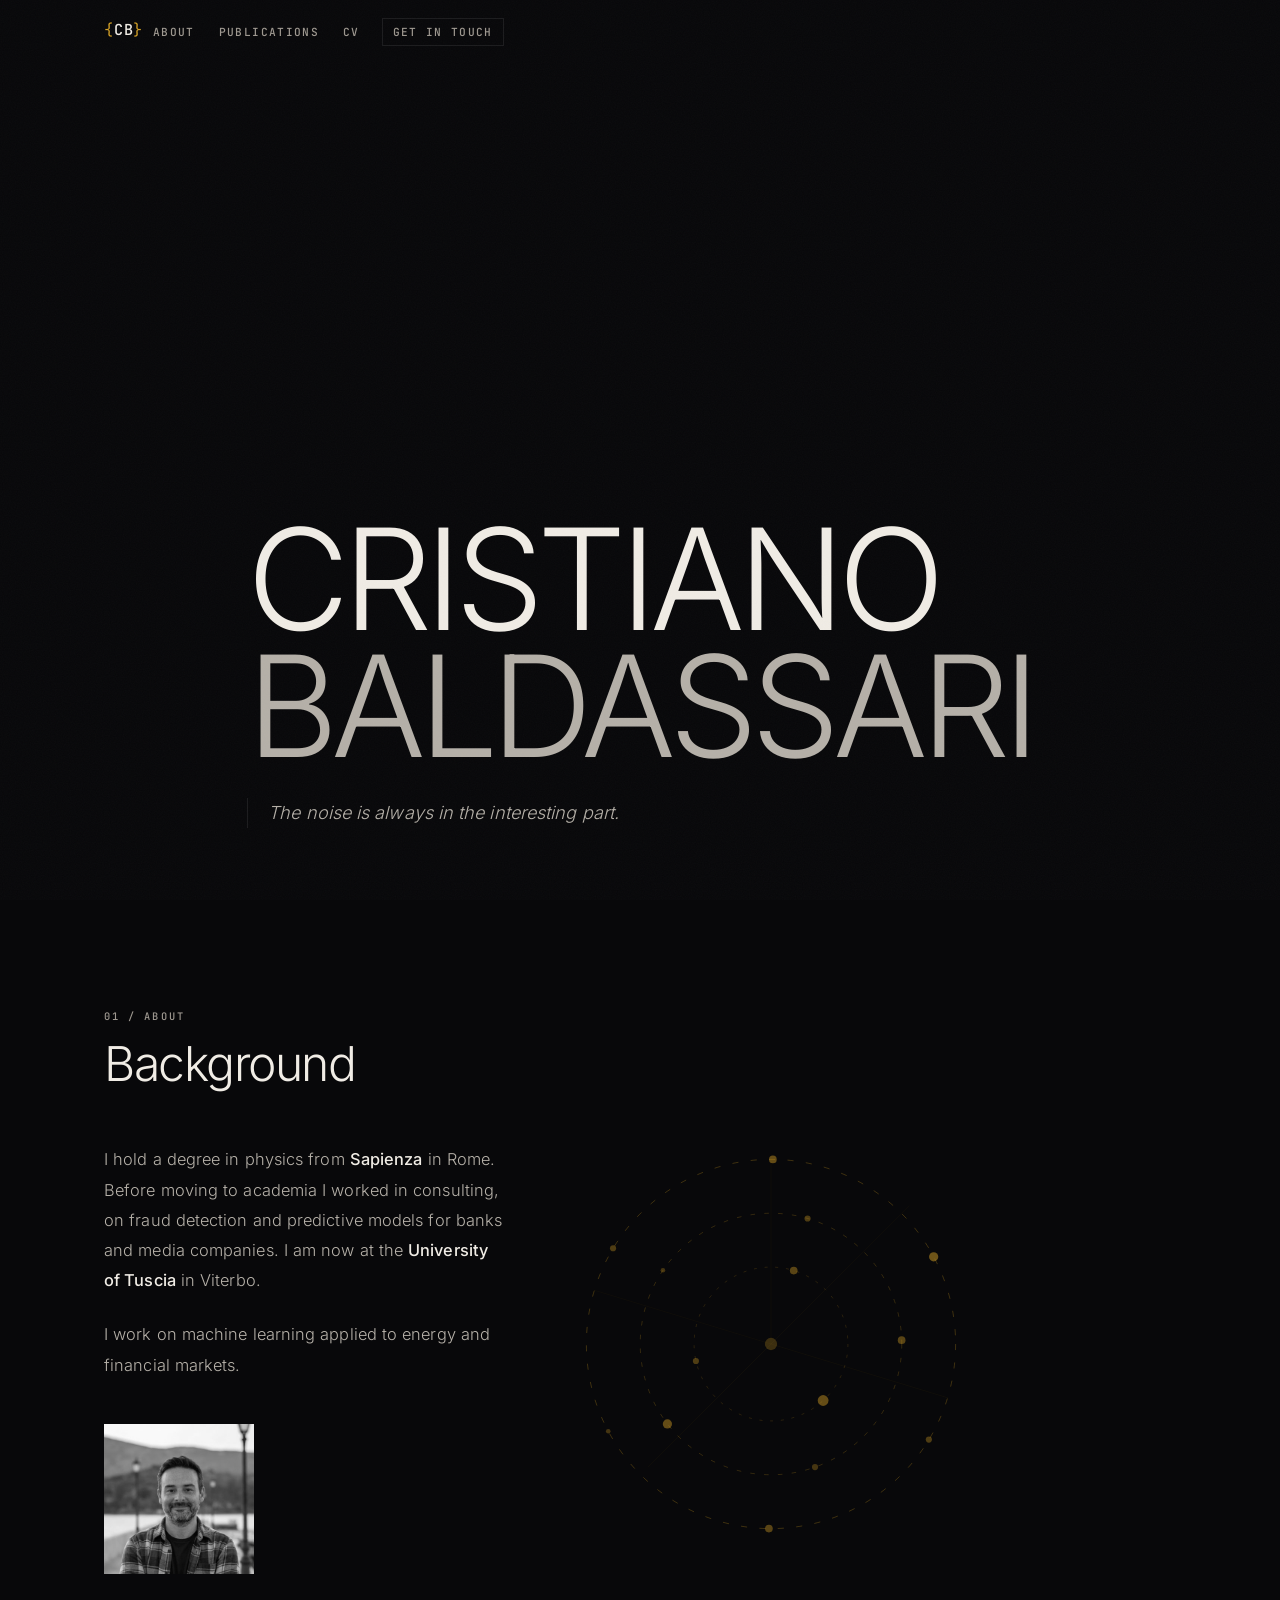
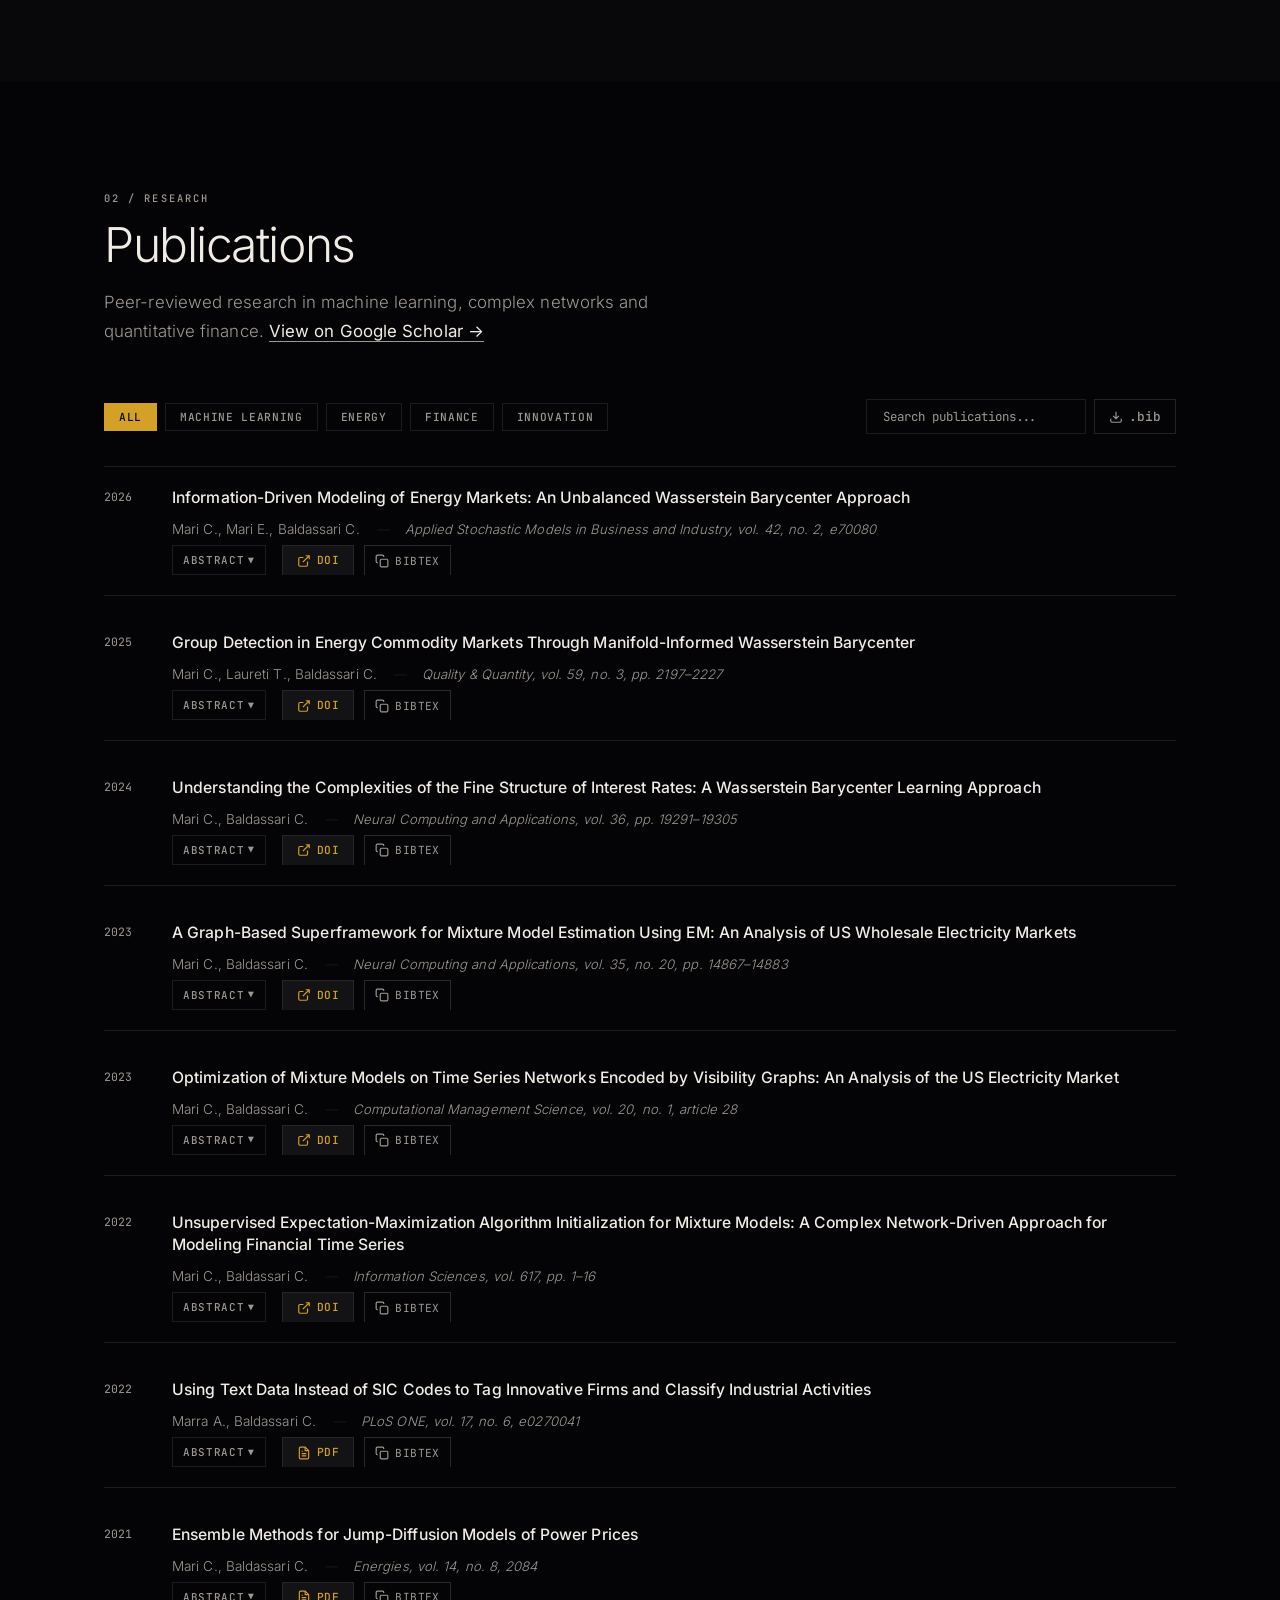
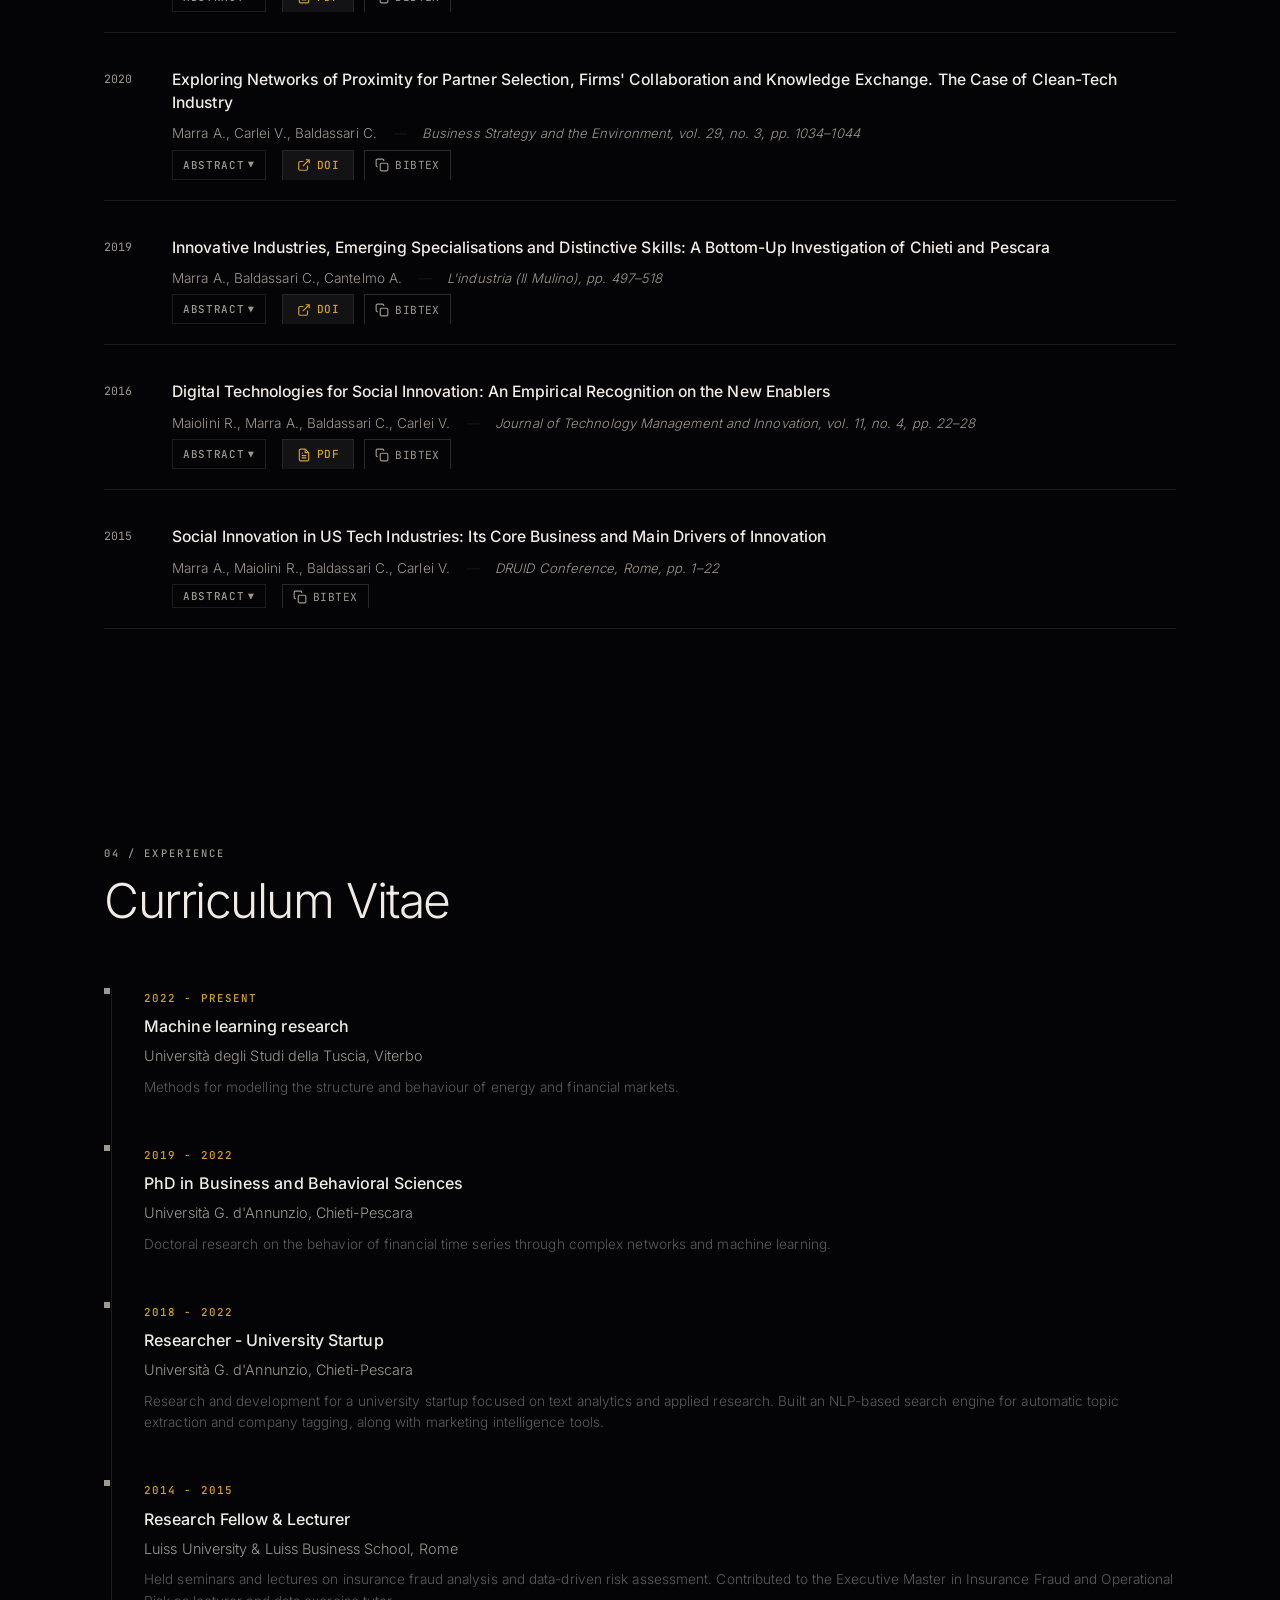
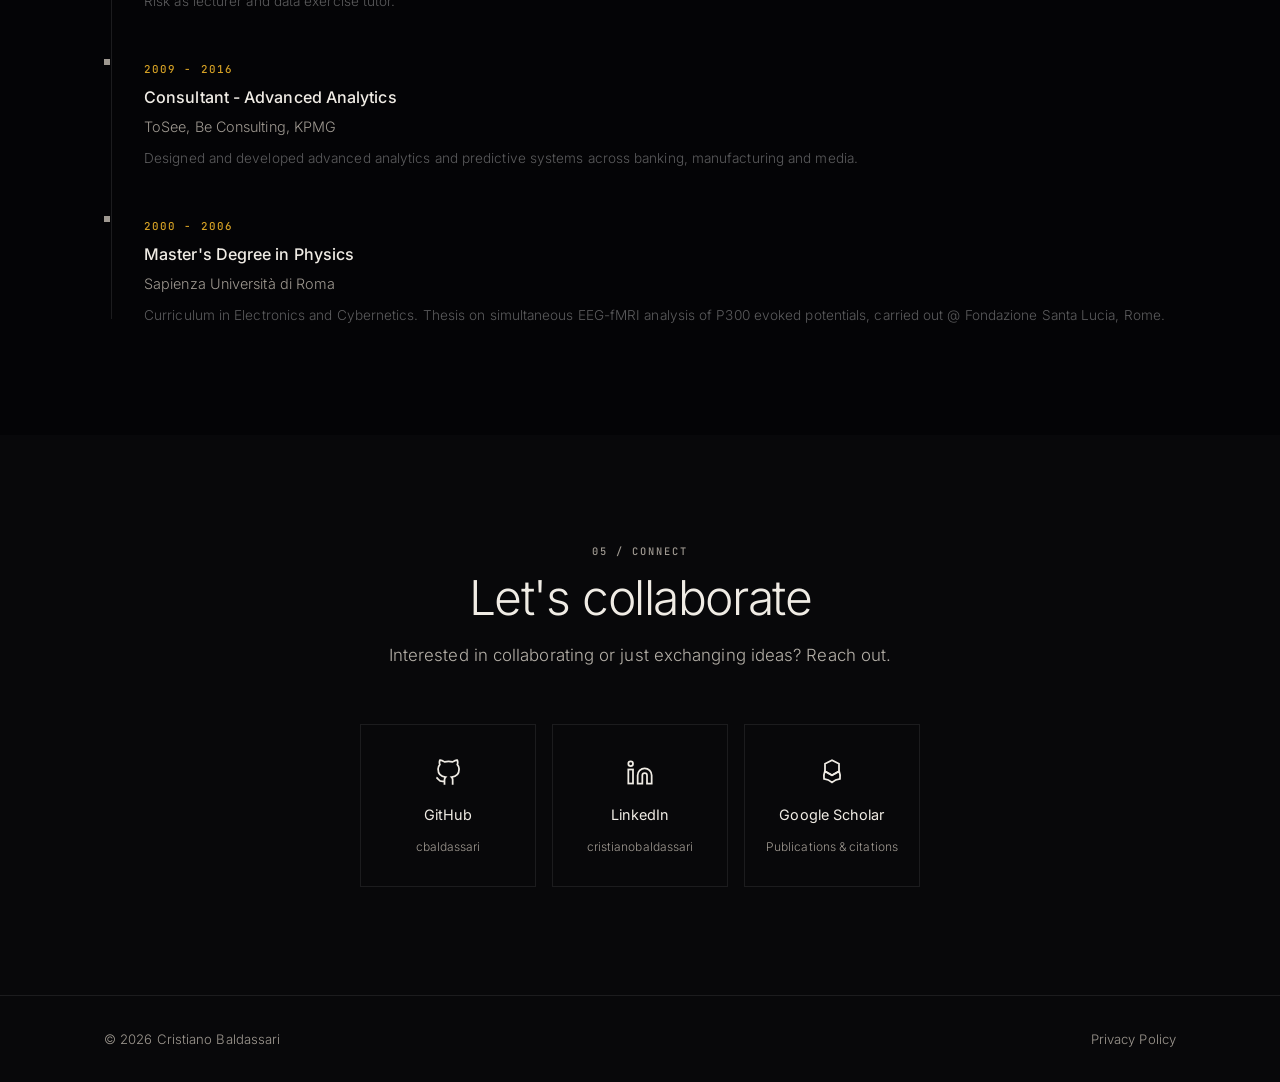
==== index.html @ 25da6d1e "Remove analytics, simplify the privacy policy" ====
<!DOCTYPE html>
<html lang="en">
<head>
    <meta charset="UTF-8">
    <meta name="viewport" content="width=device-width, initial-scale=1.0">
    <title>Cristiano Baldassari</title>
    <meta name="description" content="Personal website of Cristiano Baldassari. Machine learning applied to energy and financial markets. Università degli Studi della Tuscia">
    <link rel="canonical" href="https://cbaldassari.github.io/">

    <!-- Open Graph (Facebook, LinkedIn, WhatsApp, Telegram) -->
    <meta property="og:type" content="website">
    <meta property="og:title" content="Cristiano Baldassari">
    <meta property="og:description" content="Machine learning applied to energy and financial markets. Università degli Studi della Tuscia">
    <meta property="og:url" content="https://cbaldassari.github.io/">
    <meta property="og:image" content="https://cbaldassari.github.io/img/profile.jpg">
    <meta property="og:image:width" content="1200">
    <meta property="og:image:height" content="799">
    <meta property="og:locale" content="en_US">
    <meta property="og:site_name" content="Cristiano Baldassari">

    <!-- Twitter/X Card -->
    <meta name="twitter:card" content="summary_large_image">
    <meta name="twitter:title" content="Cristiano Baldassari">
    <meta name="twitter:description" content="Machine learning applied to energy and financial markets. Università degli Studi della Tuscia">
    <meta name="twitter:image" content="https://cbaldassari.github.io/img/profile.jpg">

    <!-- Schema.org JSON-LD -->
    <script type="application/ld+json">
    {
        "@context": "https://schema.org",
        "@type": "Person",
        "name": "Cristiano Baldassari",
        "url": "https://cbaldassari.github.io",
        "jobTitle": "Machine learning researcher",
        "affiliation": {
            "@type": "Organization",
            "name": "Università degli Studi della Tuscia"
        },
        "image": "https://cbaldassari.github.io/img/profile.jpg",
        "sameAs": [
            "https://scholar.google.com/citations?user=0CeqNRQAAAAJ&hl=en",
            "https://github.com/cbaldassari"
        ]
    }
    </script>

    <meta name="robots" content="index, follow">
    <meta name="theme-color" content="#6366f1">
    <link rel="icon" href="favicon.ico" type="image/x-icon">
    <link rel="manifest" href="manifest.json">
    <link rel="alternate" type="application/rss+xml" title="Cristiano Baldassari" href="https://cbaldassari.github.io/feed.xml">
    <link rel="preload" href="fonts/inter-400.woff2" as="font" type="font/woff2" crossorigin>
    <link rel="preload" href="fonts/inter-800.woff2" as="font" type="font/woff2" crossorigin>
    <link rel="preload" href="fonts/jetbrains-500.woff2" as="font" type="font/woff2" crossorigin>
    <link rel="dns-prefetch" href="https://link.springer.com">
    <link rel="dns-prefetch" href="https://onlinelibrary.wiley.com">
    <link rel="dns-prefetch" href="https://scholar.google.com">
    <link rel="author" type="text/plain" href="humans.txt">
    <script>
    document.documentElement.setAttribute('data-theme','dark');
    </script>
    <link rel="stylesheet" href="css/fonts.css?v=9">
    <link rel="stylesheet" href="css/style.css?v=9">
    <link rel="stylesheet" href="css/print.css?v=9" media="print">
    <link rel="stylesheet" href="css/demo-barycenter.css?v=1">
    <link rel="stylesheet" href="css/redesign.css?v=1">
</head>
<body>

    <!-- Reading progress bar -->
    <div class="progress-bar" id="progress-bar"></div>

    <!-- Skip to content (accessibility) -->
    <a href="#home" class="skip-link">Skip to content</a>

    <!-- Navbar -->
    <nav class="navbar" id="navbar" aria-label="Main navigation">
        <div class="container nav-container">
            <a href="#home" class="nav-logo" aria-label="Home">
                <span class="logo-bracket">{</span>CB<span class="logo-bracket">}</span>
            </a>
            <button class="nav-toggle" id="nav-toggle" aria-label="Menu">
                <span></span>
                <span></span>
                <span></span>
            </button>
            <ul class="nav-menu" id="nav-menu">
                <li><a href="#about" class="nav-link">About</a></li>
                <li><a href="#publications" class="nav-link">Publications</a></li>
                <li><a href="#cv" class="nav-link">CV</a></li>
                <li><a href="#contact" class="nav-link btn-nav">Get in touch</a></li>
            </ul>
            <div class="nav-actions"></div>
        </div>
    </nav>

    <!-- Hero -->
    <main>
    <section class="hero" id="home" aria-label="Introduction">
        <div class="hero-bg">
            <div class="hero-orb hero-orb-1"></div>
            <div class="hero-orb hero-orb-2"></div>
            <div class="hero-grid-pattern"></div>
        </div>
        <div class="container hero-content">
            <div class="hero-text">
                <h1 class="hero-name">
                    Cristiano<br>
                    <span class="hero-name-accent">Baldassari</span>
                </h1>
                <p class="hero-description" id="hero-tagline">
                    The interesting part is always in the noise.
                </p>
                <div class="hero-cta">
                    <a href="#publications" class="btn btn-primary">
                        <span>Explore research</span>
                        <svg width="16" height="16" viewBox="0 0 24 24" fill="none" stroke="currentColor" stroke-width="2"><path d="M7 17l9.2-9.2M17 17V8H8"/></svg>
                    </a>
                    <a href="#contact" class="btn btn-ghost">Contact me</a>
                </div>
            </div>
            <div class="hero-visual">
                <div class="hero-image-frame" id="photo-toggle">
                    <img src="img/photo-elegant.jpg" alt="Cristiano Baldassari" class="photo-casual">
                    <img src="img/photo.jpg" alt="Cristiano Baldassari" class="photo-elegant">
                    <div class="hero-image-ring"></div>

                </div>
            </div>
        </div>
        <div class="hero-scroll">
            <span>scroll</span>
            <div class="hero-scroll-line"></div>
        </div>
    </section>

    <!-- About -->
    <section class="section" id="about" aria-label="About">
        <div class="container">
            <div class="section-header">
                <span class="section-label">01 / About</span>
                <h2 class="section-title">Background</h2>
            </div>
            <div class="about-content about-grid">
                <div class="about-text">
                    <p>
                        I hold a degree in physics from <strong>Sapienza</strong> in Rome.
                        Before moving to academia I worked in consulting, on fraud detection
                        and predictive models for banks and media companies.
                        I am now at the <strong>University of Tuscia</strong> in Viterbo.
                    </p>
                    <p>
                        I work on machine learning applied to energy and financial markets.
                    </p>
                    <img src="img/profile-square.jpg" alt="Cristiano Baldassari" width="150" height="150"
                         loading="lazy"
                         style="width:150px;height:150px;object-fit:cover;object-position:center 20%;filter:grayscale(1);display:block;margin-top:44px;">
                </div>
                <div class="about-visual">
                    <svg class="orbit-anim" viewBox="0 0 260 260" fill="none" xmlns="http://www.w3.org/2000/svg">
                        <!-- Outer ring -->
                        <circle cx="130" cy="130" r="120" stroke="currentColor" stroke-width="0.5" stroke-dasharray="4 8" opacity="0.35" class="orbit-ring orbit-ring-1"/>
                        <!-- Middle ring -->
                        <circle cx="130" cy="130" r="85" stroke="currentColor" stroke-width="0.5" stroke-dasharray="3 6" opacity="0.28" class="orbit-ring orbit-ring-2"/>
                        <!-- Inner ring -->
                        <circle cx="130" cy="130" r="50" stroke="currentColor" stroke-width="0.5" stroke-dasharray="2 5" opacity="0.22" class="orbit-ring orbit-ring-3"/>
                        <!-- Outer ring nodes (6) -->
                        <circle r="3" fill="currentColor" opacity="0.5">
                            <animateMotion dur="20s" repeatCount="indefinite" path="M130,10 A120,120 0 1,1 129.9,10 Z"/>
                        </circle>
                        <circle r="2" fill="currentColor" opacity="0.35">
                            <animateMotion dur="20s" repeatCount="indefinite" path="M130,10 A120,120 0 1,1 129.9,10 Z" begin="-3.3s"/>
                        </circle>
                        <circle r="2.5" fill="currentColor" opacity="0.4">
                            <animateMotion dur="20s" repeatCount="indefinite" path="M130,10 A120,120 0 1,1 129.9,10 Z" begin="-6.6s"/>
                        </circle>
                        <circle r="1.5" fill="currentColor" opacity="0.3">
                            <animateMotion dur="20s" repeatCount="indefinite" path="M130,10 A120,120 0 1,1 129.9,10 Z" begin="-10s"/>
                        </circle>
                        <circle r="2" fill="currentColor" opacity="0.35">
                            <animateMotion dur="20s" repeatCount="indefinite" path="M130,10 A120,120 0 1,1 129.9,10 Z" begin="-13.3s"/>
                        </circle>
                        <circle r="2.5" fill="currentColor" opacity="0.45">
                            <animateMotion dur="20s" repeatCount="indefinite" path="M130,10 A120,120 0 1,1 129.9,10 Z" begin="-16.6s"/>
                        </circle>
                        <!-- Middle ring nodes (5) -->
                        <circle r="2.5" fill="currentColor" opacity="0.4">
                            <animateMotion dur="14s" repeatCount="indefinite" path="M130,45 A85,85 0 1,1 129.9,45 Z"/>
                        </circle>
                        <circle r="2" fill="currentColor" opacity="0.3">
                            <animateMotion dur="14s" repeatCount="indefinite" path="M130,45 A85,85 0 1,1 129.9,45 Z" begin="-2.8s"/>
                        </circle>
                        <circle r="3" fill="currentColor" opacity="0.45">
                            <animateMotion dur="14s" repeatCount="indefinite" path="M130,45 A85,85 0 1,1 129.9,45 Z" begin="-5.6s"/>
                        </circle>
                        <circle r="1.5" fill="currentColor" opacity="0.3">
                            <animateMotion dur="14s" repeatCount="indefinite" path="M130,45 A85,85 0 1,1 129.9,45 Z" begin="-8.4s"/>
                        </circle>
                        <circle r="2" fill="currentColor" opacity="0.35">
                            <animateMotion dur="14s" repeatCount="indefinite" path="M130,45 A85,85 0 1,1 129.9,45 Z" begin="-11.2s"/>
                        </circle>
                        <!-- Inner ring nodes (3) -->
                        <circle r="3.5" fill="currentColor" opacity="0.45">
                            <animateMotion dur="9s" repeatCount="indefinite" path="M130,80 A50,50 0 1,1 129.9,80 Z"/>
                        </circle>
                        <circle r="2" fill="currentColor" opacity="0.35">
                            <animateMotion dur="9s" repeatCount="indefinite" path="M130,80 A50,50 0 1,1 129.9,80 Z" begin="-3s"/>
                        </circle>
                        <circle r="2.5" fill="currentColor" opacity="0.4">
                            <animateMotion dur="9s" repeatCount="indefinite" path="M130,80 A50,50 0 1,1 129.9,80 Z" begin="-6s"/>
                        </circle>
                        <!-- Center dot -->
                        <circle cx="130" cy="130" r="4" fill="currentColor" opacity="0.25"/>
                        <!-- Connecting lines -->
                        <line x1="130" y1="130" x2="130" y2="10" stroke="currentColor" stroke-width="0.3" opacity="0.1"/>
                        <line x1="130" y1="130" x2="245" y2="165" stroke="currentColor" stroke-width="0.3" opacity="0.1"/>
                        <line x1="130" y1="130" x2="50" y2="210" stroke="currentColor" stroke-width="0.3" opacity="0.1"/>
                        <line x1="130" y1="130" x2="15" y2="95" stroke="currentColor" stroke-width="0.3" opacity="0.08"/>
                        <line x1="130" y1="130" x2="220" y2="40" stroke="currentColor" stroke-width="0.3" opacity="0.08"/>
                    </svg>
                </div>
            </div>
        </div>
    </section>

    <!-- Publications -->
    <section class="section section-dark" id="publications" aria-label="Publications">
        <div class="container">
            <div class="section-header">
                <span class="section-label">02 / Research</span>
                <h2 class="section-title">Publications</h2>
                <p class="section-description">
                    <span>Peer-reviewed research in machine learning, complex networks and quantitative finance.</span>
                    <a href="https://scholar.google.com/citations?user=0CeqNRQAAAAJ&hl=en" target="_blank" rel="noopener">View on Google Scholar &rarr;</a>
                </p>
            </div>

            <div class="pub-controls">
                <div class="pub-filters">
                    <button class="pub-filter active" data-filter="all">All</button>
                    <button class="pub-filter" data-filter="ml">Machine Learning</button>
                    <button class="pub-filter" data-filter="energy">Energy</button>
                    <button class="pub-filter" data-filter="finance">Finance</button>
                    <button class="pub-filter" data-filter="innovation">Innovation</button>
                </div>
                <div class="pub-actions">
                    <input type="text" class="pub-search" id="pub-search" placeholder="Search publications...">
                    <button class="export-bibtex-btn" id="export-bibtex" aria-label="Export all citations as BibTeX">
                        <svg width="14" height="14" viewBox="0 0 24 24" fill="none" stroke="currentColor" stroke-width="2"><path d="M21 15v4a2 2 0 01-2 2H5a2 2 0 01-2-2v-4M7 10l5 5 5-5M12 15V3"/></svg>
                        .bib
                    </button>
                </div>
            </div>

            <div class="publications-list">

                <article class="publication-item" data-tags="ml energy">
                    <div class="pub-year-badge">2026</div>
                    <div class="publication-details">
                        <h3 class="publication-title">Information-Driven Modeling of Energy Markets: An Unbalanced Wasserstein Barycenter Approach</h3>
                        <p class="publication-authors">Mari C., Mari E., Baldassari C.</p>
                        <p class="publication-venue">Applied Stochastic Models in Business and Industry, vol. 42, no. 2, e70080</p>
                        <p class="publication-abstract">A novel methodology is proposed for jointly modeling the price dynamics of natural gas and electricity by integrating graph-based machine learning and optimal transport theory. The procedure reveals an asymmetric balance between the two markets, with natural gas exerting a structurally dominant influence. A Gaussian Mixture Model is fitted to the unbalanced Wasserstein barycenter using maximum likelihood estimation via the EM algorithm. Applied to Italian market data from 2019 to 2023, the methodology accurately reproduces both common dynamics and idiosyncratic deviations.</p>
                        <div class="publication-links">
                            <a href="https://onlinelibrary.wiley.com/doi/10.1002/asmb.70080" class="pub-link" target="_blank" rel="noopener">
                                <svg width="14" height="14" viewBox="0 0 24 24" fill="none" stroke="currentColor" stroke-width="2"><path d="M18 13v6a2 2 0 01-2 2H5a2 2 0 01-2-2V8a2 2 0 012-2h6M15 3h6v6M10 14L21 3"/></svg>
                                DOI
                            </a>
                            <button class="bibtex-btn" data-bibtex="@article{mari2026information,&#10;  title={Information-Driven Modeling of Energy Markets: An Unbalanced Wasserstein Barycenter Approach},&#10;  author={Mari, Carlo and Mari, Emiliano and Baldassari, Cristiano},&#10;  journal={Applied Stochastic Models in Business and Industry},&#10;  volume={42},&#10;  number={2},&#10;  pages={e70080},&#10;  year={2026},&#10;  publisher={Wiley},&#10;  doi={10.1002/asmb.70080}&#10;}">
                                <svg width="14" height="14" viewBox="0 0 24 24" fill="none" stroke="currentColor" stroke-width="2"><rect x="9" y="9" width="13" height="13" rx="2"/><path d="M5 15H4a2 2 0 01-2-2V4a2 2 0 012-2h9a2 2 0 012 2v1"/></svg>
                                BibTeX
                            </button>
                        </div>
                    </div>
                </article>

                <article class="publication-item" data-tags="ml energy">
                    <div class="pub-year-badge">2025</div>
                    <div class="publication-details">
                        <h3 class="publication-title">Group Detection in Energy Commodity Markets Through Manifold-Informed Wasserstein Barycenter</h3>
                        <p class="publication-authors">Mari C., Laureti T., Baldassari C.</p>
                        <p class="publication-venue">Quality &amp; Quantity, vol. 59, no. 3, pp. 2197–2227</p>
                        <p class="publication-abstract">An unsupervised machine learning methodology to examine connections between energy commodity price dynamics (oil, gas, electricity in the USA) and macroeconomic variables. The approach combines three key techniques: the Wasserstein barycenter for identifying optimal probability distributions, Graph Machine Learning for network analysis, and Manifold Learning for dimensionality reduction.</p>
                        <div class="publication-links">
                            <a href="https://link.springer.com/article/10.1007/s11135-025-02147-1" class="pub-link" target="_blank" rel="noopener">
                                <svg width="14" height="14" viewBox="0 0 24 24" fill="none" stroke="currentColor" stroke-width="2"><path d="M18 13v6a2 2 0 01-2 2H5a2 2 0 01-2-2V8a2 2 0 012-2h6M15 3h6v6M10 14L21 3"/></svg>
                                DOI
                            </a>
                            <button class="bibtex-btn" data-bibtex="@article{mari2025group,&#10;  title={Group Detection in Energy Commodity Markets Through Manifold-Informed Wasserstein Barycenter},&#10;  author={Mari, Carlo and Laureti, Tiziana and Baldassari, Cristiano},&#10;  journal={Quality &amp; Quantity},&#10;  volume={59},&#10;  number={3},&#10;  pages={2197--2227},&#10;  year={2025},&#10;  publisher={Springer},&#10;  doi={10.1007/s11135-025-02147-1}&#10;}">
                                <svg width="14" height="14" viewBox="0 0 24 24" fill="none" stroke="currentColor" stroke-width="2"><rect x="9" y="9" width="13" height="13" rx="2"/><path d="M5 15H4a2 2 0 01-2-2V4a2 2 0 012-2h9a2 2 0 012 2v1"/></svg>
                                BibTeX
                            </button>
                        </div>
                    </div>
                </article>

                <article class="publication-item" data-tags="ml finance">
                    <div class="pub-year-badge">2024</div>
                    <div class="publication-details">
                        <h3 class="publication-title">Understanding the Complexities of the Fine Structure of Interest Rates: A Wasserstein Barycenter Learning Approach</h3>
                        <p class="publication-authors">Mari C., Baldassari C.</p>
                        <p class="publication-venue">Neural Computing and Applications, vol. 36, pp. 19291–19305</p>
                        <p class="publication-abstract">A novel methodology to investigate the fine structure of interest rates based on machine learning techniques, with fine-tuning of single-maturity interest rates to capture maturity-specific stochastic factors. The analysis tests the hypothesis of market segmentation into a short-term and long-term segment, tested on the US zero-coupon Treasury yield curve.</p>
                        <div class="publication-links">
                            <a href="https://link.springer.com/article/10.1007/s00521-024-10202-5" class="pub-link" target="_blank" rel="noopener">
                                <svg width="14" height="14" viewBox="0 0 24 24" fill="none" stroke="currentColor" stroke-width="2"><path d="M18 13v6a2 2 0 01-2 2H5a2 2 0 01-2-2V8a2 2 0 012-2h6M15 3h6v6M10 14L21 3"/></svg>
                                DOI
                            </a>
                            <button class="bibtex-btn" data-bibtex="@article{mari2024understanding,&#10;  title={Understanding the Complexities of the Fine Structure of Interest Rates: A Wasserstein Barycenter Learning Approach},&#10;  author={Mari, Carlo and Baldassari, Cristiano},&#10;  journal={Neural Computing and Applications},&#10;  volume={36},&#10;  pages={19291--19305},&#10;  year={2024},&#10;  publisher={Springer},&#10;  doi={10.1007/s00521-024-10202-5}&#10;}">
                                <svg width="14" height="14" viewBox="0 0 24 24" fill="none" stroke="currentColor" stroke-width="2"><rect x="9" y="9" width="13" height="13" rx="2"/><path d="M5 15H4a2 2 0 01-2-2V4a2 2 0 012-2h9a2 2 0 012 2v1"/></svg>
                                BibTeX
                            </button>
                        </div>
                    </div>
                </article>

                <article class="publication-item" data-tags="ml energy">
                    <div class="pub-year-badge">2023</div>
                    <div class="publication-details">
                        <h3 class="publication-title">A Graph-Based Superframework for Mixture Model Estimation Using EM: An Analysis of US Wholesale Electricity Markets</h3>
                        <p class="publication-authors">Mari C., Baldassari C.</p>
                        <p class="publication-venue">Neural Computing and Applications, vol. 35, no. 20, pp. 14867–14883</p>
                        <p class="publication-abstract">A fully unsupervised graph-based superframework to handle the EM initialization problem for estimating mixture models on financial time series. Structural information derived by complex graphs captures time series behavior and nonlinear relationships between different observations.</p>
                        <div class="publication-links">
                            <a href="https://link.springer.com/article/10.1007/s00521-023-08468-2" class="pub-link" target="_blank" rel="noopener">
                                <svg width="14" height="14" viewBox="0 0 24 24" fill="none" stroke="currentColor" stroke-width="2"><path d="M18 13v6a2 2 0 01-2 2H5a2 2 0 01-2-2V8a2 2 0 012-2h6M15 3h6v6M10 14L21 3"/></svg>
                                DOI
                            </a>
                            <button class="bibtex-btn" data-bibtex="@article{mari2023graph,&#10;  title={A Graph-Based Superframework for Mixture Model Estimation Using EM: An Analysis of US Wholesale Electricity Markets},&#10;  author={Mari, Carlo and Baldassari, Cristiano},&#10;  journal={Neural Computing and Applications},&#10;  volume={35},&#10;  number={20},&#10;  pages={14867--14883},&#10;  year={2023},&#10;  publisher={Springer},&#10;  doi={10.1007/s00521-023-08468-2}&#10;}">
                                <svg width="14" height="14" viewBox="0 0 24 24" fill="none" stroke="currentColor" stroke-width="2"><rect x="9" y="9" width="13" height="13" rx="2"/><path d="M5 15H4a2 2 0 01-2-2V4a2 2 0 012-2h9a2 2 0 012 2v1"/></svg>
                                BibTeX
                            </button>
                        </div>
                    </div>
                </article>

                <article class="publication-item" data-tags="ml energy">
                    <div class="pub-year-badge">2023</div>
                    <div class="publication-details">
                        <h3 class="publication-title">Optimization of Mixture Models on Time Series Networks Encoded by Visibility Graphs: An Analysis of the US Electricity Market</h3>
                        <p class="publication-authors">Mari C., Baldassari C.</p>
                        <p class="publication-venue">Computational Management Science, vol. 20, no. 1, article 28</p>
                        <p class="publication-abstract">A fully unsupervised network-based methodology for estimating Gaussian Mixture Models using the EM algorithm with visibility graph-structured information. Encoding time series through Visibility Graphs captures the behavior and nonlinear interactions between observations.</p>
                        <div class="publication-links">
                            <a href="https://link.springer.com/article/10.1007/s10287-023-00460-4" class="pub-link" target="_blank" rel="noopener">
                                <svg width="14" height="14" viewBox="0 0 24 24" fill="none" stroke="currentColor" stroke-width="2"><path d="M18 13v6a2 2 0 01-2 2H5a2 2 0 01-2-2V8a2 2 0 012-2h6M15 3h6v6M10 14L21 3"/></svg>
                                DOI
                            </a>
                            <button class="bibtex-btn" data-bibtex="@article{mari2023optimization,&#10;  title={Optimization of Mixture Models on Time Series Networks Encoded by Visibility Graphs: An Analysis of the US Electricity Market},&#10;  author={Mari, Carlo and Baldassari, Cristiano},&#10;  journal={Computational Management Science},&#10;  volume={20},&#10;  number={1},&#10;  pages={28},&#10;  year={2023},&#10;  publisher={Springer},&#10;  doi={10.1007/s10287-023-00460-4}&#10;}">
                                <svg width="14" height="14" viewBox="0 0 24 24" fill="none" stroke="currentColor" stroke-width="2"><rect x="9" y="9" width="13" height="13" rx="2"/><path d="M5 15H4a2 2 0 01-2-2V4a2 2 0 012-2h9a2 2 0 012 2v1"/></svg>
                                BibTeX
                            </button>
                        </div>
                    </div>
                </article>

                <article class="publication-item" data-tags="ml finance">
                    <div class="pub-year-badge">2022</div>
                    <div class="publication-details">
                        <h3 class="publication-title">Unsupervised Expectation-Maximization Algorithm Initialization for Mixture Models: A Complex Network-Driven Approach for Modeling Financial Time Series</h3>
                        <p class="publication-authors">Mari C., Baldassari C.</p>
                        <p class="publication-venue">Information Sciences, vol. 617, pp. 1–16</p>
                        <p class="publication-abstract">Exploiting the duality between univariate time series and complex networks to provide a new approach for estimating mixture models by maximum likelihood. A fully unsupervised initialization technique maps time series to complex networks using the Markov Transition Field as adjacency matrix, outperforming existing methods.</p>
                        <div class="publication-links">
                            <a href="https://www.sciencedirect.com/science/article/abs/pii/S0020025522011938" class="pub-link" target="_blank" rel="noopener">
                                <svg width="14" height="14" viewBox="0 0 24 24" fill="none" stroke="currentColor" stroke-width="2"><path d="M18 13v6a2 2 0 01-2 2H5a2 2 0 01-2-2V8a2 2 0 012-2h6M15 3h6v6M10 14L21 3"/></svg>
                                DOI
                            </a>
                            <button class="bibtex-btn" data-bibtex="@article{mari2022unsupervised,&#10;  title={Unsupervised Expectation-Maximization Algorithm Initialization for Mixture Models: A Complex Network-Driven Approach for Modeling Financial Time Series},&#10;  author={Mari, Carlo and Baldassari, Cristiano},&#10;  journal={Information Sciences},&#10;  volume={617},&#10;  pages={1--16},&#10;  year={2022},&#10;  publisher={Elsevier}&#10;}">
                                <svg width="14" height="14" viewBox="0 0 24 24" fill="none" stroke="currentColor" stroke-width="2"><rect x="9" y="9" width="13" height="13" rx="2"/><path d="M5 15H4a2 2 0 01-2-2V4a2 2 0 012-2h9a2 2 0 012 2v1"/></svg>
                                BibTeX
                            </button>
                        </div>
                    </div>
                </article>

                <article class="publication-item" data-tags="innovation">
                    <div class="pub-year-badge">2022</div>
                    <div class="publication-details">
                        <h3 class="publication-title">Using Text Data Instead of SIC Codes to Tag Innovative Firms and Classify Industrial Activities</h3>
                        <p class="publication-authors">Marra A., Baldassari C.</p>
                        <p class="publication-venue">PLoS ONE, vol. 17, no. 6, e0270041</p>
                        <p class="publication-abstract">Text mining and semantic algorithms to classify innovative companies as an alternative to standard industrial classification codes. Information is gathered from company websites and corporate documents, extracting keywords to derive industrial proximity measures. The analysis examined 583 innovative firms in Italy.</p>
                        <div class="publication-links">
                            <a href="https://pmc.ncbi.nlm.nih.gov/articles/PMC9246165/" class="pub-link" target="_blank" rel="noopener">
                                <svg width="14" height="14" viewBox="0 0 24 24" fill="none" stroke="currentColor" stroke-width="2"><path d="M14 2H6a2 2 0 00-2 2v16a2 2 0 002 2h12a2 2 0 002-2V8z"/><path d="M14 2v6h6M16 13H8M16 17H8M10 9H8"/></svg>
                                PDF
                            </a>
                            <button class="bibtex-btn" data-bibtex="@article{marra2022using,&#10;  title={Using Text Data Instead of SIC Codes to Tag Innovative Firms and Classify Industrial Activities},&#10;  author={Marra, Alessandro and Baldassari, Cristiano},&#10;  journal={PLoS ONE},&#10;  volume={17},&#10;  number={6},&#10;  pages={e0270041},&#10;  year={2022}&#10;}">
                                <svg width="14" height="14" viewBox="0 0 24 24" fill="none" stroke="currentColor" stroke-width="2"><rect x="9" y="9" width="13" height="13" rx="2"/><path d="M5 15H4a2 2 0 01-2-2V4a2 2 0 012-2h9a2 2 0 012 2v1"/></svg>
                                BibTeX
                            </button>
                        </div>
                    </div>
                </article>

                <article class="publication-item" data-tags="ml energy">
                    <div class="pub-year-badge">2021</div>
                    <div class="publication-details">
                        <h3 class="publication-title">Ensemble Methods for Jump-Diffusion Models of Power Prices</h3>
                        <p class="publication-authors">Mari C., Baldassari C.</p>
                        <p class="publication-venue">Energies, vol. 14, no. 8, 2084</p>
                        <p class="publication-abstract">A machine learning-based methodology using ensemble methods for treating missing data in time series, detecting anomalies and defining suitable models of system dynamics. Applied to US wholesale electricity prices with missForest for imputation and isolation forest for anomaly detection.</p>
                        <div class="publication-links">
                            <a href="https://www.mdpi.com/1996-1073/14/8/2084" class="pub-link" target="_blank" rel="noopener">
                                <svg width="14" height="14" viewBox="0 0 24 24" fill="none" stroke="currentColor" stroke-width="2"><path d="M14 2H6a2 2 0 00-2 2v16a2 2 0 002 2h12a2 2 0 002-2V8z"/><path d="M14 2v6h6M16 13H8M16 17H8M10 9H8"/></svg>
                                PDF
                            </a>
                            <button class="bibtex-btn" data-bibtex="@article{mari2021ensemble,&#10;  title={Ensemble Methods for Jump-Diffusion Models of Power Prices},&#10;  author={Mari, Carlo and Baldassari, Cristiano},&#10;  journal={Energies},&#10;  volume={14},&#10;  number={8},&#10;  pages={2084},&#10;  year={2021},&#10;  publisher={MDPI}&#10;}">
                                <svg width="14" height="14" viewBox="0 0 24 24" fill="none" stroke="currentColor" stroke-width="2"><rect x="9" y="9" width="13" height="13" rx="2"/><path d="M5 15H4a2 2 0 01-2-2V4a2 2 0 012-2h9a2 2 0 012 2v1"/></svg>
                                BibTeX
                            </button>
                        </div>
                    </div>
                </article>

                <article class="publication-item" data-tags="innovation">
                    <div class="pub-year-badge">2020</div>
                    <div class="publication-details">
                        <h3 class="publication-title">Exploring Networks of Proximity for Partner Selection, Firms' Collaboration and Knowledge Exchange. The Case of Clean-Tech Industry</h3>
                        <p class="publication-authors">Marra A., Carlei V., Baldassari C.</p>
                        <p class="publication-venue">Business Strategy and the Environment, vol. 29, no. 3, pp. 1034–1044</p>
                        <p class="publication-abstract">How firms identify suitable collaboration partners through network analysis within the clean-technology sector. 4,782 clean-tech companies are analyzed to develop a methodology supporting partner screening and knowledge exchange through networks of business and strategic proximity.</p>
                        <div class="publication-links">
                            <a href="https://onlinelibrary.wiley.com/doi/abs/10.1002/bse.2415" class="pub-link" target="_blank" rel="noopener">
                                <svg width="14" height="14" viewBox="0 0 24 24" fill="none" stroke="currentColor" stroke-width="2"><path d="M18 13v6a2 2 0 01-2 2H5a2 2 0 01-2-2V8a2 2 0 012-2h6M15 3h6v6M10 14L21 3"/></svg>
                                DOI
                            </a>
                            <button class="bibtex-btn" data-bibtex="@article{marra2020exploring,&#10;  title={Exploring Networks of Proximity for Partner Selection, Firms' Collaboration and Knowledge Exchange. The Case of Clean-Tech Industry},&#10;  author={Marra, Alessandro and Carlei, Vittorio and Baldassari, Cristiano},&#10;  journal={Business Strategy and the Environment},&#10;  volume={29},&#10;  number={3},&#10;  pages={1034--1044},&#10;  year={2020},&#10;  publisher={Wiley},&#10;  doi={10.1002/bse.2415}&#10;}">
                                <svg width="14" height="14" viewBox="0 0 24 24" fill="none" stroke="currentColor" stroke-width="2"><rect x="9" y="9" width="13" height="13" rx="2"/><path d="M5 15H4a2 2 0 01-2-2V4a2 2 0 012-2h9a2 2 0 012 2v1"/></svg>
                                BibTeX
                            </button>
                        </div>
                    </div>
                </article>

                <article class="publication-item" data-tags="innovation">
                    <div class="pub-year-badge">2019</div>
                    <div class="publication-details">
                        <h3 class="publication-title">Innovative Industries, Emerging Specialisations and Distinctive Skills: A Bottom-Up Investigation of Chieti and Pescara</h3>
                        <p class="publication-authors">Marra A., Baldassari C., Cantelmo A.</p>
                        <p class="publication-venue">L'industria (Il Mulino), pp. 497–518</p>
                        <p class="publication-abstract">An investigation of 583 innovative firms in the Chieti-Pescara ecosystem using text mining to identify emerging specializations in ICT, software, research, consulting and e-commerce, mapping innovative industries from the bottom up.</p>
                        <div class="publication-links">
                            <a href="https://doi.org/10.1430/94758" class="pub-link" target="_blank" rel="noopener">
                                <svg width="14" height="14" viewBox="0 0 24 24" fill="none" stroke="currentColor" stroke-width="2"><path d="M18 13v6a2 2 0 01-2 2H5a2 2 0 01-2-2V8a2 2 0 012-2h6M15 3h6v6M10 14L21 3"/></svg>
                                DOI
                            </a>
                            <button class="bibtex-btn" data-bibtex="@article{marra2019innovative,&#10;  title={Innovative Industries, Emerging Specialisations and Distinctive Skills: A Bottom-Up Investigation of Chieti and Pescara},&#10;  author={Marra, Alessandro and Baldassari, Cristiano and Cantelmo, Anna},&#10;  journal={L'industria (Il Mulino)},&#10;  pages={497--518},&#10;  year={2019},&#10;  doi={10.1430/94758}&#10;}">
                                <svg width="14" height="14" viewBox="0 0 24 24" fill="none" stroke="currentColor" stroke-width="2"><rect x="9" y="9" width="13" height="13" rx="2"/><path d="M5 15H4a2 2 0 01-2-2V4a2 2 0 012-2h9a2 2 0 012 2v1"/></svg>
                                BibTeX
                            </button>
                        </div>
                    </div>
                </article>

                <article class="publication-item" data-tags="innovation">
                    <div class="pub-year-badge">2016</div>
                    <div class="publication-details">
                        <h3 class="publication-title">Digital Technologies for Social Innovation: An Empirical Recognition on the New Enablers</h3>
                        <p class="publication-authors">Maiolini R., Marra A., Baldassari C., Carlei V.</p>
                        <p class="publication-venue">Journal of Technology Management and Innovation, vol. 11, no. 4, pp. 22–28</p>
                        <p class="publication-abstract">Empirical recognition to Social Innovation by investigating activities conducted by startups and SMEs worldwide between 2001 and 2014. Digital media and IT are shown to trace innovation trajectories over a multitude of industries, leading current industrial patterns and fostering cross-industry SI.</p>
                        <div class="publication-links">
                            <a href="https://www.jotmi.org/index.php/GT/article/view/2156" class="pub-link" target="_blank" rel="noopener">
                                <svg width="14" height="14" viewBox="0 0 24 24" fill="none" stroke="currentColor" stroke-width="2"><path d="M14 2H6a2 2 0 00-2 2v16a2 2 0 002 2h12a2 2 0 002-2V8z"/><path d="M14 2v6h6M16 13H8M16 17H8M10 9H8"/></svg>
                                PDF
                            </a>
                            <button class="bibtex-btn" data-bibtex="@article{maiolini2016digital,&#10;  title={Digital Technologies for Social Innovation: An Empirical Recognition on the New Enablers},&#10;  author={Maiolini, Riccardo and Marra, Alessandro and Baldassari, Cristiano and Carlei, Vittorio},&#10;  journal={Journal of Technology Management and Innovation},&#10;  volume={11},&#10;  number={4},&#10;  pages={22--28},&#10;  year={2016}&#10;}">
                                <svg width="14" height="14" viewBox="0 0 24 24" fill="none" stroke="currentColor" stroke-width="2"><rect x="9" y="9" width="13" height="13" rx="2"/><path d="M5 15H4a2 2 0 01-2-2V4a2 2 0 012-2h9a2 2 0 012 2v1"/></svg>
                                BibTeX
                            </button>
                        </div>
                    </div>
                </article>

                <article class="publication-item" data-tags="innovation">
                    <div class="pub-year-badge">2015</div>
                    <div class="publication-details">
                        <h3 class="publication-title">Social Innovation in US Tech Industries: Its Core Business and Main Drivers of Innovation</h3>
                        <p class="publication-authors">Marra A., Maiolini R., Baldassari C., Carlei V.</p>
                        <p class="publication-venue">DRUID Conference, Rome, pp. 1–22</p>
                        <p class="publication-abstract">Conference paper examining social innovation in US technology industries, identifying core business patterns and the main drivers of innovation across tech sectors.</p>
                        <div class="publication-links">
                            <button class="bibtex-btn" data-bibtex="@inproceedings{marra2015social,&#10;  title={Social Innovation in US Tech Industries: Its Core Business and Main Drivers of Innovation},&#10;  author={Marra, Alessandro and Maiolini, Riccardo and Baldassari, Cristiano and Carlei, Vittorio},&#10;  booktitle={DRUID Conference},&#10;  address={Rome},&#10;  pages={1--22},&#10;  year={2015}&#10;}">
                                <svg width="14" height="14" viewBox="0 0 24 24" fill="none" stroke="currentColor" stroke-width="2"><rect x="9" y="9" width="13" height="13" rx="2"/><path d="M5 15H4a2 2 0 01-2-2V4a2 2 0 012-2h9a2 2 0 012 2v1"/></svg>
                                BibTeX
                            </button>
                        </div>
                    </div>
                </article>

            </div>
        </div>
    </section>

    <!-- Demo (draft: not linked in navbar, add nav-link to publish) -->
    <section class="section" id="demo" aria-label="Interactive demos">
        <div class="container">
            <div class="section-header">
                <span class="section-label">03 / Interactive</span>
                <h2 class="section-title">Demo</h2>
            </div>
            <div class="demo-content">
                <div class="wb-demo" id="wb-demo">
                    <div class="wb-intro">
                        <h3 class="wb-title">Wasserstein Barycenter</h3>
                        <p class="wb-description">
                            Each curve below represents a possible scenario - for example,
                            how energy prices might be distributed under different market conditions.
                            The <strong>Wasserstein barycenter</strong> (the dark curve) is a way
                            to combine these scenarios into a single representative distribution.
                        </p>
                        <p class="wb-description">
                            What makes it different from a simple average? A pointwise average of
                            two bell curves with separate peaks produces an artificial dip in the
                            middle. The Wasserstein barycenter instead "slides" the peaks toward
                            each other, preserving a natural shape. It does this by finding the
                            cheapest way to redistribute probability mass between the inputs
                            - a concept from <strong>optimal transport</strong> theory.
                        </p>
                        <p class="wb-description">
                            The floating particles visualize this process: each one travels from
                            an input distribution to the barycenter, showing the mass that needs
                            to be moved. Use the sliders to adjust how much each scenario counts
                            and watch the barycenter reshape in real time.
                        </p>
                    </div>
                    <div class="wb-section">
                        <h4 class="wb-section-label">Scenario</h4>
                        <p class="wb-section-hint">Choose a preset to load a set of synthetic distributions.</p>
                        <div class="wb-presets">
                            <button class="wb-preset-btn" data-preset="energy">Energy prices</button>
                            <button class="wb-preset-btn" data-preset="rates">Interest rates</button>
                            <button class="wb-preset-btn" data-preset="bimodal">Bimodal mix</button>
                        </div>
                        <p class="wb-preset-description" id="wb-preset-desc"></p>
                    </div>

                    <div class="wb-section">
                        <h4 class="wb-section-label">Distributions &amp; Barycenter</h4>
                        <p class="wb-section-hint">Colored curves are the input distributions. The dark curve is the Wasserstein barycenter. Particles show optimal transport paths.</p>
                        <div class="wb-canvas-wrap">
                            <canvas id="wb-canvas" aria-label="Wasserstein barycenter visualization"></canvas>
                        </div>
                        <div class="wb-legend" id="wb-legend"></div>
                    </div>

                    <div class="wb-section">
                        <h4 class="wb-section-label">Weights</h4>
                        <p class="wb-section-hint">Drag a slider to change how much each distribution influences the barycenter. Weights are automatically normalized.</p>
                        <div class="wb-controls" id="wb-controls"></div>
                    </div>

                    <p class="wb-footnote">
                        Technical note: the barycenter is computed exactly for one-dimensional
                        distributions by averaging their quantile functions (inverse CDFs),
                        weighted by the sliders above.
                        All distributions shown are synthetic - they do not represent
                        real market data.
                        See <a href="#publications">publications</a> for the full methodology
                        applied to real-world datasets.
                    </p>
                </div>
            </div>
        </div>
    </section>

    <!-- CV -->
    <section class="section section-dark" id="cv" aria-label="Curriculum Vitae">
        <div class="container">
            <div class="section-header">
                <span class="section-label">04 / Experience</span>
                <h2 class="section-title">Curriculum Vitae</h2>
            </div>

            <div class="timeline">
                <div class="timeline-item">
                    <div class="timeline-marker"></div>
                    <div class="timeline-content">
                        <span class="timeline-date">2022 - Present</span>
                        <h3>Machine learning research</h3>
                        <p>Università degli Studi della Tuscia, Viterbo</p>
                        <p class="timeline-detail">Methods for modelling the structure and behaviour of energy and financial markets.</p>
                    </div>
                </div>

                <div class="timeline-item">
                    <div class="timeline-marker"></div>
                    <div class="timeline-content">
                        <span class="timeline-date">2019 - 2022</span>
                        <h3>PhD in Business and Behavioral Sciences</h3>
                        <p>Università G. d'Annunzio, Chieti-Pescara</p>
                        <p class="timeline-detail">Doctoral research on the behavior of financial time series through complex networks and machine learning.</p>
                    </div>
                </div>

                <div class="timeline-item">
                    <div class="timeline-marker"></div>
                    <div class="timeline-content">
                        <span class="timeline-date">2018 - 2022</span>
                        <h3>Researcher - University Startup</h3>
                        <p>Università G. d'Annunzio, Chieti-Pescara</p>
                        <p class="timeline-detail">Research and development for a university startup focused on text analytics and applied research. Built an NLP-based search engine for automatic topic extraction and company tagging, along with marketing intelligence tools.</p>
                    </div>
                </div>

                <div class="timeline-item">
                    <div class="timeline-marker"></div>
                    <div class="timeline-content">
                        <span class="timeline-date">2014 - 2015</span>
                        <h3>Research Fellow &amp; Lecturer</h3>
                        <p>Luiss University &amp; Luiss Business School, Rome</p>
                        <p class="timeline-detail">Held seminars and lectures on insurance fraud analysis and data-driven risk assessment. Contributed to the Executive Master in Insurance Fraud and Operational Risk as lecturer and data exercise tutor.</p>
                    </div>
                </div>

                <div class="timeline-item">
                    <div class="timeline-marker"></div>
                    <div class="timeline-content">
                        <span class="timeline-date">2009 - 2016</span>
                        <h3>Consultant - Advanced Analytics</h3>
                        <p>ToSee, Be Consulting, KPMG</p>
                        <p class="timeline-detail">Designed and developed advanced analytics and predictive systems across banking, manufacturing and media.</p>
                    </div>
                </div>

                <div class="timeline-item">
                    <div class="timeline-marker"></div>
                    <div class="timeline-content">
                        <span class="timeline-date">2000 - 2006</span>
                        <h3>Master's Degree in Physics</h3>
                        <p>Sapienza Università di Roma</p>
                        <p class="timeline-detail">Curriculum in Electronics and Cybernetics. Thesis on simultaneous EEG-fMRI analysis of P300 evoked potentials, carried out @ Fondazione Santa Lucia, Rome.</p>
                    </div>
                </div>

            </div>
        </div>
    </section>

    <!-- Contact -->
    <section class="section" id="contact" aria-label="Contact">
        <div class="container contact-container">
            <div class="section-header">
                <span class="section-label">05 / Connect</span>
                <h2 class="section-title">Let's collaborate</h2>
                <p class="section-description">Interested in collaborating or just exchanging ideas? Reach out.</p>
            </div>

            <div class="contact-grid">
                <a href="https://github.com/cbaldassari" class="contact-card" target="_blank" rel="noopener">
                    <div class="contact-card-icon">
                        <svg viewBox="0 0 24 24" fill="none" stroke="currentColor" stroke-width="1.5">
                            <path d="M9 19c-5 1.5-5-2.5-7-3m14 6v-3.87a3.37 3.37 0 0 0-.94-2.61c3.14-.35 6.44-1.54 6.44-7A5.44 5.44 0 0 0 20 4.77 5.07 5.07 0 0 0 19.91 1S18.73.65 16 2.48a13.38 13.38 0 0 0-7 0C6.27.65 5.09 1 5.09 1A5.07 5.07 0 0 0 5 4.77a5.44 5.44 0 0 0-1.5 3.78c0 5.42 3.3 6.61 6.44 7A3.37 3.37 0 0 0 9 18.13V22"/>
                        </svg>
                    </div>
                    <span class="contact-card-label">GitHub</span>
                    <span class="contact-card-hint">cbaldassari</span>
                </a>
                <a href="https://www.linkedin.com/in/cristianobaldassari" class="contact-card" target="_blank" rel="noopener">
                    <div class="contact-card-icon">
                        <svg viewBox="0 0 24 24" fill="none" stroke="currentColor" stroke-width="1.5">
                            <path d="M16 8a6 6 0 0 1 6 6v7h-4v-7a2 2 0 0 0-2-2 2 2 0 0 0-2 2v7h-4v-7a6 6 0 0 1 6-6z"/>
                            <rect x="2" y="9" width="4" height="12"/><circle cx="4" cy="4" r="2"/>
                        </svg>
                    </div>
                    <span class="contact-card-label">LinkedIn</span>
                    <span class="contact-card-hint">cristianobaldassari</span>
                </a>
                <a href="https://scholar.google.com/citations?user=0CeqNRQAAAAJ&hl=en" class="contact-card" target="_blank" rel="noopener">
                    <div class="contact-card-icon">
                        <svg viewBox="0 0 24 24" fill="none" stroke="currentColor" stroke-width="1.5">
                            <path d="M12 14l6.16-3.422a12.083 12.083 0 01.665 6.479A11.952 11.952 0 0012 20.055a11.952 11.952 0 00-6.824-2.998 12.078 12.078 0 01.665-6.479L12 14z"/>
                            <path d="M12 14l-6-3.5V4l6-3 6 3v6.5l-6 3.5z"/>
                        </svg>
                    </div>
                    <span class="contact-card-label">Google Scholar</span>
                    <span class="contact-card-hint">Publications &amp; citations</span>
                </a>
            </div>
        </div>
    </section>
    </main>

    <!-- Footer -->
    <footer class="footer" aria-label="Footer">
        <div class="container footer-content">
            <p>&copy; 2026 Cristiano Baldassari</p>
            <a href="privacy.html" class="footer-link">Privacy Policy</a>
        </div>
    </footer>

    <!-- Keyboard shortcuts modal -->
    <div class="shortcuts-modal" id="shortcuts-modal">
        <div class="shortcuts-panel">
            <h3>Keyboard Shortcuts</h3>
            <div class="shortcut-row"><span>Back to top</span><span class="shortcut-key">T</span></div>
            <div class="shortcut-row"><span>Search publications</span><span class="shortcut-key">/</span></div>
            <div class="shortcut-row"><span>Close / Dismiss</span><span class="shortcut-key">Esc</span></div>
            <div class="shortcut-row"><span>Show shortcuts</span><span class="shortcut-key">?</span></div>
        </div>
    </div>

    <!-- Back to top -->
    <button class="back-to-top" id="back-to-top" aria-label="Back to top">
        <svg width="20" height="20" viewBox="0 0 24 24" fill="none" stroke="currentColor" stroke-width="2"><path d="M18 15l-6-6-6 6"/></svg>
    </button>

    <script src="js/main.js?v=9"></script>
    <script src="js/demo-barycenter.js?v=1"></script>
    <script>
    // Wrap authors + venue on one line, and abstract expand/collapse
    document.querySelectorAll('.publication-item').forEach(item => {
        const authors = item.querySelector('.publication-authors');
        const venue = item.querySelector('.publication-venue');
        if (authors && venue) {
            const meta = document.createElement('div');
            meta.className = 'pub-meta-line';
            authors.parentNode.insertBefore(meta, authors);
            meta.appendChild(authors);
            meta.appendChild(venue);
        }
        const abs = item.querySelector('.publication-abstract');
        if (!abs) return;
        const links = item.querySelector('.publication-links');
        const btn = document.createElement('button');
        btn.className = 'pub-expand-btn';
        btn.innerHTML = 'Abstract <span class="arrow">▼</span>';
        btn.addEventListener('click', () => {
            abs.classList.toggle('expanded');
            btn.classList.toggle('active');
        });
        links.prepend(btn);
    });
    </script>
    <script>
    // Unregister old service worker and clear caches
    if ('serviceWorker' in navigator) {
        navigator.serviceWorker.getRegistrations().then(regs => {
            regs.forEach(r => r.unregister());
        });
        caches.keys().then(keys => {
            keys.forEach(k => caches.delete(k));
        });
    }
    </script>
</body>
</html>
---- css/fonts.css ----
/* =============================================
   LOCAL FONT FACES — GDPR compliant
   No external requests to Google servers
   ============================================= */

@font-face {
    font-family: 'Inter';
    font-style: normal;
    font-weight: 300;
    font-display: swap;
    src: url('../fonts/inter-300.woff2') format('woff2'),
         url('../fonts/inter-300.ttf') format('truetype');
}

@font-face {
    font-family: 'Inter';
    font-style: normal;
    font-weight: 400;
    font-display: swap;
    src: url('../fonts/inter-400.woff2') format('woff2'),
         url('../fonts/inter-400.ttf') format('truetype');
}

@font-face {
    font-family: 'Inter';
    font-style: normal;
    font-weight: 500;
    font-display: swap;
    src: url('../fonts/inter-500.woff2') format('woff2'),
         url('../fonts/inter-500.ttf') format('truetype');
}

@font-face {
    font-family: 'Inter';
    font-style: normal;
    font-weight: 600;
    font-display: swap;
    src: url('../fonts/inter-600.woff2') format('woff2'),
         url('../fonts/inter-600.ttf') format('truetype');
}

@font-face {
    font-family: 'Inter';
    font-style: normal;
    font-weight: 700;
    font-display: swap;
    src: url('../fonts/inter-700.woff2') format('woff2'),
         url('../fonts/inter-700.ttf') format('truetype');
}

@font-face {
    font-family: 'Inter';
    font-style: normal;
    font-weight: 800;
    font-display: swap;
    src: url('../fonts/inter-800.woff2') format('woff2'),
         url('../fonts/inter-800.ttf') format('truetype');
}

@font-face {
    font-family: 'JetBrains Mono';
    font-style: normal;
    font-weight: 400;
    font-display: swap;
    src: url('../fonts/jetbrains-400.woff2') format('woff2'),
         url('../fonts/jetbrains-400.ttf') format('truetype');
}

@font-face {
    font-family: 'JetBrains Mono';
    font-style: normal;
    font-weight: 500;
    font-display: swap;
    src: url('../fonts/jetbrains-500.woff2') format('woff2'),
         url('../fonts/jetbrains-500.ttf') format('truetype');
}
---- css/style.css ----
/* =============================================
   VARIABLES & RESET
   ============================================= */

:root {
    --color-primary: #6366f1;
    --color-primary-rgb: 99, 102, 241;
    --color-primary-light: rgba(99, 102, 241, 0.08);
    --color-primary-glow: rgba(99, 102, 241, 0.15);
    --color-accent: #06b6d4;
    --color-accent-rgb: 6, 182, 212;
    --color-text: #0f172a;
    --color-text-secondary: #64748b;
    --color-text-tertiary: #94a3b8;
    --color-bg: #ffffff;
    --color-bg-alt: #f8fafc;
    --color-bg-dark: #0f172a;
    --color-bg-dark-card: #1e293b;
    --color-border: #e2e8f0;
    --color-border-light: #f1f5f9;
    --font-body: 'Inter', -apple-system, BlinkMacSystemFont, 'Segoe UI', sans-serif;
    --font-mono: 'JetBrains Mono', 'Fira Code', monospace;
    --max-width: 1120px;
    --radius: 12px;
    --radius-lg: 20px;
    --shadow-sm: 0 1px 2px rgba(0,0,0,0.04);
    --shadow: 0 4px 16px rgba(0,0,0,0.06);
    --shadow-lg: 0 12px 40px rgba(0,0,0,0.1);
    --shadow-glow: 0 0 40px rgba(99, 102, 241, 0.12);
    --transition: 0.3s cubic-bezier(0.4, 0, 0.2, 1);
    --transition-slow: 0.6s cubic-bezier(0.4, 0, 0.2, 1);
}

[data-theme="dark"] {
    --color-text: #e2e8f0;
    --color-text-secondary: #94a3b8;
    --color-text-tertiary: #64748b;
    --color-bg: #0f172a;
    --color-bg-alt: #1e293b;
    --color-bg-dark: #020617;
    --color-bg-dark-card: #0f172a;
    --color-border: #1e293b;
    --color-border-light: #1e293b;
    --shadow-sm: 0 1px 2px rgba(0,0,0,0.2);
    --shadow: 0 4px 16px rgba(0,0,0,0.3);
    --shadow-lg: 0 12px 40px rgba(0,0,0,0.4);
}

*,
*::before,
*::after {
    margin: 0;
    padding: 0;
    box-sizing: border-box;
}

html {
    scroll-behavior: smooth;
    scroll-padding-top: 80px;
}

/* Skip to content — visible only on keyboard focus */
.skip-link {
    position: absolute;
    top: -100%;
    left: 16px;
    z-index: 10000;
    padding: 8px 16px;
    background: var(--color-primary);
    color: #fff;
    border-radius: var(--radius);
    font-size: 0.875rem;
    font-weight: 600;
    text-decoration: none;
    transition: top 0.2s;
}

.skip-link:focus {
    top: 16px;
    color: #fff;
}

body {
    font-family: var(--font-body);
    color: var(--color-text);
    background: var(--color-bg);
    line-height: 1.7;
    font-size: 16px;
    -webkit-font-smoothing: antialiased;
    -moz-osx-font-smoothing: grayscale;
    overflow-x: hidden;
}

a {
    color: var(--color-primary);
    text-decoration: none;
    transition: color var(--transition);
}

a:hover {
    color: var(--color-accent);
}

img {
    max-width: 100%;
    display: block;
}

strong {
    font-weight: 600;
    color: var(--color-text);
}

.container {
    max-width: var(--max-width);
    margin: 0 auto;
    padding: 0 24px;
}

/* =============================================
   NAVBAR
   ============================================= */

.navbar {
    position: fixed;
    top: 0;
    left: 0;
    right: 0;
    z-index: 1000;
    background: rgba(255, 255, 255, 0.8);
    backdrop-filter: blur(20px) saturate(180%);
    -webkit-backdrop-filter: blur(20px) saturate(180%);
    border-bottom: 1px solid transparent;
    transition: all var(--transition);
}

.navbar.scrolled {
    border-bottom-color: var(--color-border);
    background: rgba(255, 255, 255, 0.92);
}

.nav-container {
    display: flex;
    align-items: center;
    justify-content: space-between;
    height: 72px;
}

.nav-logo {
    font-family: var(--font-mono);
    font-size: 1.1rem;
    font-weight: 500;
    color: var(--color-text);
    letter-spacing: -0.5px;
    transition: color var(--transition);
}

.nav-logo:hover {
    color: var(--color-primary);
}

.logo-bracket {
    color: var(--color-primary);
    font-weight: 400;
}

.nav-menu {
    display: flex;
    list-style: none;
    gap: 4px;
    align-items: center;
}

.nav-link {
    padding: 8px 16px;
    border-radius: 8px;
    font-size: 0.88rem;
    font-weight: 450;
    color: var(--color-text-secondary);
    transition: all var(--transition);
    position: relative;
}

.nav-link::after {
    content: '';
    position: absolute;
    bottom: 0;
    left: 50%;
    width: 0;
    height: 2px;
    background: var(--color-primary);
    border-radius: 1px;
    transform: translateX(-50%);
    transition: width var(--transition);
}

.nav-link.active::after {
    width: 20px;
}

.nav-link:hover,
.nav-link.active {
    color: var(--color-text);
    background: var(--color-bg-alt);
}

.btn-nav {
    background: var(--color-text) !important;
    color: #fff !important;
    border-radius: 8px;
    margin-left: 8px;
}

.btn-nav:hover {
    background: var(--color-primary) !important;
    color: #fff !important;
}

.nav-toggle {
    display: none;
    flex-direction: column;
    gap: 5px;
    background: none;
    border: none;
    cursor: pointer;
    padding: 4px;
}

.nav-toggle span {
    display: block;
    width: 22px;
    height: 2px;
    background: var(--color-text);
    border-radius: 2px;
    transition: all var(--transition);
}

/* =============================================
   HERO
   ============================================= */

.hero {
    min-height: 100vh;
    display: flex;
    align-items: center;
    position: relative;
    padding-top: 72px;
    overflow: hidden;
}

.hero-bg {
    position: absolute;
    inset: 0;
    pointer-events: none;
}

.hero-graph {
    position: absolute;
    background-size: contain;
    background-repeat: no-repeat;
    background-position: center;
    pointer-events: none;
}

.hero-graph-communities {
    width: 700px;
    height: 700px;
    background-image: url('../img/communities.png');
    top: 50%;
    right: -8%;
    transform: translateY(-50%);
    opacity: 0.06;
    filter: saturate(0.3);
    animation: graphDrift 30s ease-in-out infinite;
}

@keyframes graphDrift {
    0%, 100% { transform: translateY(-50%) scale(1) rotate(0deg); }
    50% { transform: translateY(-52%) scale(1.02) rotate(2deg); }
}

.hero-orb {
    position: absolute;
    border-radius: 50%;
    filter: blur(80px);
    opacity: 0.5;
    animation: orbFloat 20s ease-in-out infinite;
    will-change: transform;
}

.hero-orb-1 {
    width: 500px;
    height: 500px;
    background: radial-gradient(circle, rgba(var(--color-primary-rgb), 0.2), transparent 70%);
    top: -10%;
    right: -5%;
    animation-delay: 0s;
}

.hero-orb-2 {
    width: 400px;
    height: 400px;
    background: radial-gradient(circle, rgba(var(--color-accent-rgb), 0.15), transparent 70%);
    bottom: 10%;
    left: -10%;
    animation-delay: -7s;
}

@keyframes orbFloat {
    0%, 100% { transform: translate(0, 0) scale(1); }
    33% { transform: translate(30px, -20px) scale(1.05); }
    66% { transform: translate(-20px, 15px) scale(0.95); }
}

.hero-grid-pattern {
    position: absolute;
    inset: 0;
    background-image:
        linear-gradient(rgba(0,0,0,0.02) 1px, transparent 1px),
        linear-gradient(90deg, rgba(0,0,0,0.02) 1px, transparent 1px);
    background-size: 60px 60px;
    mask-image: radial-gradient(ellipse 80% 60% at 50% 40%, black 30%, transparent 100%);
    -webkit-mask-image: radial-gradient(ellipse 80% 60% at 50% 40%, black 30%, transparent 100%);
}

.hero-content {
    display: grid;
    grid-template-columns: 1fr auto;
    align-items: center;
    gap: 80px;
    position: relative;
    z-index: 1;
}

.hero-badge {
    display: inline-flex;
    align-items: center;
    gap: 8px;
    padding: 6px 16px 6px 10px;
    background: var(--color-primary-light);
    border: 1px solid var(--color-primary-glow);
    border-radius: 100px;
    font-size: 0.82rem;
    font-weight: 500;
    color: var(--color-primary);
    margin-bottom: 24px;
}

.badge-dot {
    width: 8px;
    height: 8px;
    background: var(--color-primary);
    border-radius: 50%;
    animation: pulse 2s ease-in-out infinite;
}

@keyframes pulse {
    0%, 100% { opacity: 1; transform: scale(1); }
    50% { opacity: 0.5; transform: scale(0.8); }
}

.hero-name {
    font-size: 4rem;
    font-weight: 800;
    letter-spacing: -2px;
    line-height: 1.05;
    margin-bottom: 24px;
    color: var(--color-text);
}

.hero-name-accent {
    color: var(--color-text-secondary);
}

.hero-description {
    font-size: 1.1rem;
    color: var(--color-text-secondary);
    max-width: 540px;
    margin-bottom: 36px;
    line-height: 1.75;
}

.hero-description strong {
    color: var(--color-text);
}

.hero-cta {
    display: flex;
    gap: 12px;
    margin-bottom: 48px;
}

.hero-quick-links {
    display: flex;
    align-items: center;
    gap: 12px;
}

.hero-quick-link {
    font-size: 0.88rem;
    font-weight: 450;
    color: var(--color-text-tertiary);
    transition: color var(--transition);
}

.hero-quick-link:hover {
    color: var(--color-primary);
}

.hero-quick-divider {
    color: var(--color-border);
    font-size: 0.85rem;
    user-select: none;
}

.hero-visual {
    position: relative;
}

.hero-image-frame {
    position: relative;
    cursor: pointer;
    touch-action: manipulation;
    -webkit-tap-highlight-color: transparent;
    user-select: none;
}

.hero-image-placeholder {
    width: 280px;
    height: 280px;
    border-radius: 50%;
    background: linear-gradient(135deg, var(--color-bg-dark) 0%, #334155 100%);
    display: flex;
    align-items: center;
    justify-content: center;
    font-size: 4.5rem;
    font-weight: 800;
    color: rgba(255,255,255,0.15);
    position: relative;
    z-index: 1;
}

.hero-image-frame img {
    width: 280px;
    height: 280px;
    border-radius: 50%;
    object-fit: cover;
    object-position: center top;
    z-index: 1;
    transition: opacity 0.5s ease;
}

.hero-image-frame .photo-casual {
    position: relative;
    display: block;
}

.hero-image-frame .photo-elegant {
    position: absolute;
    top: 0;
    left: 0;
    opacity: 0;
}

.has-hover .hero-image-frame:hover .photo-casual {
    opacity: 0;
}
.has-hover .hero-image-frame:hover .photo-elegant {
    opacity: 1;
}

.hero-image-frame.tapped .photo-casual {
    opacity: 0;
}
.hero-image-frame.tapped .photo-elegant {
    opacity: 1;
}

.hero-image-ring {
    position: absolute;
    inset: -12px;
    border-radius: 50%;
    border: 2px dashed var(--color-border);
    animation: spin 30s linear infinite;
    pointer-events: none;
}

@keyframes spin {
    from { transform: rotate(0deg); }
    to { transform: rotate(360deg); }
}

.hero-scroll {
    position: absolute;
    bottom: 32px;
    left: 50%;
    transform: translateX(-50%);
    display: flex;
    flex-direction: column;
    align-items: center;
    gap: 8px;
    color: var(--color-text-tertiary);
    font-size: 0.72rem;
    text-transform: uppercase;
    letter-spacing: 2px;
    font-weight: 500;
}

.hero-scroll-line {
    width: 1px;
    height: 32px;
    background: linear-gradient(to bottom, var(--color-text-tertiary), transparent);
    animation: scrollLine 2s ease-in-out infinite;
}

@keyframes scrollLine {
    0%, 100% { opacity: 0.3; transform: scaleY(0.5); }
    50% { opacity: 1; transform: scaleY(1); }
}

/* =============================================
   BUTTONS
   ============================================= */

.btn {
    display: inline-flex;
    align-items: center;
    gap: 8px;
    padding: 14px 28px;
    border-radius: 10px;
    font-size: 0.92rem;
    font-weight: 550;
    transition: all var(--transition);
    cursor: pointer;
    border: none;
    position: relative;
}

.btn-primary {
    background: var(--color-text);
    color: #fff;
}

.btn-primary:hover {
    background: var(--color-primary);
    color: #fff;
    transform: translateY(-2px);
    box-shadow: var(--shadow-glow);
}

.btn-primary svg {
    transition: transform var(--transition);
}

.btn-primary:hover svg {
    transform: translate(2px, -2px);
}

.btn-ghost {
    background: transparent;
    color: var(--color-text);
    border: 1.5px solid var(--color-border);
}

.btn-ghost:hover {
    border-color: var(--color-primary);
    color: var(--color-primary);
    background: var(--color-primary-light);
}

/* =============================================
   SECTIONS
   ============================================= */

.section {
    padding: 120px 0;
    position: relative;
}

.section-dark {
    background: var(--color-bg-dark);
    color: #fff;
}

.section-dark .section-title {
    color: #fff;
}

.section-dark .section-label {
    color: var(--color-primary);
}

.section-dark .section-description {
    color: var(--color-text-tertiary);
}

.section-header {
    margin-bottom: 56px;
}

.section-label {
    display: block;
    font-family: var(--font-mono);
    font-size: 0.82rem;
    font-weight: 500;
    color: var(--color-primary);
    margin-bottom: 16px;
    letter-spacing: 0.5px;
}

.section-title {
    font-size: 2.5rem;
    font-weight: 800;
    letter-spacing: -1px;
    line-height: 1.15;
    color: var(--color-text);
}

.section-description {
    margin-top: 16px;
    font-size: 1.05rem;
    color: var(--color-text-secondary);
    max-width: 560px;
}

.section-description a {
    font-weight: 500;
}

/* =============================================
   ABOUT
   ============================================= */

.section-graph {
    position: relative;
    overflow: hidden;
}

.section-graph-bg {
    position: absolute;
    top: -20%;
    left: 55%;
    width: 600px;
    height: 600px;
    background: url('../img/hairball.png') no-repeat center;
    background-size: contain;
    opacity: 0.07;
    filter: saturate(0);
    pointer-events: none;
    animation: graphDrift 25s ease-in-out infinite reverse;
}

.about-content {
    position: relative;
    z-index: 1;
}

.about-grid {
    position: relative;
}

.about-text {
    max-width: 640px;
}

.about-visual {
    position: absolute;
    right: 180px;
    top: 50%;
    transform: translateY(-50%);
    pointer-events: none;
}

.orbit-anim {
    width: 400px;
    height: 400px;
    color: var(--color-primary);
}

.orbit-ring-1 {
    animation: spin 40s linear infinite;
    transform-origin: center;
}

.orbit-ring-2 {
    animation: spin 28s linear infinite reverse;
    transform-origin: center;
}

.orbit-ring-3 {
    animation: spin 18s linear infinite;
    transform-origin: center;
}

.about-text p {
    margin-bottom: 16px;
    color: var(--color-text-secondary);
    font-size: 1.02rem;
    line-height: 1.8;
}

.about-text strong {
    color: var(--color-text);
}

.about-cards {
    display: flex;
    flex-direction: column;
    gap: 16px;
}

.about-card {
    padding: 24px;
    border: 1px solid var(--color-border);
    border-radius: var(--radius);
    transition: all var(--transition);
    position: relative;
    overflow: hidden;
}

.about-card::before {
    content: '';
    position: absolute;
    top: 0;
    left: 0;
    width: 3px;
    height: 100%;
    background: linear-gradient(to bottom, var(--color-primary), var(--color-accent));
    opacity: 0;
    transition: opacity var(--transition);
}

.about-card:hover {
    border-color: var(--color-primary-glow);
    box-shadow: var(--shadow);
}

.about-card:hover::before {
    opacity: 1;
}

.about-card-icon {
    margin-bottom: 12px;
    color: var(--color-primary);
}

.about-card h3 {
    font-size: 0.95rem;
    font-weight: 650;
    margin-bottom: 6px;
}

.about-card p {
    font-size: 0.85rem;
    color: var(--color-text-secondary);
    line-height: 1.6;
}

/* =============================================
   PUBLICATIONS
   ============================================= */

.pub-filters {
    display: flex;
    gap: 8px;
    flex-wrap: wrap;
}

.pub-filter {
    padding: 8px 18px;
    border-radius: 100px;
    border: 1px solid rgba(255,255,255,0.12);
    background: transparent;
    color: var(--color-text-tertiary);
    font-size: 0.85rem;
    font-weight: 500;
    cursor: pointer;
    transition: all var(--transition);
    font-family: var(--font-body);
}

.pub-filter:hover {
    border-color: rgba(255,255,255,0.25);
    color: #fff;
}

.pub-filter.active {
    background: var(--color-primary);
    border-color: var(--color-primary);
    color: #fff;
}

.publications-list {
    display: flex;
    flex-direction: column;
    gap: 16px;
}

.publication-item {
    display: grid;
    grid-template-columns: auto 1fr;
    gap: 24px;
    padding: 28px;
    background: var(--color-bg-dark-card);
    border: 1px solid rgba(255,255,255,0.06);
    border-radius: var(--radius);
    transition: all var(--transition);
}

.publication-item:hover {
    border-color: rgba(var(--color-primary-rgb), 0.3);
    box-shadow: 0 0 30px rgba(var(--color-primary-rgb), 0.08);
    transform: translateX(4px);
}

.publication-item.hidden {
    display: none;
}

.pub-year-badge {
    font-family: var(--font-mono);
    font-size: 0.82rem;
    font-weight: 500;
    color: var(--color-primary);
    padding-top: 3px;
    min-width: 48px;
}

.publication-title {
    font-size: 1.02rem;
    font-weight: 600;
    color: #fff;
    margin-bottom: 8px;
    line-height: 1.45;
}

.publication-authors {
    font-size: 0.85rem;
    color: var(--color-text-tertiary);
    margin-bottom: 4px;
}

.publication-venue {
    font-size: 0.82rem;
    color: var(--color-text-tertiary);
    font-style: italic;
    margin-bottom: 12px;
}

.publication-abstract {
    font-size: 0.86rem;
    color: rgba(255,255,255,0.5);
    line-height: 1.7;
    margin-bottom: 14px;
    display: -webkit-box;
    -webkit-line-clamp: 2;
    -webkit-box-orient: vertical;
    overflow: hidden;
    cursor: pointer;
    transition: all 0.4s ease;
}

.publication-abstract:hover {
    color: rgba(255,255,255,0.65);
}

.publication-abstract.expanded {
    -webkit-line-clamp: unset;
    display: block;
    color: rgba(255,255,255,0.6);
}

.publication-links {
    display: flex;
    gap: 10px;
}

.pub-link {
    display: inline-flex;
    align-items: center;
    gap: 6px;
    padding: 5px 14px;
    background: rgba(255,255,255,0.06);
    border: 1px solid rgba(255,255,255,0.08);
    color: var(--color-primary);
    border-radius: 6px;
    font-size: 0.78rem;
    font-weight: 550;
    transition: all var(--transition);
}

.pub-link:hover {
    background: var(--color-primary);
    border-color: var(--color-primary);
    color: #fff;
}

/* =============================================
   PROJECTS
   ============================================= */

.projects-grid {
    display: grid;
    grid-template-columns: repeat(auto-fill, minmax(360px, 1fr));
    gap: 24px;
}

.project-card {
    position: relative;
    background: var(--color-bg);
    border: 1px solid var(--color-border);
    border-radius: var(--radius-lg);
    padding: 32px;
    transition: all var(--transition);
    overflow: hidden;
}

.project-card-glow {
    position: absolute;
    top: -50%;
    left: -50%;
    width: 200%;
    height: 200%;
    background: radial-gradient(circle at center, rgba(var(--color-primary-rgb), 0.06), transparent 50%);
    opacity: 0;
    transition: opacity var(--transition-slow);
    pointer-events: none;
}

.project-card:hover {
    border-color: var(--color-primary-glow);
    transform: translateY(-4px);
    box-shadow: var(--shadow-lg), var(--shadow-glow);
}

.project-card:hover .project-card-glow {
    opacity: 1;
}

.project-header {
    display: flex;
    justify-content: space-between;
    align-items: center;
    margin-bottom: 20px;
}

.project-icon {
    width: 32px;
    height: 32px;
    color: var(--color-text-secondary);
}

.project-repo-link {
    display: inline-flex;
    align-items: center;
    gap: 4px;
    font-size: 0.82rem;
    font-weight: 550;
    color: var(--color-text-secondary);
}

.project-repo-link:hover {
    color: var(--color-primary);
}

.project-title {
    font-family: var(--font-mono);
    font-size: 1.2rem;
    font-weight: 600;
    margin-bottom: 12px;
}

.project-description {
    font-size: 0.9rem;
    color: var(--color-text-secondary);
    margin-bottom: 20px;
    line-height: 1.7;
}

.project-tags {
    display: flex;
    flex-wrap: wrap;
    gap: 6px;
}

.tag {
    padding: 4px 12px;
    background: var(--color-primary-light);
    color: var(--color-primary);
    border-radius: 6px;
    font-size: 0.76rem;
    font-weight: 550;
}

/* =============================================
   CV / TIMELINE
   ============================================= */

.cv-download {
    margin-bottom: 40px;
}

.timeline {
    position: relative;
    padding-left: 40px;
}

.timeline::before {
    content: '';
    position: absolute;
    left: 7px;
    top: 8px;
    bottom: 8px;
    width: 2px;
    background: linear-gradient(to bottom, var(--color-primary), var(--color-accent), transparent);
}

.timeline-item {
    position: relative;
    padding-bottom: 40px;
}

.timeline-item:last-child {
    padding-bottom: 0;
}

.timeline-marker {
    position: absolute;
    left: -40px;
    top: 6px;
    width: 16px;
    height: 16px;
    border-radius: 50%;
    background: var(--color-bg-dark);
    border: 3px solid var(--color-primary);
    transition: all var(--transition);
}

.timeline-item:hover .timeline-marker {
    background: var(--color-primary);
    box-shadow: 0 0 12px rgba(var(--color-primary-rgb), 0.4);
}

.timeline-date {
    display: inline-block;
    font-family: var(--font-mono);
    font-size: 0.78rem;
    font-weight: 500;
    color: var(--color-primary);
    margin-bottom: 6px;
    text-transform: uppercase;
    letter-spacing: 0.5px;
}

.timeline-content h3 {
    font-size: 1.1rem;
    font-weight: 650;
    margin-bottom: 4px;
    color: #fff;
}

.timeline-content p {
    font-size: 0.9rem;
    color: var(--color-text-tertiary);
}

.timeline-detail {
    margin-top: 8px;
    font-size: 0.85rem !important;
    color: rgba(255,255,255,0.35) !important;
    line-height: 1.6;
}

/* =============================================
   CONTACT
   ============================================= */

.contact-container {
    text-align: center;
}

.contact-container .section-header {
    display: flex;
    flex-direction: column;
    align-items: center;
}

.contact-container .section-description {
    text-align: center;
}

.contact-grid {
    display: grid;
    grid-template-columns: repeat(3, 1fr);
    gap: 16px;
    max-width: 560px;
    margin: 0 auto;
}

.contact-card {
    display: flex;
    flex-direction: column;
    align-items: center;
    gap: 10px;
    padding: 28px 16px;
    background: var(--color-bg-alt);
    border: 1px solid var(--color-border);
    border-radius: var(--radius);
    transition: all var(--transition);
    color: var(--color-text);
    text-align: center;
}

.contact-card:hover {
    border-color: var(--color-primary);
    color: var(--color-primary);
    transform: translateY(-4px);
    box-shadow: var(--shadow-lg), var(--shadow-glow);
}

.contact-card-icon {
    width: 40px;
    height: 40px;
    display: flex;
    align-items: center;
    justify-content: center;
}

.contact-card-icon svg {
    width: 28px;
    height: 28px;
}

.contact-card-label {
    font-size: 0.9rem;
    font-weight: 600;
}

.contact-card-hint {
    font-size: 0.75rem;
    color: var(--color-text-tertiary);
}

/* =============================================
   FOOTER
   ============================================= */

.footer {
    padding: 32px 0;
    border-top: 1px solid var(--color-border);
}

.footer-content {
    display: flex;
    justify-content: space-between;
    align-items: center;
}

.footer p {
    font-size: 0.82rem;
    color: var(--color-text-tertiary);
}

.footer-link {
    font-size: 0.82rem;
    color: var(--color-text-tertiary);
    transition: color var(--transition);
}

.footer-link:hover {
    color: var(--color-primary);
}

/* =============================================
   DARK THEME OVERRIDES
   ============================================= */

[data-theme="dark"] .navbar {
    background: rgba(15, 23, 42, 0.8);
}

[data-theme="dark"] .navbar.scrolled {
    background: rgba(15, 23, 42, 0.92);
    border-bottom-color: var(--color-border);
}

[data-theme="dark"] .nav-link:hover,
[data-theme="dark"] .nav-link.active {
    color: #fff;
    background: var(--color-bg-alt);
}

[data-theme="dark"] .btn-nav {
    background: #e2e8f0 !important;
    color: #0f172a !important;
}

[data-theme="dark"] .btn-nav:hover {
    background: var(--color-primary) !important;
    color: #fff !important;
}

[data-theme="dark"] .nav-toggle span {
    background: var(--color-text);
}

[data-theme="dark"] .hero-name {
    color: #fff;
}

[data-theme="dark"] .btn-primary {
    background: var(--color-primary);
    color: #fff;
}

[data-theme="dark"] .btn-ghost {
    color: var(--color-text);
    border-color: var(--color-border);
}

[data-theme="dark"] .btn-ghost:hover {
    border-color: var(--color-primary);
    color: var(--color-primary);
}

[data-theme="dark"] .section-dark {
    background: var(--color-bg-dark);
}

[data-theme="dark"] .section-dark .section-title,
[data-theme="dark"] .timeline-content h3 {
    color: #fff;
}

[data-theme="dark"] .publication-item {
    background: var(--color-bg-dark-card);
    border-color: rgba(255,255,255,0.06);
}

[data-theme="dark"] .contact-card {
    background: var(--color-bg-alt);
    border-color: var(--color-border);
    color: var(--color-text);
}

[data-theme="dark"] .footer {
    border-top-color: var(--color-border);
}

[data-theme="dark"] .section-graph-bg {
    opacity: 0.3;
}

[data-theme="dark"] .timeline-marker {
    background: var(--color-bg-dark);
}



/* Nav actions (lang + theme toggles) */
.nav-actions {
    display: flex;
    align-items: center;
    gap: 6px;
    margin-left: auto;
}

/* Theme toggle button */
.theme-toggle {
    background: none;
    border: 1px solid var(--color-border);
    border-radius: 8px;
    padding: 6px 8px;
    cursor: pointer;
    display: flex;
    align-items: center;
    justify-content: center;
    color: var(--color-text-secondary);
    transition: all var(--transition);
}

.theme-toggle:hover {
    color: var(--color-primary);
    border-color: var(--color-primary);
}

.theme-toggle svg {
    width: 18px;
    height: 18px;
}

.theme-toggle .icon-moon,
[data-theme="dark"] .theme-toggle .icon-sun {
    display: none;
}

[data-theme="dark"] .theme-toggle .icon-moon {
    display: block;
}

.theme-toggle .icon-sun {
    display: block;
}

@media (max-width: 768px) {
    [data-theme="dark"] .nav-menu {
        background: rgba(15, 23, 42, 0.98);
    }
}

/* =============================================
   READING PROGRESS BAR
   ============================================= */

.progress-bar {
    position: fixed;
    top: 0;
    left: 0;
    height: 3px;
    background: var(--color-primary);
    z-index: 10001;
    width: 0%;
    transition: width 0.1s linear;
}

/* =============================================
   BACK TO TOP
   ============================================= */

.back-to-top {
    position: fixed;
    bottom: 32px;
    right: 32px;
    width: 44px;
    height: 44px;
    border-radius: 50%;
    background: var(--color-primary);
    color: #fff;
    border: none;
    cursor: pointer;
    display: flex;
    align-items: center;
    justify-content: center;
    opacity: 0;
    pointer-events: none;
    transform: translateY(16px);
    transition: all var(--transition);
    box-shadow: var(--shadow-lg);
    z-index: 999;
    -webkit-tap-highlight-color: transparent;
    -webkit-appearance: none;
    appearance: none;
}

.back-to-top.visible {
    opacity: 1;
    pointer-events: all;
    transform: translateY(0);
}

.back-to-top:hover,
.back-to-top:focus,
.back-to-top:focus-visible,
.back-to-top:active {
    background: var(--color-primary) !important;
    outline: none !important;
    box-shadow: var(--shadow-lg) !important;
}

.has-hover .back-to-top:hover {
    background: #4f46e5 !important;
    transform: translateY(-2px);
}

@keyframes btt-ping {
    0% { box-shadow: 0 0 0 0 rgba(99, 102, 241, 0.5); }
    100% { box-shadow: 0 0 0 14px rgba(99, 102, 241, 0); }
}

.back-to-top.clicked {
    animation: btt-ping 0.5s ease-out;
}

/* =============================================
   PHOTO TOOLTIP
   ============================================= */

.photo-tooltip {
    position: absolute;
    bottom: -32px;
    left: 50%;
    transform: translateX(-50%);
    font-size: 0.72rem;
    color: var(--color-text-tertiary);
    white-space: nowrap;
    opacity: 0;
    transition: opacity var(--transition);
    z-index: 2;
    pointer-events: none;
}

.hero-image-frame:hover .photo-tooltip {
    opacity: 1;
}

/* =============================================
   PUBLICATION SEARCH
   ============================================= */

.pub-controls {
    display: flex;
    align-items: center;
    justify-content: space-between;
    gap: 16px;
    margin-bottom: 32px;
    flex-wrap: wrap;
}

.pub-search {
    padding: 8px 16px;
    border: 1px solid rgba(255,255,255,0.12);
    border-radius: 8px;
    background: rgba(255,255,255,0.06);
    color: #fff;
    font-family: var(--font-body);
    font-size: 0.85rem;
    outline: none;
    transition: border-color var(--transition);
    width: 220px;
}

.pub-search::placeholder {
    color: var(--color-text-tertiary);
}

.pub-search:focus {
    border-color: var(--color-primary);
}

.pub-actions {
    display: flex;
    align-items: center;
    gap: 8px;
}

.export-bibtex-btn {
    display: inline-flex;
    align-items: center;
    gap: 6px;
    padding: 8px 14px;
    border: 1px solid rgba(255,255,255,0.12);
    border-radius: 8px;
    background: transparent;
    color: var(--color-text-tertiary);
    font-family: var(--font-mono);
    font-size: 0.8rem;
    font-weight: 500;
    cursor: pointer;
    transition: all var(--transition);
    white-space: nowrap;
}

.export-bibtex-btn:hover {
    color: var(--color-primary);
    border-color: var(--color-primary);
}

/* =============================================
   BIBTEX BUTTON
   ============================================= */

.bibtex-btn {
    display: inline-flex;
    align-items: center;
    gap: 6px;
    padding: 4px 10px;
    border: 1px solid rgba(255,255,255,0.15);
    border-radius: 6px;
    background: transparent;
    color: var(--color-text-tertiary);
    font-family: var(--font-mono);
    font-size: 0.75rem;
    cursor: pointer;
    transition: all var(--transition);
}

.bibtex-btn:hover {
    color: var(--color-primary);
    border-color: var(--color-primary);
}

.bibtex-btn.copied {
    color: #10b981;
    border-color: #10b981;
}

/* =============================================
   KEYBOARD SHORTCUTS MODAL
   ============================================= */

.shortcuts-modal {
    position: fixed;
    inset: 0;
    z-index: 10002;
    display: flex;
    align-items: center;
    justify-content: center;
    background: rgba(0,0,0,0.5);
    backdrop-filter: blur(4px);
    opacity: 0;
    pointer-events: none;
    transition: opacity var(--transition);
}

.shortcuts-modal.visible {
    opacity: 1;
    pointer-events: all;
}

.shortcuts-panel {
    background: var(--color-bg);
    border: 1px solid var(--color-border);
    border-radius: var(--radius-lg);
    padding: 32px;
    max-width: 380px;
    width: 90%;
    box-shadow: var(--shadow-lg);
}

.shortcuts-panel h3 {
    font-size: 1.1rem;
    font-weight: 700;
    margin-bottom: 20px;
    color: var(--color-text);
}

.shortcut-row {
    display: flex;
    justify-content: space-between;
    align-items: center;
    padding: 8px 0;
    font-size: 0.85rem;
    color: var(--color-text-secondary);
}

.shortcut-key {
    display: inline-block;
    padding: 2px 8px;
    background: var(--color-bg-alt);
    border: 1px solid var(--color-border);
    border-radius: 4px;
    font-family: var(--font-mono);
    font-size: 0.78rem;
    font-weight: 600;
    color: var(--color-text);
}

/* =============================================
   REDUCED MOTION
   ============================================= */

@media (prefers-reduced-motion: reduce) {
    *, *::before, *::after {
        animation-duration: 0.01ms !important;
        animation-iteration-count: 1 !important;
        transition-duration: 0.01ms !important;
        scroll-behavior: auto !important;
    }
    .hero-orb,
    .hero-image-ring,
    .orbit-anim,
    .hero-scroll-line {
        animation: none !important;
    }
    .fade-in {
        opacity: 1 !important;
        transform: none !important;
    }
}

/* =============================================
   ANIMATIONS
   ============================================= */

.fade-in {
    opacity: 0;
    transform: translateY(24px);
    transition: opacity 0.7s ease, transform 0.7s ease;
}

.fade-in.visible {
    opacity: 1;
    transform: translateY(0);
}

/* Stagger children */
.fade-in:nth-child(2) { transition-delay: 0.08s; }
.fade-in:nth-child(3) { transition-delay: 0.16s; }
.fade-in:nth-child(4) { transition-delay: 0.24s; }
.fade-in:nth-child(5) { transition-delay: 0.32s; }

/* =============================================
   RESPONSIVE
   ============================================= */

@media (max-width: 768px) {
    .nav-toggle {
        display: flex;
    }

    .nav-menu {
        position: fixed;
        top: 72px;
        left: 0;
        right: 0;
        background: rgba(255, 255, 255, 0.98);
        backdrop-filter: blur(20px);
        flex-direction: column;
        padding: 16px 24px 24px;
        border-bottom: 1px solid var(--color-border);
        transform: translateY(-120%);
        opacity: 0;
        pointer-events: none;
        transition: all var(--transition);
    }

    .nav-menu.open {
        transform: translateY(0);
        opacity: 1;
        pointer-events: all;
    }

    .btn-nav {
        text-align: center;
        justify-content: center;
        margin-left: 0;
        margin-top: 8px;
    }

    .hero-content {
        grid-template-columns: 1fr;
        text-align: center;
        gap: 40px;
    }

    .hero-visual {
        order: -1;
        display: flex;
        justify-content: center;
    }

    .hero-image-frame {
        width: 200px;
        height: 200px;
    }

    .hero-image-placeholder,
    .hero-image-frame img {
        width: 200px;
        height: 200px;
        border-radius: 50%;
        font-size: 3.5rem;
    }

    .hero-image-ring {
        inset: -10px;
        border-radius: 50%;
    }

    .hero-name {
        font-size: 2.6rem;
    }

    .hero-badge {
        margin: 0 auto 24px;
    }

    .hero-description {
        margin-left: auto;
        margin-right: auto;
    }

    .hero-cta {
        justify-content: center;
    }

    .hero-quick-links {
        justify-content: center;
    }

    .hero-scroll {
        display: none;
    }

    .hero-graph-communities {
        width: 400px;
        height: 400px;
        opacity: 0.04;
    }

    .section-graph-bg {
        opacity: 0.04;
        width: 350px;
        height: 350px;
    }

    .about-grid {
        grid-template-columns: 1fr;
    }

    .about-visual {
        display: none;
    }

    .section {
        padding: 80px 0;
    }

    .section-title {
        font-size: 1.8rem;
    }

    .about-content {
        grid-template-columns: 1fr;
    }

    .publication-item {
        grid-template-columns: 1fr;
        gap: 8px;
    }

    .pub-year-badge {
        font-size: 0.75rem;
    }

    .projects-grid {
        grid-template-columns: 1fr;
    }

    .contact-grid {
        grid-template-columns: repeat(2, 1fr);
    }

    .footer-content {
        flex-direction: column;
        gap: 8px;
        text-align: center;
    }
}

@media (max-width: 480px) {
    .hero-name {
        font-size: 2rem;
    }

    .hero-quick-links {
        flex-wrap: wrap;
        justify-content: center;
    }

    .contact-grid {
        grid-template-columns: 1fr;
    }
}
---- css/print.css ----
/* =============================================
   PRINT STYLESHEET
   Clean output for printing the page
   ============================================= */

@page {
    margin: 2cm;
}

body {
    background: white;
    color: black;
    font-size: 12pt;
    line-height: 1.5;
}

/* Hide non-essential elements */
.navbar,
.hero-bg,
.hero-orb,
.hero-grid-pattern,
.hero-scroll,
.hero-image-ring,
.photo-elegant,
.section-graph-bg,
.orbit-anim,
.about-visual,
.pub-filters,
.btn,
.btn-nav,
.skip-link,
.footer,
.nav-toggle,
.badge-dot,
.timeline-marker {
    display: none !important;
}

/* Reset colors and backgrounds */
.hero,
.section,
.section-dark {
    background: none !important;
    color: black !important;
    padding: 20pt 0 !important;
}

/* Typography */
h1, h2, h3 {
    color: black !important;
    page-break-after: avoid;
}

.hero-name {
    font-size: 24pt !important;
}

.section-title {
    font-size: 18pt !important;
}

.publication-title {
    font-size: 11pt !important;
    font-weight: 700 !important;
}

/* Profile photo */
.hero-image-frame img.photo-casual {
    width: 120px !important;
    height: 120px !important;
    border-radius: 50% !important;
}

/* Links — show URL */
a[href^="http"]::after {
    content: " (" attr(href) ")";
    font-size: 9pt;
    color: #555;
    word-break: break-all;
}

a.nav-link::after,
a.nav-logo::after,
a.pub-link::after {
    content: none;
}

/* Publications */
.publication-item {
    page-break-inside: avoid;
    border-bottom: 0.5pt solid #ccc !important;
    padding: 8pt 0 !important;
}

.publication-abstract {
    max-height: none !important;
    overflow: visible !important;
}

.pub-year-badge {
    color: black !important;
    background: none !important;
    border: 1pt solid #999 !important;
}

/* Timeline */
.timeline-item {
    page-break-inside: avoid;
    padding-left: 0 !important;
    border-left: none !important;
}

.timeline-date {
    color: #333 !important;
}

/* Contact cards */
.contact-card {
    border: 0.5pt solid #ccc !important;
    background: none !important;
    color: black !important;
}

/* Text colors */
p, span, li {
    color: #222 !important;
}

.publication-authors,
.publication-venue {
    color: #444 !important;
}
---- css/demo-barycenter.css ----
/* =============================================
   WASSERSTEIN BARYCENTER DEMO
   Scoped under .wb-demo to avoid collisions
   ============================================= */

.wb-demo {
    max-width: 720px;
    margin: 0 auto;
}

.wb-intro {
    margin-bottom: 28px;
}

.wb-title {
    font-family: var(--font-mono);
    font-size: 1.1rem;
    font-weight: 650;
    color: var(--color-primary);
    margin-bottom: 8px;
}

.wb-description {
    font-size: 0.88rem;
    color: var(--color-text-secondary);
    line-height: 1.7;
    max-width: 600px;
}

/* Canvas */
.wb-canvas-wrap {
    position: relative;
    overflow: hidden;
    border-radius: var(--radius);
    border: 1px solid var(--color-border);
    background: var(--color-bg-alt);
    margin-bottom: 24px;
}

.wb-canvas-wrap canvas {
    display: block;
    width: 100%;
}

/* Legend */
.wb-legend {
    display: flex;
    flex-wrap: wrap;
    gap: 16px;
    margin-bottom: 24px;
}

.wb-legend-item {
    display: flex;
    align-items: center;
    gap: 6px;
    font-size: 0.8rem;
    font-family: var(--font-mono);
    color: var(--color-text-secondary);
}

.wb-legend-dot {
    width: 10px;
    height: 10px;
    border-radius: 50%;
    display: inline-block;
    flex-shrink: 0;
}

/* Controls */
.wb-controls {
    display: flex;
    flex-direction: column;
    gap: 14px;
    margin-bottom: 24px;
}

.wb-control-row {
    display: grid;
    grid-template-columns: 160px 1fr 44px;
    align-items: center;
    gap: 12px;
}

.wb-control-label {
    font-family: var(--font-mono);
    font-size: 0.82rem;
    font-weight: 500;
    color: var(--color-text-secondary);
    white-space: nowrap;
    overflow: hidden;
    text-overflow: ellipsis;
}

.wb-control-slider {
    -webkit-appearance: none;
    appearance: none;
    width: 100%;
    height: 4px;
    background: var(--color-border);
    border-radius: 2px;
    outline: none;
    cursor: pointer;
}

.wb-control-slider::-webkit-slider-thumb {
    -webkit-appearance: none;
    width: 16px;
    height: 16px;
    border-radius: 50%;
    background: var(--color-primary);
    cursor: pointer;
    border: 2px solid var(--color-bg);
    box-shadow: 0 0 0 2px var(--color-primary);
    transition: transform 0.15s ease;
}

.wb-control-slider::-webkit-slider-thumb:hover {
    transform: scale(1.2);
}

.wb-control-slider::-moz-range-thumb {
    width: 16px;
    height: 16px;
    border-radius: 50%;
    background: var(--color-primary);
    cursor: pointer;
    border: 2px solid var(--color-bg);
    box-shadow: 0 0 0 2px var(--color-primary);
}

.wb-control-value {
    font-family: var(--font-mono);
    font-size: 0.8rem;
    font-weight: 500;
    color: var(--color-text);
    text-align: right;
    min-width: 36px;
}

/* Presets */
.wb-presets {
    display: flex;
    flex-wrap: wrap;
    gap: 8px;
    margin-bottom: 20px;
}

.wb-preset-btn {
    font-family: var(--font-mono);
    font-size: 0.78rem;
    font-weight: 500;
    padding: 6px 14px;
    border-radius: 20px;
    border: 1px solid var(--color-border);
    background: var(--color-bg);
    color: var(--color-text-secondary);
    cursor: pointer;
    transition: all 0.2s ease;
}

.wb-preset-btn:hover {
    border-color: var(--color-primary);
    color: var(--color-primary);
}

.wb-preset-btn.active {
    background: var(--color-primary);
    border-color: var(--color-primary);
    color: #fff;
}

.wb-preset-description {
    font-size: 0.84rem;
    color: var(--color-text-secondary);
    line-height: 1.7;
    margin-bottom: 20px;
}

.wb-preset-details {
    list-style: none;
    padding-left: 0;
    margin-top: 10px;
    display: flex;
    flex-direction: column;
    gap: 8px;
}

.wb-preset-details li {
    font-size: 0.82rem;
    color: var(--color-text-secondary);
    line-height: 1.6;
}

/* Section labels */
.wb-section {
    margin-bottom: 28px;
}

.wb-section-label {
    font-family: var(--font-mono);
    font-size: 0.76rem;
    font-weight: 600;
    color: var(--color-primary);
    text-transform: uppercase;
    letter-spacing: 0.5px;
    margin-bottom: 4px;
}

.wb-section-hint {
    font-size: 0.82rem;
    color: var(--color-text-tertiary);
    line-height: 1.6;
    margin-bottom: 12px;
}

/* Footnote */
.wb-footnote {
    font-size: 0.78rem;
    color: var(--color-text-tertiary);
    line-height: 1.6;
}

.wb-math {
    font-family: var(--font-mono);
    font-size: 0.76rem;
}

/* Responsive */
@media (max-width: 768px) {
    .wb-control-row {
        grid-template-columns: auto 1fr 40px;
        gap: 8px;
    }

    .wb-control-label {
        font-size: 0.76rem;
    }
}

@media (max-width: 580px) {
    .wb-control-row {
        grid-template-columns: 1fr 40px;
        gap: 4px;
    }

    .wb-control-label {
        grid-column: 1 / -1;
        white-space: normal;
    }

    .wb-legend {
        gap: 10px;
    }
}
---- css/redesign.css ----
/* =============================================
   REDESIGN OVERRIDE — "The Laboratory Wall"
   Dark editorial gallery aesthetic.
   Layers on top of style.css, overrides only.
   ============================================= */

/* --- FOUNDATION --- */

:root {
    --color-primary: #d4a025;
    --color-primary-rgb: 212, 160, 37;
    --color-primary-light: rgba(184, 134, 11, 0.06);
    --color-primary-glow: rgba(184, 134, 11, 0.1);
    --color-accent: #6b8f71;
    --color-accent-rgb: 107, 143, 113;
    --color-text: #f0ece5;
    --color-text-secondary: #b5b0a8;
    --color-text-tertiary: #9e9890;
    --color-bg: #08080a;
    --color-bg-alt: #101012;
    --color-bg-dark: #040406;
    --color-bg-dark-card: #0e0e10;
    --color-border: #1c1c1e;
    --color-border-light: #161618;
    --radius: 0px;
    --radius-lg: 0px;
    --shadow-sm: none;
    --shadow: none;
    --shadow-lg: none;
    --shadow-glow: none;
    --transition: 0.3s ease;
    --transition-slow: 0.6s ease;
}

[data-theme="dark"] {
    --color-text: #f0ece5;
    --color-text-secondary: #b5b0a8;
    --color-text-tertiary: #9e9890;
    --color-bg: #08080a;
    --color-bg-alt: #101012;
    --color-bg-dark: #040406;
    --color-bg-dark-card: #0e0e10;
    --color-border: #1c1c1e;
    --color-border-light: #161618;
}

body {
    font-weight: 300;
    font-size: 17px;
    letter-spacing: 0.005em;
    line-height: 1.7;
    background: var(--color-bg);
    color: var(--color-text);
}

/* Film grain — tactile, analogue texture */
body::after {
    content: '';
    position: fixed;
    inset: 0;
    z-index: 99999;
    pointer-events: none;
    opacity: 0.03;
    background-image: url("data:image/svg+xml,%3Csvg viewBox='0 0 200 200' xmlns='http://www.w3.org/2000/svg'%3E%3Cfilter id='g'%3E%3CfeTurbulence type='fractalNoise' baseFrequency='0.85' numOctaves='4' stitchTiles='stitch'/%3E%3C/filter%3E%3Crect width='100%25' height='100%25' filter='url(%23g)'/%3E%3C/svg%3E");
    background-repeat: repeat;
    background-size: 200px 200px;
}

/* Links: editorial underline */
a {
    color: var(--color-text);
    text-decoration: none;
    border-bottom: 1px solid var(--color-border);
    transition: border-color var(--transition), color var(--transition);
}
a:hover {
    color: var(--color-primary);
    border-bottom-color: var(--color-primary);
}

strong {
    font-weight: 600;
    color: var(--color-text);
}

/* --- NAVBAR --- */

.navbar {
    background: transparent;
    backdrop-filter: none;
    -webkit-backdrop-filter: none;
    border-bottom: none;
}

.navbar.scrolled {
    background: rgba(8, 8, 10, 0.92);
    backdrop-filter: blur(16px);
    -webkit-backdrop-filter: blur(16px);
    border-bottom: 1px solid var(--color-border);
}

[data-theme="dark"] .navbar {
    background: transparent;
}
[data-theme="dark"] .navbar.scrolled {
    background: rgba(8, 8, 10, 0.92);
    border-bottom-color: var(--color-border);
}

.nav-container {
    height: 60px;
}

.nav-logo {
    font-family: var(--font-mono);
    font-size: 0.95rem;
    font-weight: 500;
    color: var(--color-text);
    letter-spacing: 0.05em;
    border-bottom: none;
}
.nav-logo:hover {
    color: var(--color-primary);
    border-bottom: none;
}

.logo-bracket {
    color: var(--color-primary);
    font-weight: 400;
}

.nav-link {
    font-family: var(--font-mono);
    font-size: 0.7rem;
    font-weight: 500;
    text-transform: uppercase;
    letter-spacing: 0.12em;
    color: var(--color-text-tertiary);
    border-radius: 0;
    padding: 6px 10px;
    border-bottom: none;
    transition: color var(--transition);
}
.nav-link:hover,
.nav-link.active {
    color: var(--color-text);
    background: transparent;
    border-bottom: none;
}
.nav-link::after {
    display: none;
}

[data-theme="dark"] .nav-link:hover,
[data-theme="dark"] .nav-link.active {
    color: var(--color-text);
    background: transparent;
}

.btn-nav {
    background: transparent !important;
    color: var(--color-text-tertiary) !important;
    border: 1px solid var(--color-border) !important;
    border-radius: 0 !important;
    border-bottom: 1px solid var(--color-border) !important;
    font-family: var(--font-mono) !important;
    font-size: 0.7rem !important;
    text-transform: uppercase !important;
    letter-spacing: 0.12em !important;
}
.btn-nav:hover {
    background: transparent !important;
    color: var(--color-text) !important;
    border-color: var(--color-text-secondary) !important;
}

[data-theme="dark"] .btn-nav {
    background: transparent !important;
    color: var(--color-text-tertiary) !important;
    border-color: var(--color-border) !important;
}
[data-theme="dark"] .btn-nav:hover {
    background: transparent !important;
    color: var(--color-text) !important;
    border-color: var(--color-text-secondary) !important;
}

.theme-toggle {
    border: 1px solid var(--color-border);
    border-radius: 0;
}

/* --- HERO --- */

.hero {
    min-height: 100vh;
    min-height: 100svh;
    align-items: flex-end;
    padding: 0 0 clamp(48px, 8vh, 100px) 0;
}

.hero-bg {
    background: var(--color-bg);
}

.hero-orb,
.hero-grid-pattern,
.hero-scroll,
.hero-image-ring {
    display: none !important;
}

.hero-content {
    display: flex;
    flex-direction: column;
    gap: 0;
}

.hero-badge {
    display: none;
}

.hero-cta {
    display: none;
}

.hero-visual {
    display: none;
}

.hero-text {
    max-width: none;
}

.hero-name {
    font-size: clamp(3rem, 11vw, 9rem);
    font-weight: 300;
    letter-spacing: -0.05em;
    line-height: 0.9;
    text-transform: uppercase;
    margin-bottom: 28px;
    color: var(--color-text);
}

.hero-name-accent {
    color: var(--color-text-secondary);
}

[data-theme="dark"] .hero-name {
    color: var(--color-text);
}

.hero-description {
    font-size: clamp(0.95rem, 1.4vw, 1.15rem);
    font-weight: 300;
    font-style: italic;
    color: var(--color-text-secondary);
    max-width: 460px;
    margin-bottom: 0;
    line-height: 1.7;
    border-left: 1px solid var(--color-border);
    padding-left: 20px;
}

/* Role label above name */
.hero-role {
    font-family: var(--font-mono);
    font-size: 0.68rem;
    font-weight: 500;
    text-transform: uppercase;
    letter-spacing: 0.25em;
    color: var(--color-text-tertiary);
    margin-bottom: 20px;
    display: block;
}

/* --- PROGRESS BAR --- */
.progress-bar {
    background: var(--color-primary) !important;
    height: 1px !important;
}

/* --- SECTIONS --- */

.section {
    padding: clamp(80px, 12vh, 160px) 0;
}

.section-dark {
    background: var(--color-bg-dark);
    color: var(--color-text);
}

[data-theme="dark"] .section-dark {
    background: var(--color-bg-dark);
}

.section-header {
    margin-bottom: clamp(40px, 6vh, 72px);
}

.section-label {
    font-family: var(--font-mono);
    font-size: 0.65rem;
    font-weight: 500;
    text-transform: uppercase;
    letter-spacing: 0.2em;
    color: var(--color-text-tertiary);
    margin-bottom: 12px;
}

.section-dark .section-label {
    color: var(--color-text-tertiary);
}

.section-title {
    font-size: clamp(1.8rem, 4vw, 3rem);
    font-weight: 300;
    letter-spacing: -0.03em;
    line-height: 1.1;
    color: var(--color-text);
}

.section-dark .section-title,
[data-theme="dark"] .section-dark .section-title,
[data-theme="dark"] .timeline-content h3 {
    color: var(--color-text);
}

.section-description {
    font-weight: 300;
    color: var(--color-text-secondary);
}

.section-description a {
    font-weight: 400;
    border-bottom: 1px solid var(--color-text-tertiary);
}

/* --- VIDEO SECTION --- */

.visual-section {
    padding: 0 !important;
}

.visual-video-wrap {
    border-radius: 0;
    overflow: hidden;
    background: #000;
    box-shadow: none;
    border: none;
}

.visual-video {
    display: block;
    width: 100%;
    border-radius: 0;
}

.visual-caption {
    font-size: 0.8rem;
    font-weight: 300;
    color: var(--color-text-tertiary);
    line-height: 1.7;
    padding: 20px 24px 0;
    max-width: 680px;
}

.visual-caption strong {
    color: var(--color-text);
    font-weight: 500;
}

.visual-caption a {
    color: var(--color-text-secondary);
    border-bottom-color: var(--color-border);
}

/* --- ABOUT --- */

.about-grid {
    display: grid;
    grid-template-columns: 0.8fr 1.2fr;
    gap: clamp(40px, 5vw, 80px);
    align-items: start;
}

.about-visual {
    position: sticky;
    top: 80px;
    right: auto;
    transform: none;
    pointer-events: auto;
}

.orbit-anim {
    color: var(--color-primary);
}

.about-text {
    max-width: none;
}

.about-text p {
    font-size: 1.02rem;
    font-weight: 300;
    line-height: 1.85;
    color: var(--color-text-secondary);
    margin-bottom: 24px;
}

.about-text strong {
    font-weight: 500;
    color: var(--color-text);
}

/* --- PUBLICATIONS --- */

.pub-filter {
    font-family: var(--font-mono);
    font-size: 0.7rem;
    letter-spacing: 0.06em;
    text-transform: uppercase;
    border-radius: 0;
    border: 1px solid var(--color-border);
    padding: 6px 14px;
}

.pub-filter:hover {
    border-color: var(--color-text-secondary);
    color: var(--color-text);
}

.pub-filter.active {
    background: var(--color-primary);
    border-color: var(--color-primary);
    color: var(--color-bg);
}

.pub-search {
    border-radius: 0;
    font-family: var(--font-mono);
    font-size: 0.78rem;
    background: transparent;
    border: 1px solid var(--color-border);
    color: var(--color-text);
}

.publication-item {
    background: transparent;
    border: none;
    border-bottom: 1px solid var(--color-border);
    border-radius: 0;
    padding: 20px 0;
    transition: none;
}

.publication-item:first-child {
    border-top: 1px solid var(--color-border);
}

.publication-item:hover {
    background: transparent;
    transform: none;
    box-shadow: none;
    border-color: var(--color-primary);
}

[data-theme="dark"] .publication-item {
    background: transparent;
    border-color: var(--color-border);
}

.pub-year-badge {
    font-family: var(--font-mono);
    font-size: 0.72rem;
    font-weight: 400;
    color: var(--color-text-tertiary);
    background: transparent;
    padding: 0;
    border-radius: 0;
    min-width: 44px;
}

.publication-title {
    font-size: 0.98rem;
    font-weight: 500;
    color: var(--color-text);
    line-height: 1.45;
}

.publication-details {
    display: flex;
    flex-direction: column;
}

.pub-meta-line {
    display: flex;
    align-items: baseline;
    gap: 16px;
    flex-wrap: wrap;
    margin-bottom: 4px;
}

.publication-authors {
    font-weight: 300;
    margin-bottom: 0;
}

.publication-venue {
    font-style: italic;
    font-weight: 300;
    margin-bottom: 0;
    color: var(--color-text-tertiary);
}

.publication-venue::before {
    content: '—';
    margin-right: 16px;
    color: var(--color-border);
}

.publication-abstract {
    font-weight: 300;
    line-height: 1.75;
    display: none;
    margin-top: 8px;
    padding-top: 8px;
    border-top: 1px solid var(--color-border);
}

.publication-abstract.expanded {
    display: block;
}

.pub-expand-btn {
    display: inline-flex;
    align-items: center;
    gap: 4px;
    font-family: var(--font-mono);
    font-size: 0.68rem;
    font-weight: 500;
    text-transform: uppercase;
    letter-spacing: 0.06em;
    color: var(--color-text-tertiary);
    background: none;
    border: 1px solid var(--color-border);
    padding: 4px 10px;
    cursor: pointer;
    transition: all var(--transition);
    margin-right: 6px;
}

.pub-expand-btn:hover {
    color: var(--color-text);
    border-color: var(--color-text-secondary);
}

.pub-expand-btn .arrow {
    transition: transform 0.2s ease;
    font-size: 0.6rem;
}

.pub-expand-btn.active .arrow {
    transform: rotate(180deg);
}

.pub-link,
.bibtex-btn {
    border-radius: 0;
    font-family: var(--font-mono);
    font-size: 0.7rem;
    letter-spacing: 0.04em;
    text-transform: uppercase;
    border-bottom: none;
}

.pub-link:hover {
    background: var(--color-primary);
    border-color: var(--color-primary);
    color: var(--color-bg);
    border-bottom: none;
}

.export-bibtex-btn {
    border-radius: 0;
    font-family: var(--font-mono);
}

/* --- BUTTONS --- */

.btn {
    border-radius: 0;
    font-weight: 400;
    letter-spacing: 0.02em;
}

.btn-primary {
    background: var(--color-primary);
    color: var(--color-bg);
    border-bottom: none;
}
.btn-primary:hover {
    background: #9a7209;
    color: var(--color-bg);
    box-shadow: none;
    border-bottom: none;
}

[data-theme="dark"] .btn-primary {
    background: var(--color-primary);
    color: var(--color-bg);
}

.btn-ghost {
    border: 1px solid var(--color-border);
    border-radius: 0;
    border-bottom: 1px solid var(--color-border);
}
.btn-ghost:hover {
    border-color: var(--color-primary);
    color: var(--color-primary);
    background: transparent;
}

/* --- DEMO (hidden) --- */

#demo {
    display: none;
}

.wb-title {
    font-weight: 400;
}

/* --- TIMELINE --- */

.timeline::before {
    background: var(--color-border);
    width: 1px;
}

.timeline-marker {
    width: 6px;
    height: 6px;
    border: none;
    background: var(--color-text-tertiary);
    border-radius: 0;
}

.timeline-item:hover .timeline-marker {
    background: var(--color-primary);
    box-shadow: none;
}

[data-theme="dark"] .timeline-marker {
    background: var(--color-text-tertiary);
}

.timeline-date {
    font-family: var(--font-mono);
    font-size: 0.68rem;
    letter-spacing: 0.1em;
    text-transform: uppercase;
}

.timeline-content h3 {
    font-size: 1rem;
    font-weight: 500;
    color: var(--color-text);
}

.timeline-content p {
    font-weight: 300;
}

.timeline-detail {
    font-weight: 300;
}

/* --- CONTACT --- */

.contact-card {
    background: transparent;
    border: 1px solid var(--color-border);
    border-radius: 0;
    border-bottom: 1px solid var(--color-border);
    transition: border-color var(--transition);
}

.contact-card:hover {
    border-color: var(--color-primary);
    transform: none;
    box-shadow: none;
    background: transparent;
}

[data-theme="dark"] .contact-card {
    background: transparent;
    border-color: var(--color-border);
    color: var(--color-text);
}

.contact-card-label {
    font-weight: 400;
}

/* --- FOOTER --- */

.footer {
    border-top: 1px solid var(--color-border);
}

[data-theme="dark"] .footer {
    border-top-color: var(--color-border);
}

.footer-link {
    border-bottom: none;
}
.footer-link:hover {
    border-bottom: none;
    color: var(--color-primary);
}

/* --- BACK TO TOP --- */

.back-to-top {
    border-radius: 0;
    background: var(--color-primary);
    border: none;
}

.back-to-top:hover,
.back-to-top:focus,
.back-to-top:focus-visible,
.back-to-top:active,
.has-hover .back-to-top:hover {
    background: #b8890e !important;
}

/* --- SHORTCUTS MODAL --- */

.shortcuts-panel {
    border-radius: 0;
}

.shortcut-key {
    border-radius: 0;
}

/* --- RESPONSIVE --- */

@media (max-width: 768px) {
    /* TikTok-style snap scroll */
    html {
        scroll-snap-type: y mandatory;
        overflow-y: scroll;
        -webkit-overflow-scrolling: touch;
        scroll-behavior: smooth;
    }

    body {
        overflow-x: clip;
    }

    .hero,
    #about,
    #publications,
    #cv,
    #contact {
        scroll-snap-align: start;
        scroll-snap-stop: always;
        scroll-margin-top: -40px;
    }

    .nav-menu {
        background: rgba(8, 8, 10, 0.98);
        border-radius: 0;
        top: 60px;
    }

    [data-theme="dark"] .nav-menu {
        background: rgba(8, 8, 10, 0.98);
    }

    .about-grid {
        grid-template-columns: 1fr;
    }

    .about-visual {
        position: static;
        max-width: 260px;
    }

    .hero-description {
        border-left: none;
        padding-left: 0;
    }
}

@media (max-width: 480px) {
    .hero-name {
        font-size: clamp(2.2rem, 14vw, 3.5rem);
    }
}

/* Dark mode only — no light theme */

.theme-toggle {
    display: none !important;
}
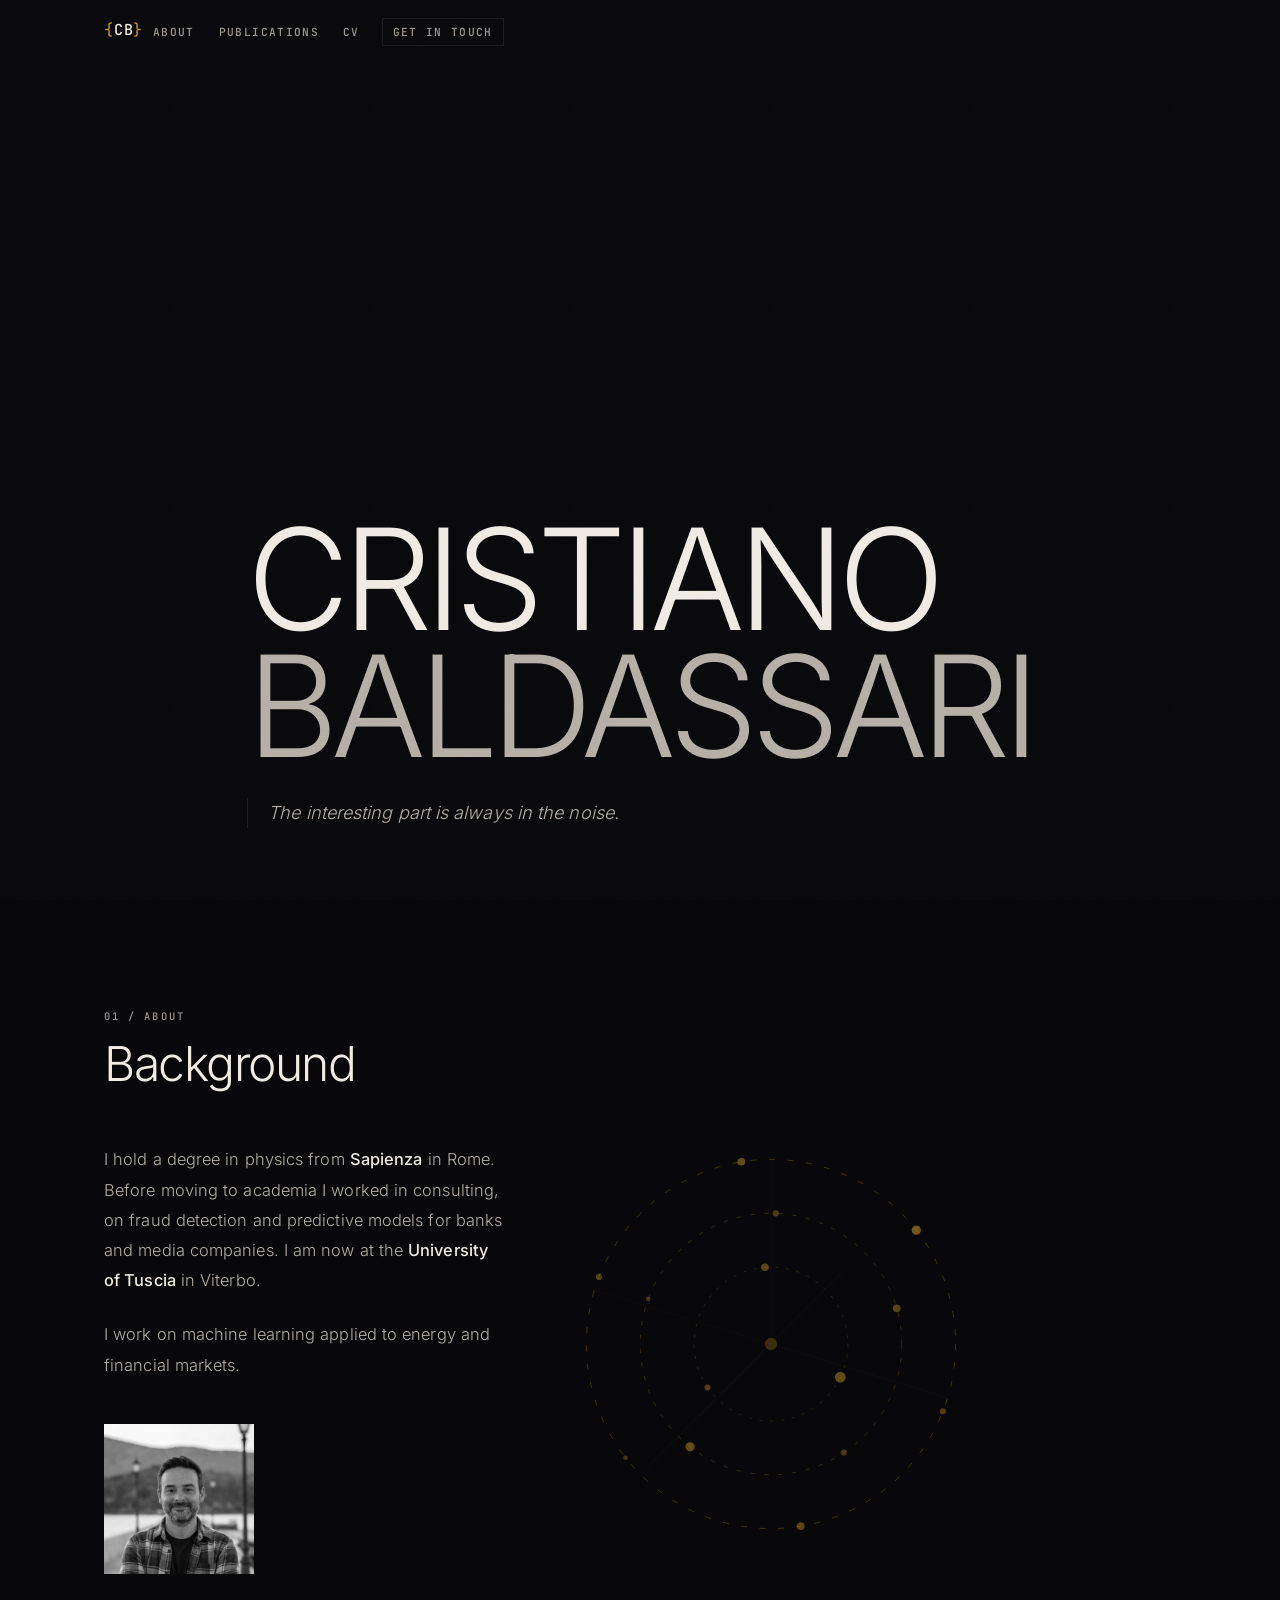
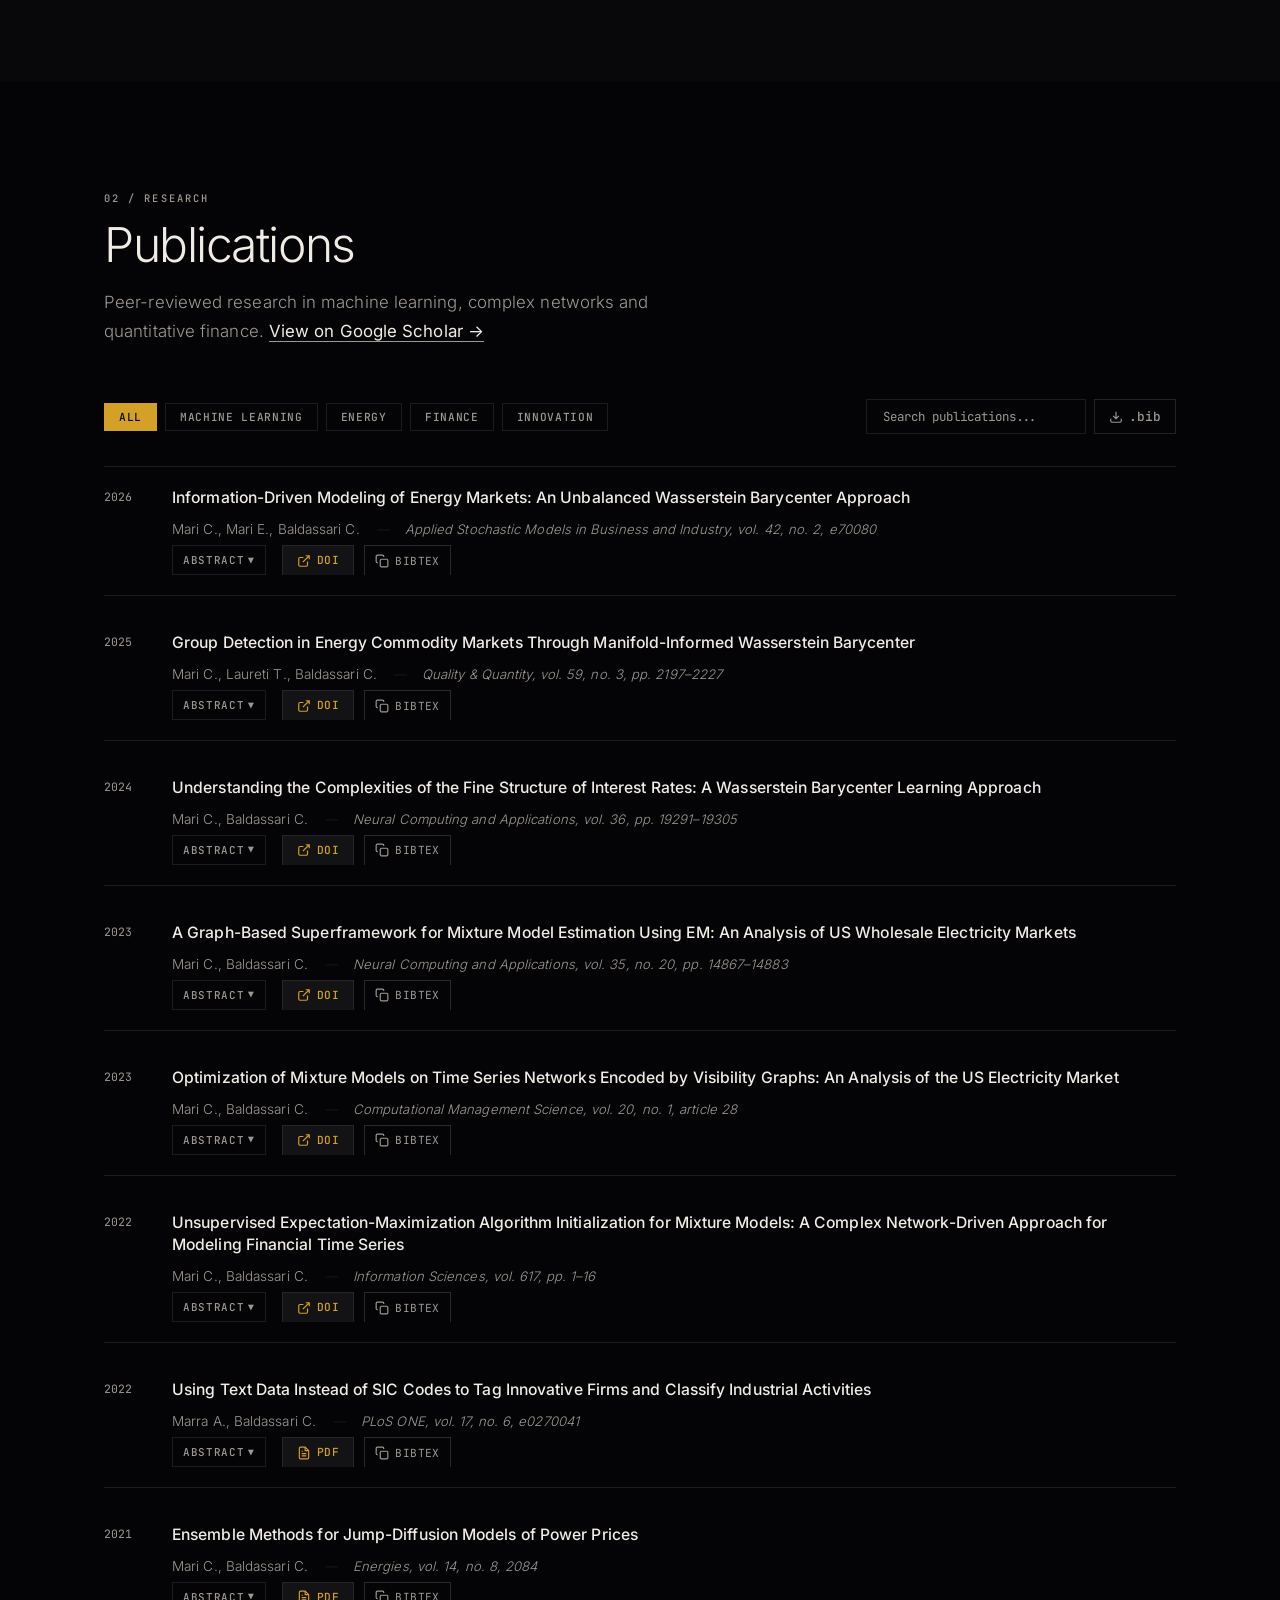
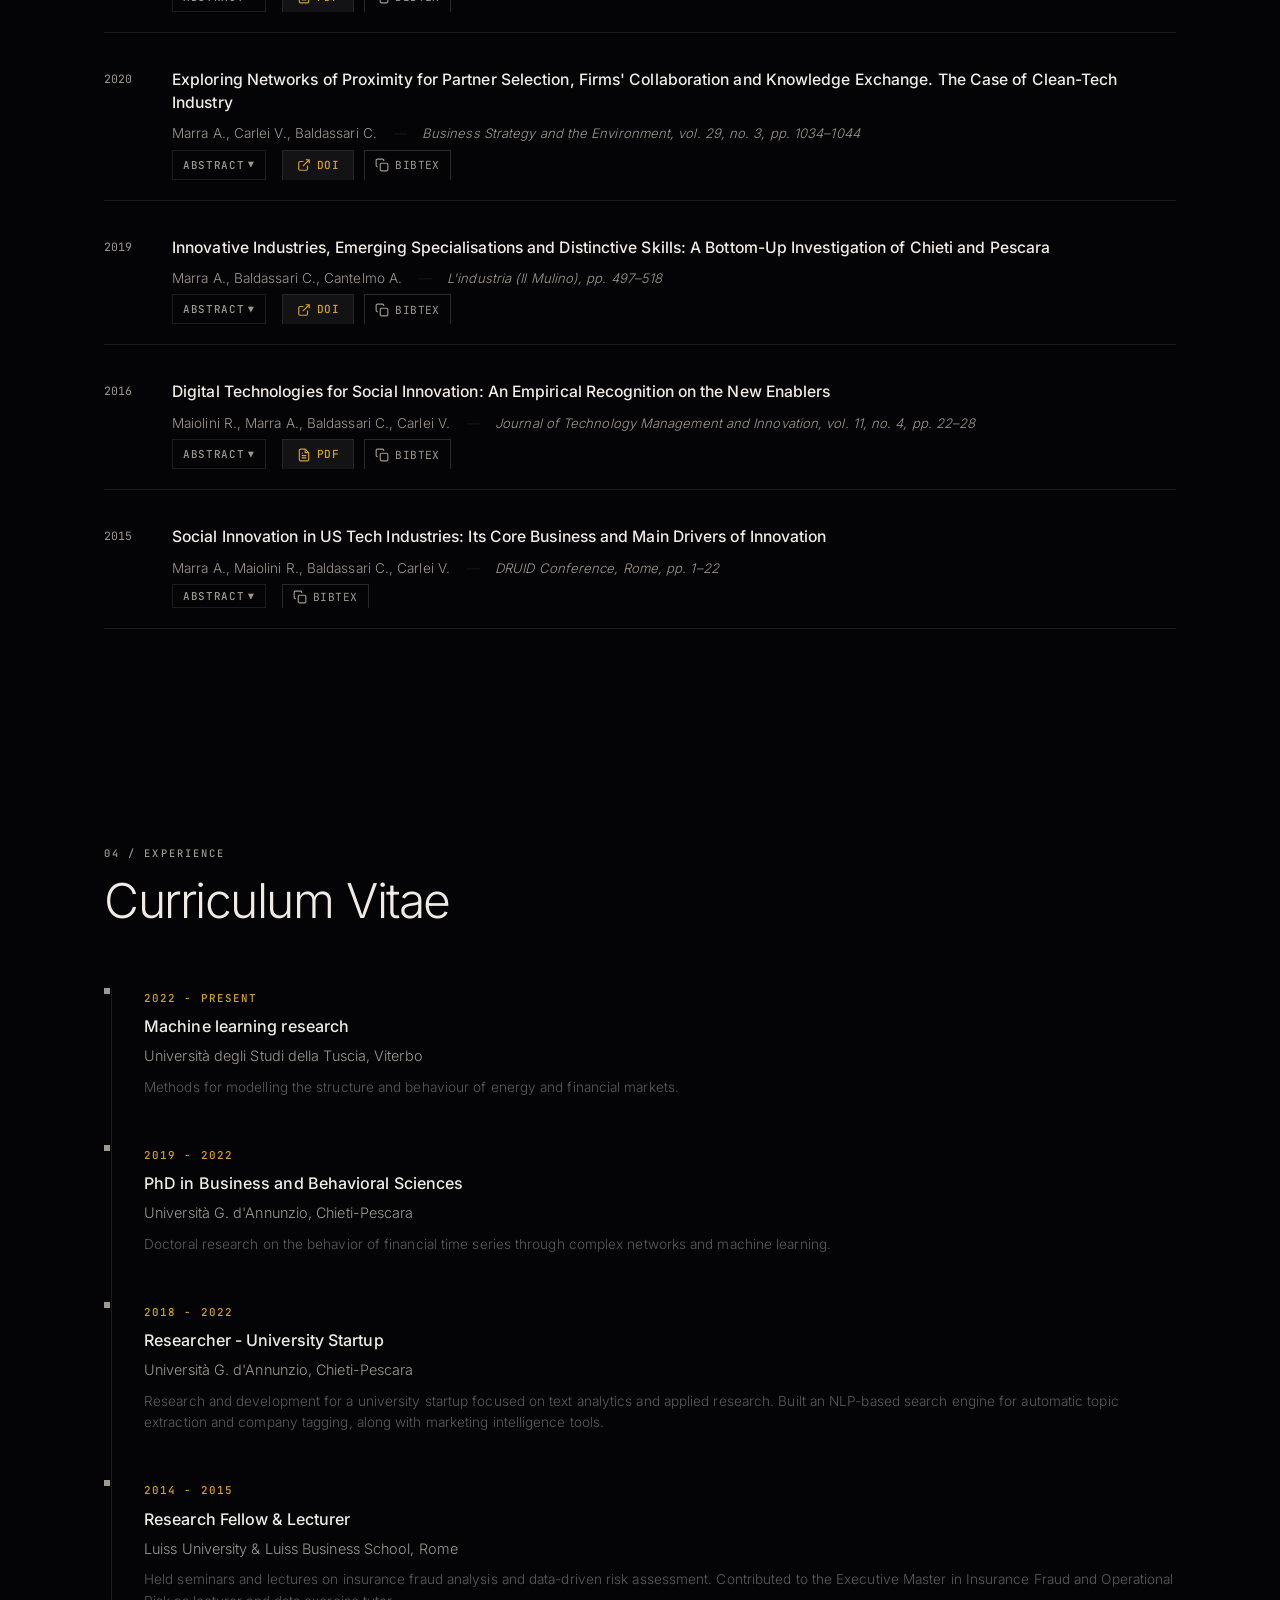
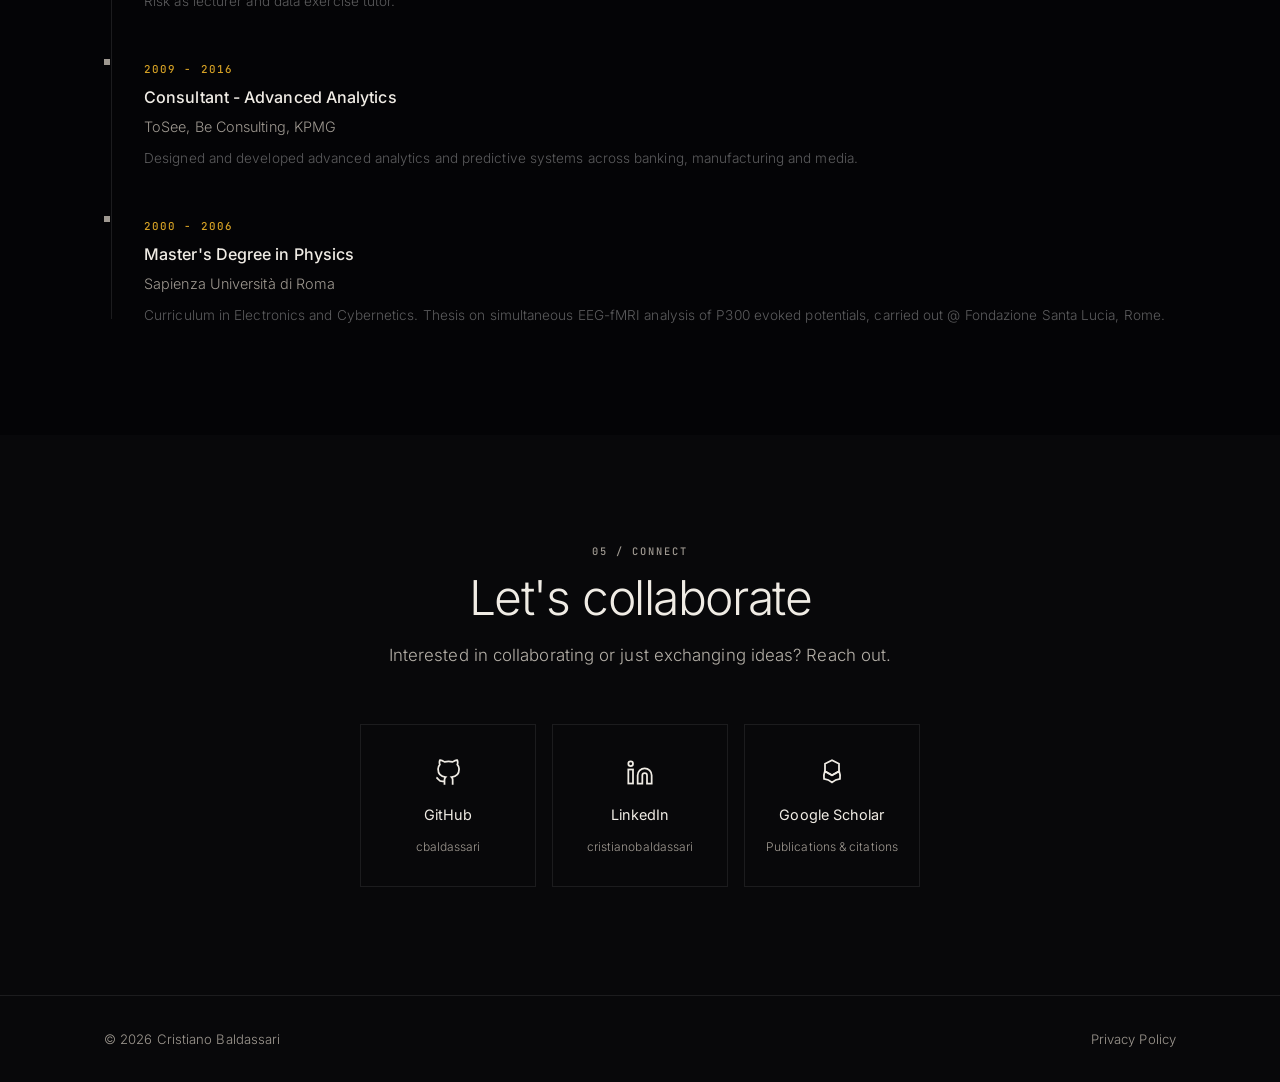
==== commit 5aaa56ce: "Easter eggs: flip the tagline by click, keyword or console" ====
--- a/index.html
+++ b/index.html
@@ -707,7 +707,7 @@
         <svg width="20" height="20" viewBox="0 0 24 24" fill="none" stroke="currentColor" stroke-width="2"><path d="M18 15l-6-6-6 6"/></svg>
     </button>
 
-    <script src="js/main.js?v=9"></script>
+    <script src="js/main.js?v=10"></script>
     <script src="js/demo-barycenter.js?v=1"></script>
     <script>
     // Wrap authors + venue on one line, and abstract expand/collapse
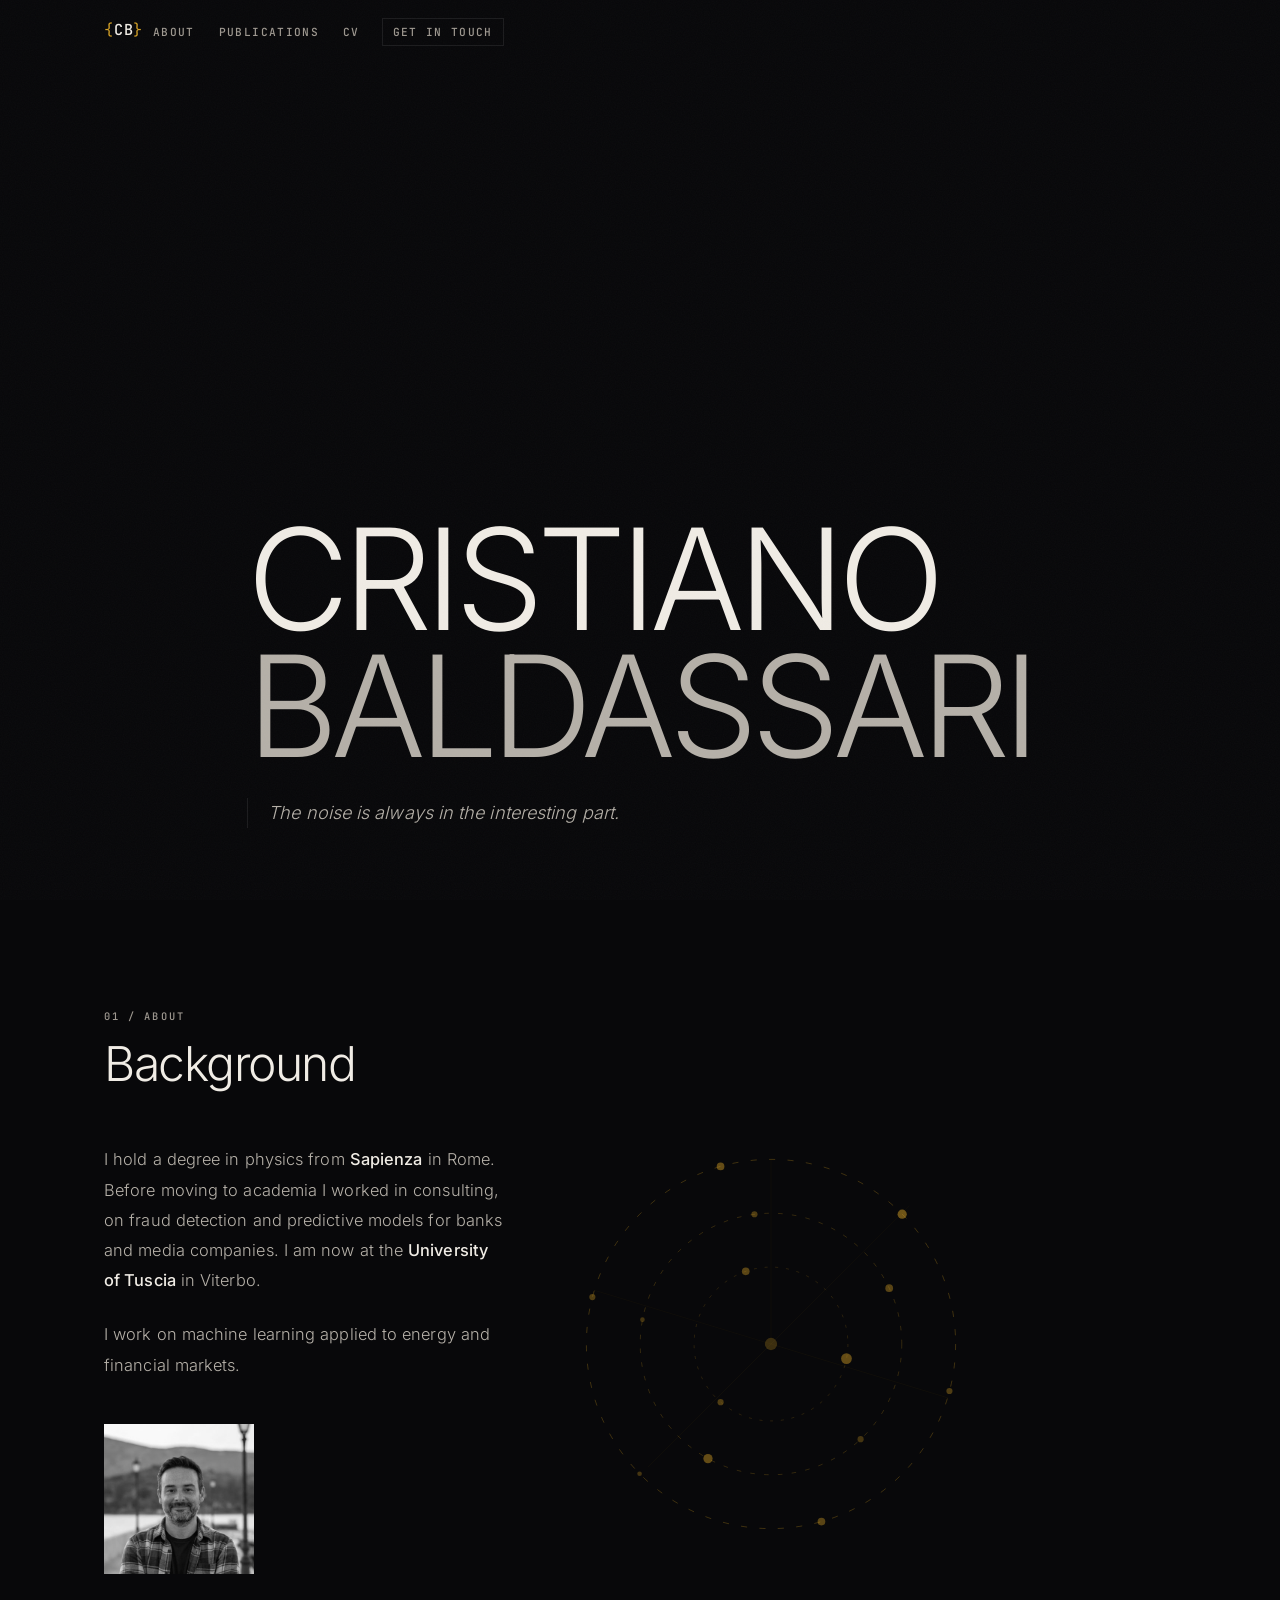
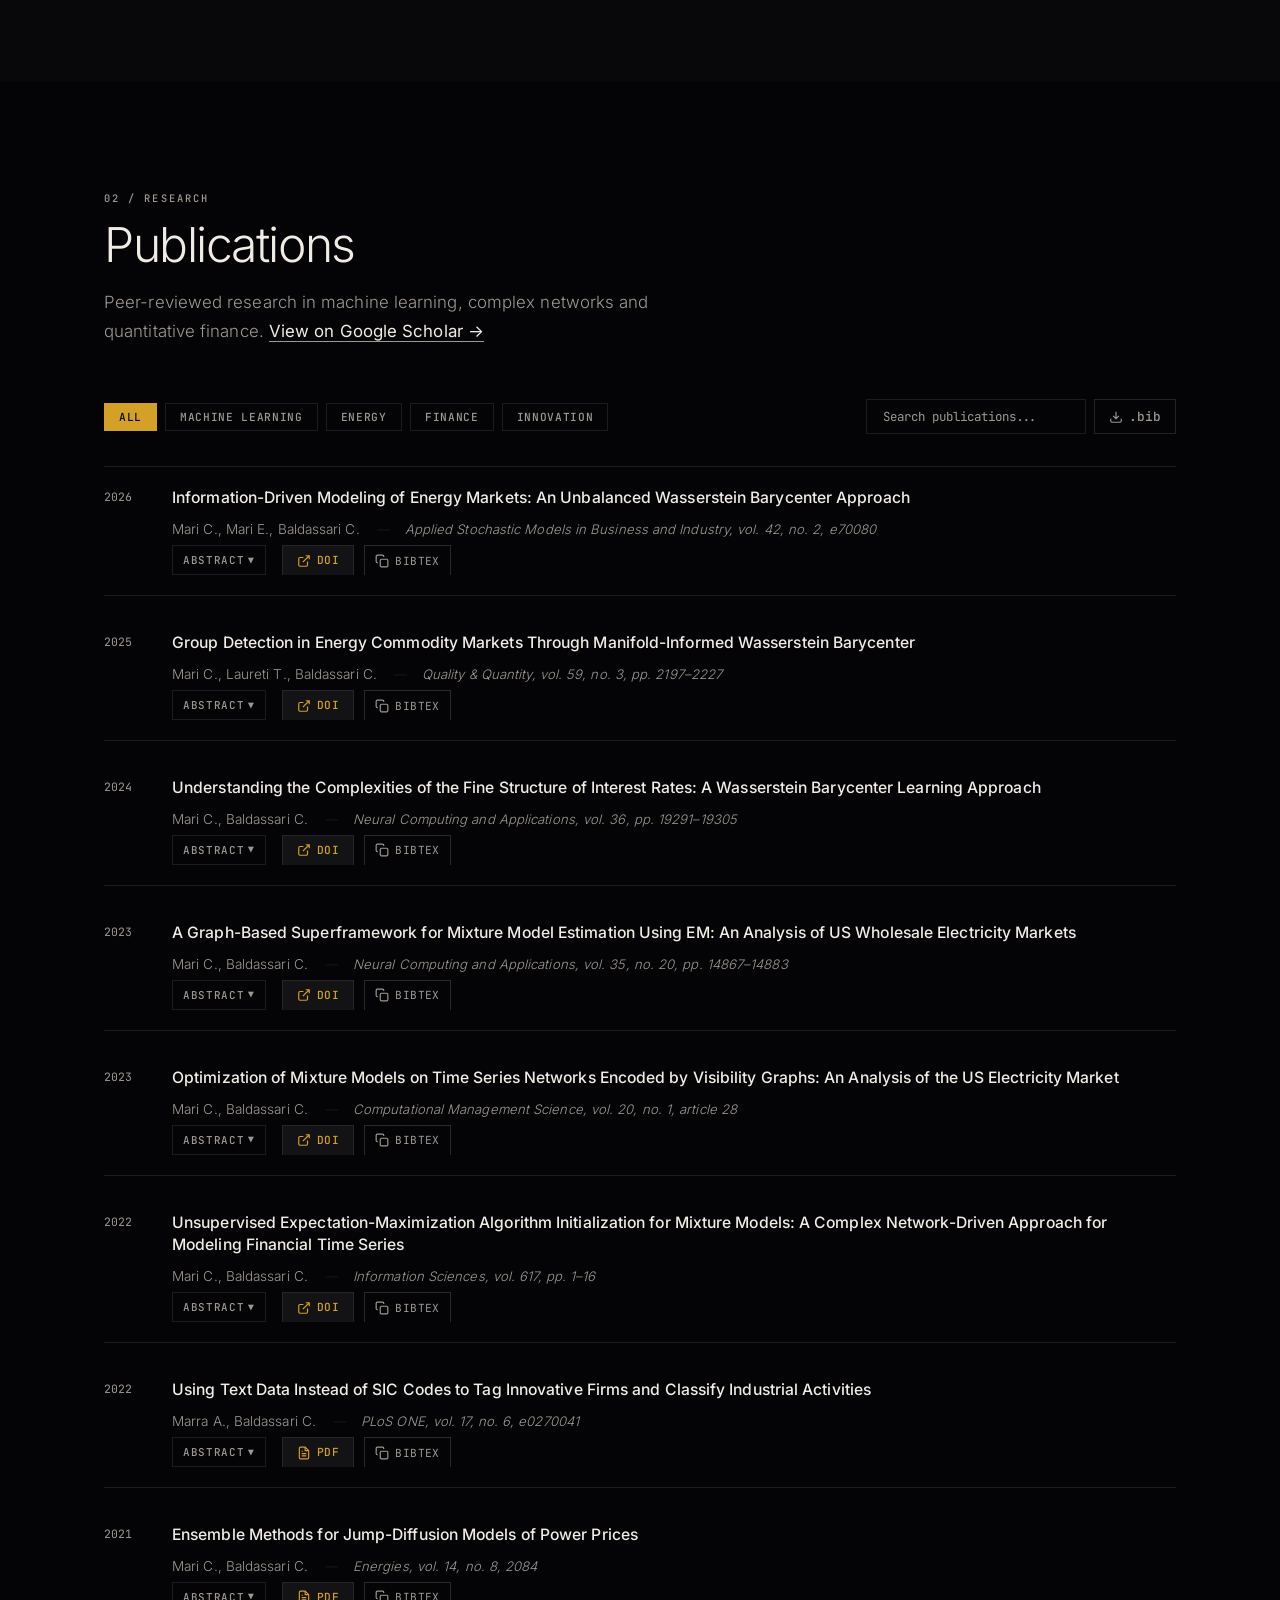
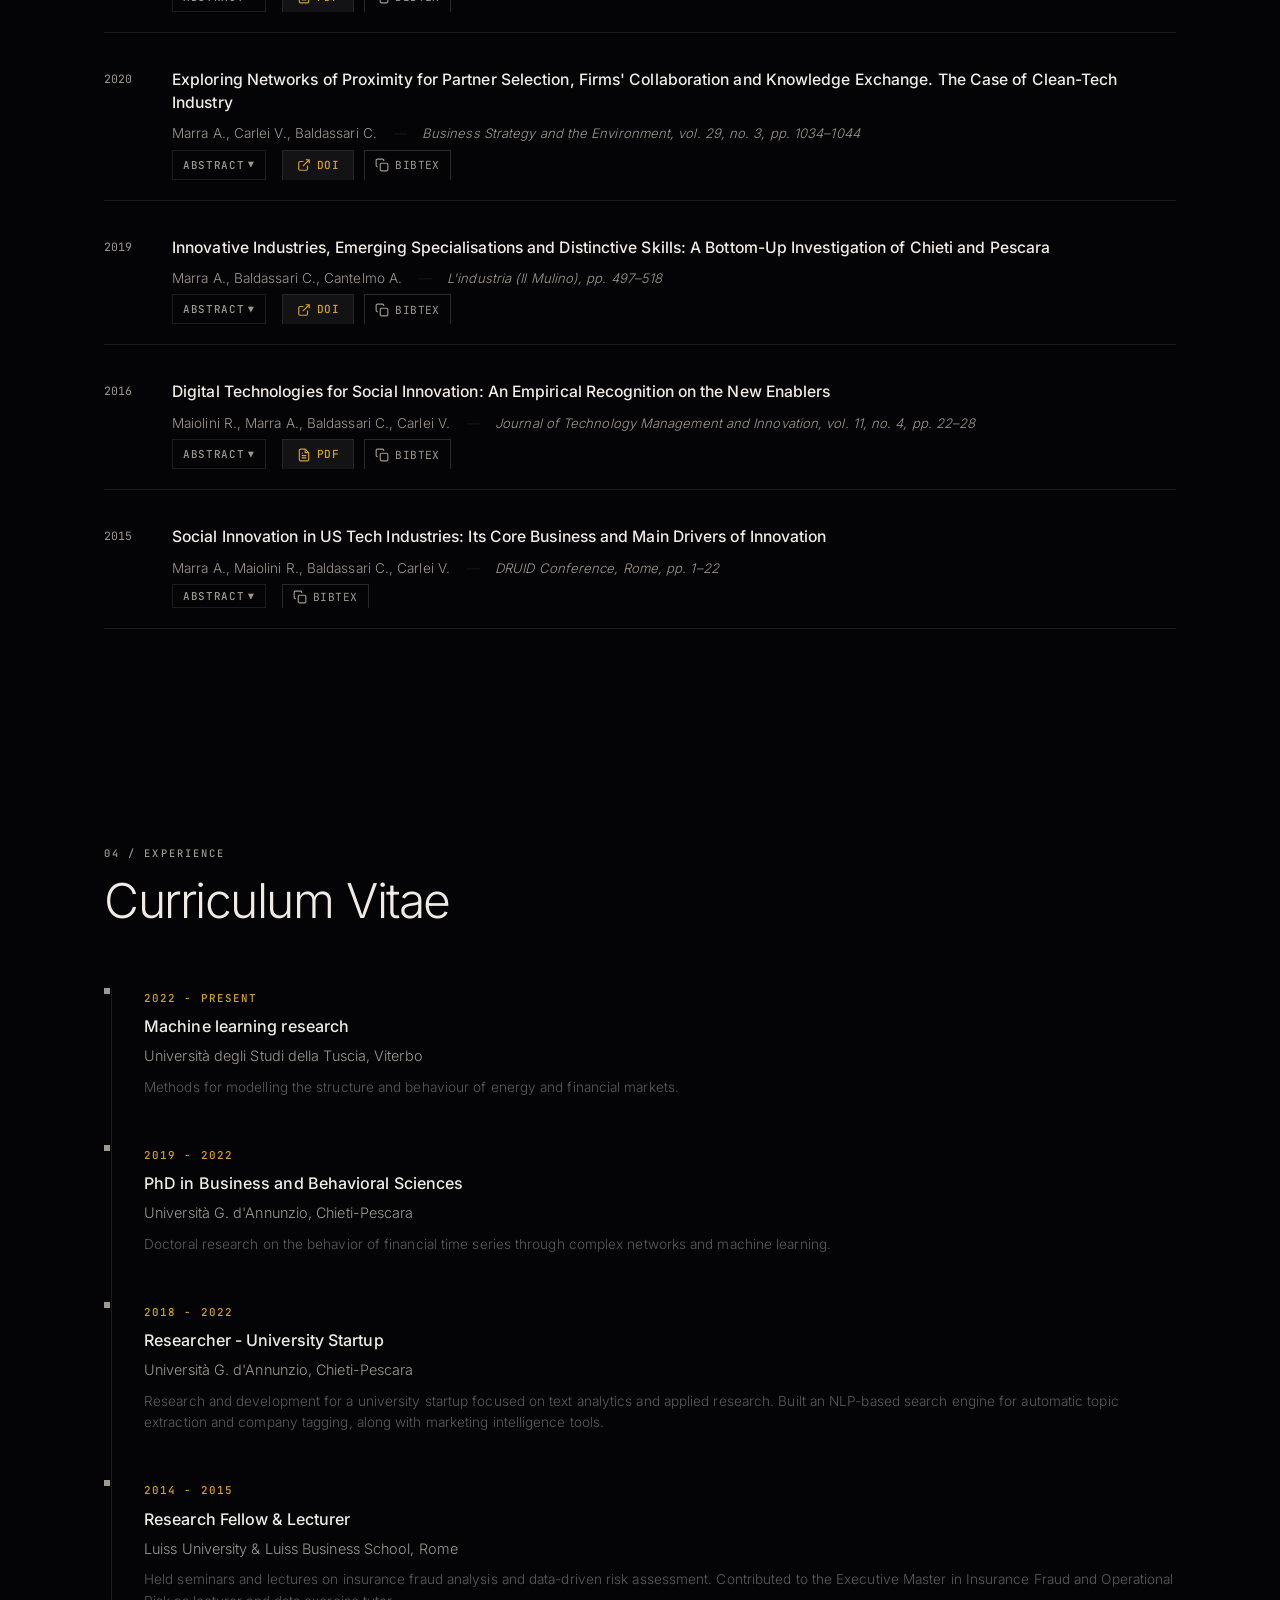
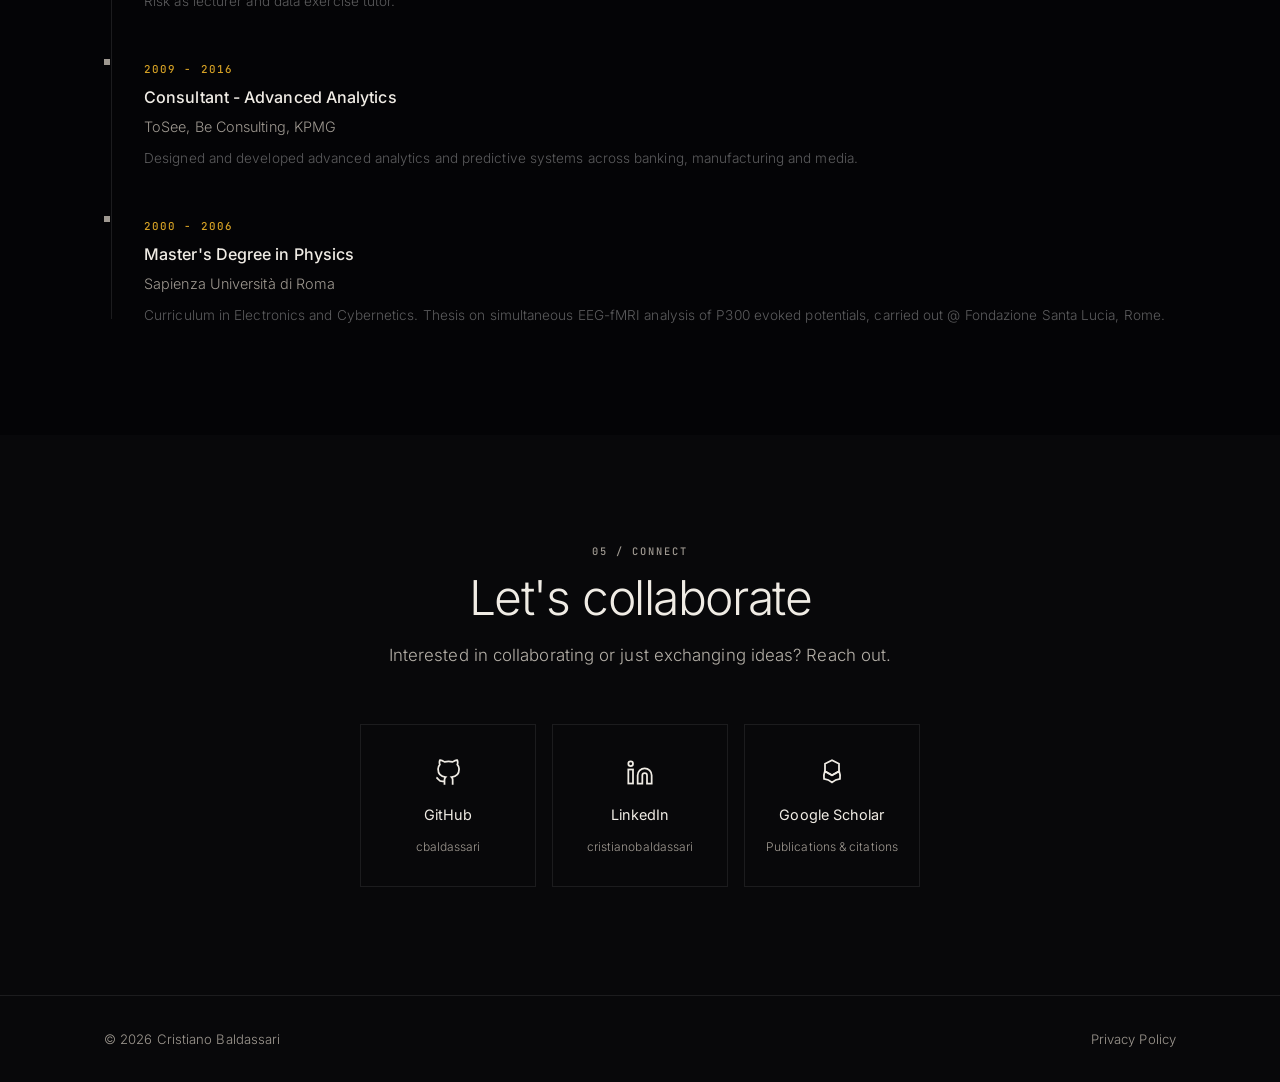
==== commit 04412b4d: "Revert "Easter eggs: flip the tagline by click, keyword or console" This reverts commit 5aaa56ce8bf0" ====
--- a/index.html
+++ b/index.html
@@ -707,7 +707,7 @@
         <svg width="20" height="20" viewBox="0 0 24 24" fill="none" stroke="currentColor" stroke-width="2"><path d="M18 15l-6-6-6 6"/></svg>
     </button>
 
-    <script src="js/main.js?v=10"></script>
+    <script src="js/main.js?v=9"></script>
     <script src="js/demo-barycenter.js?v=1"></script>
     <script>
     // Wrap authors + venue on one line, and abstract expand/collapse
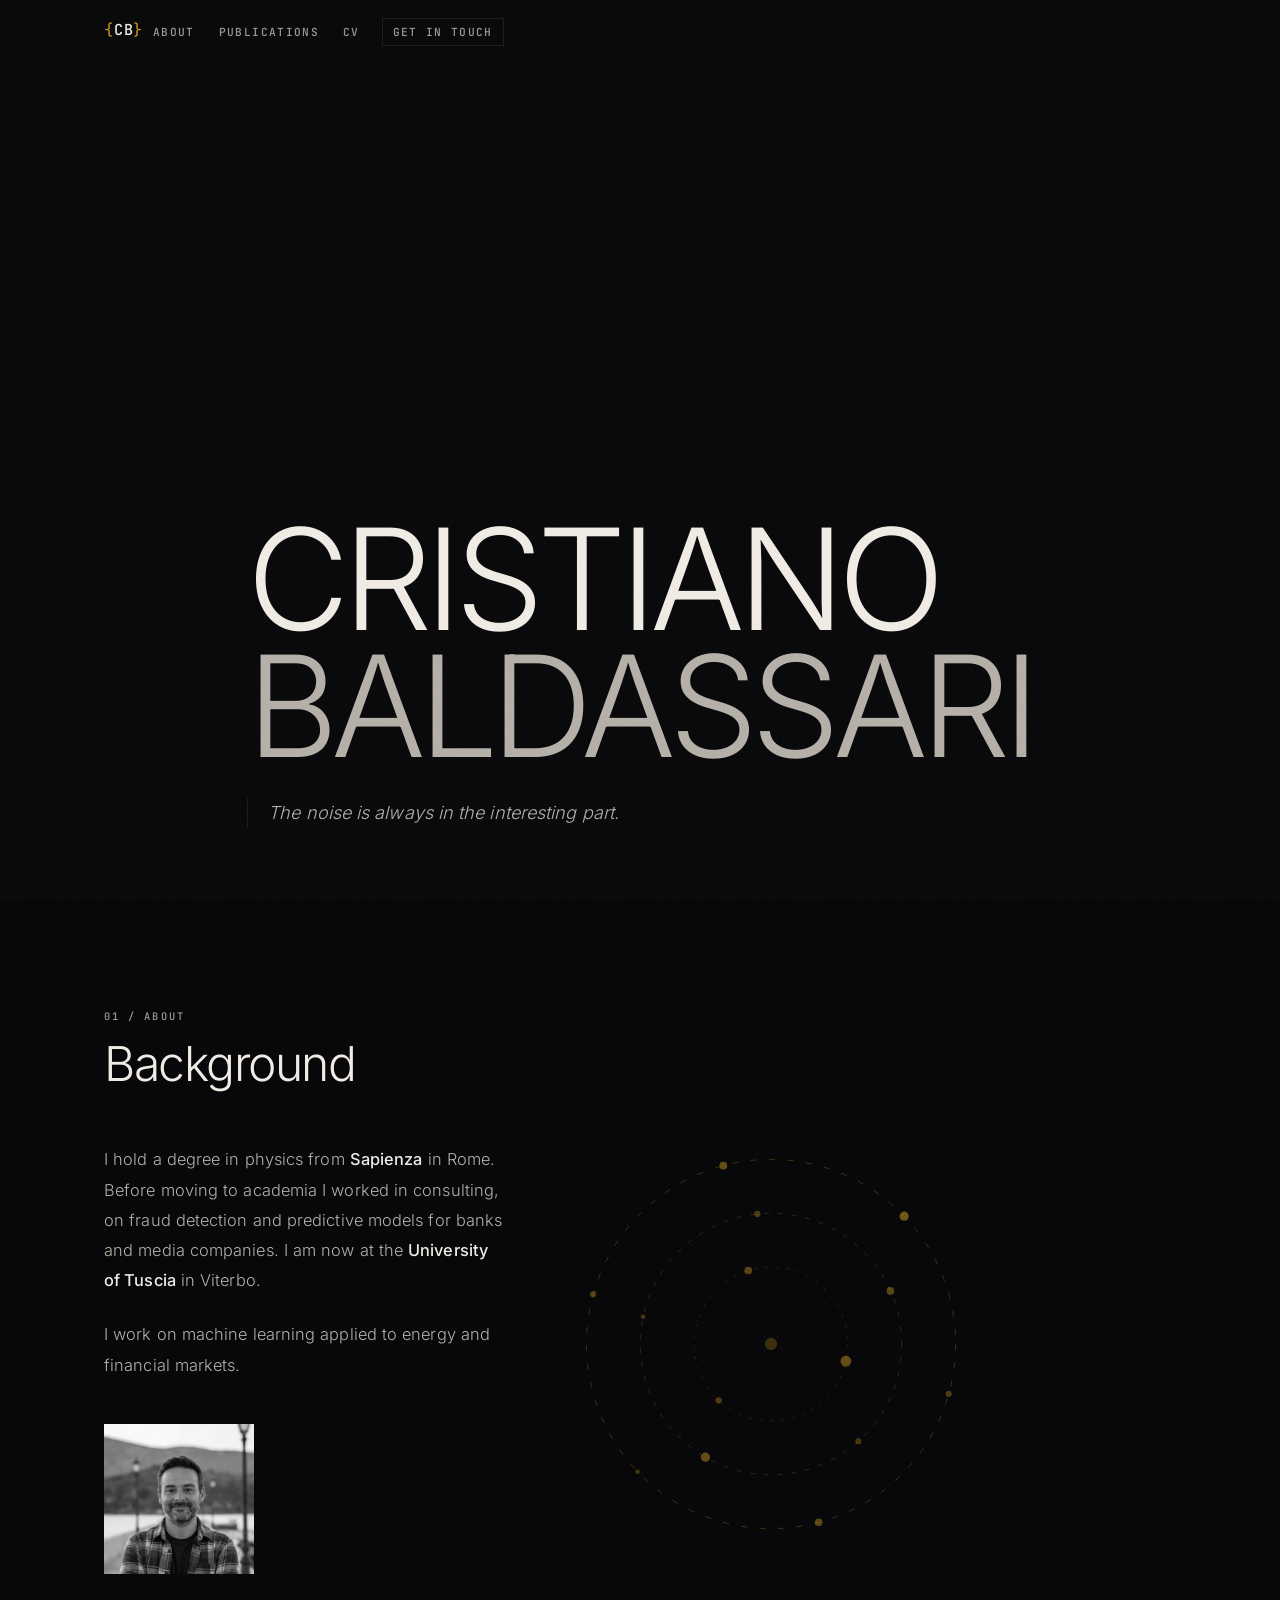
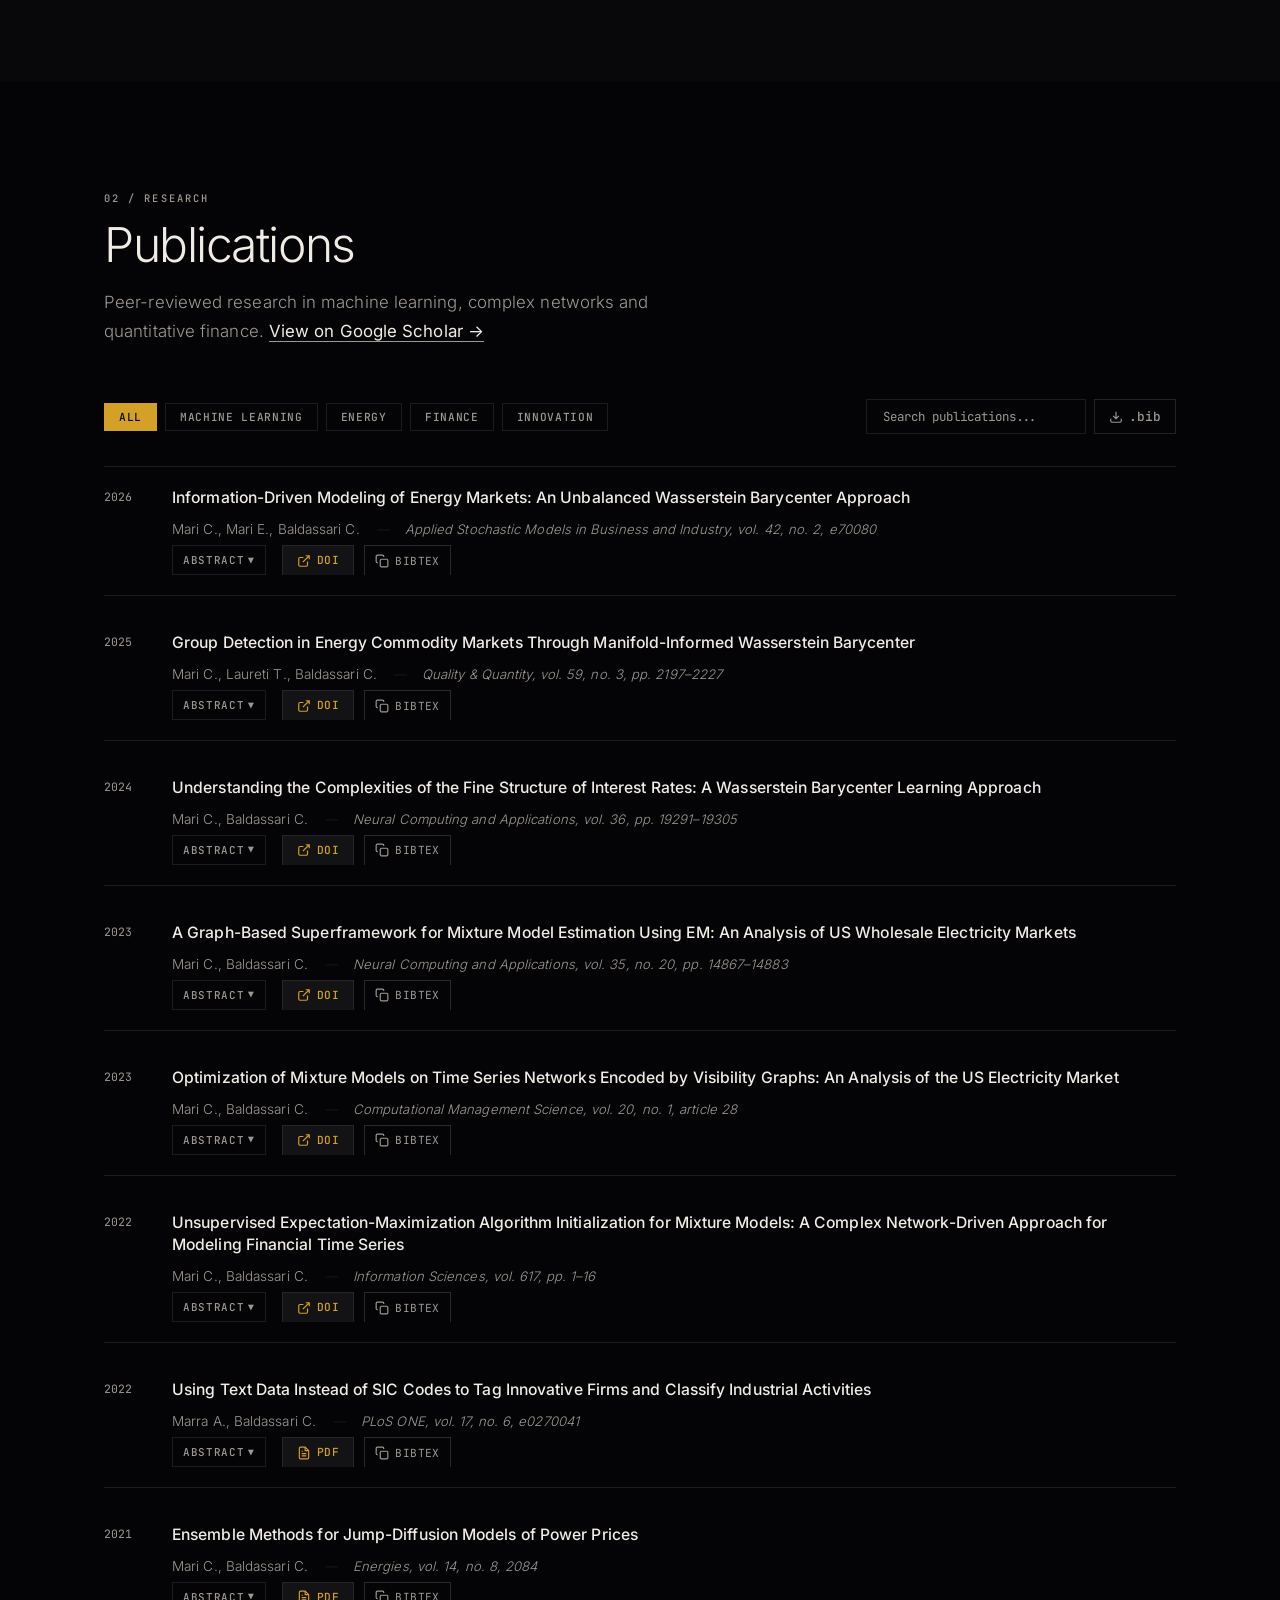
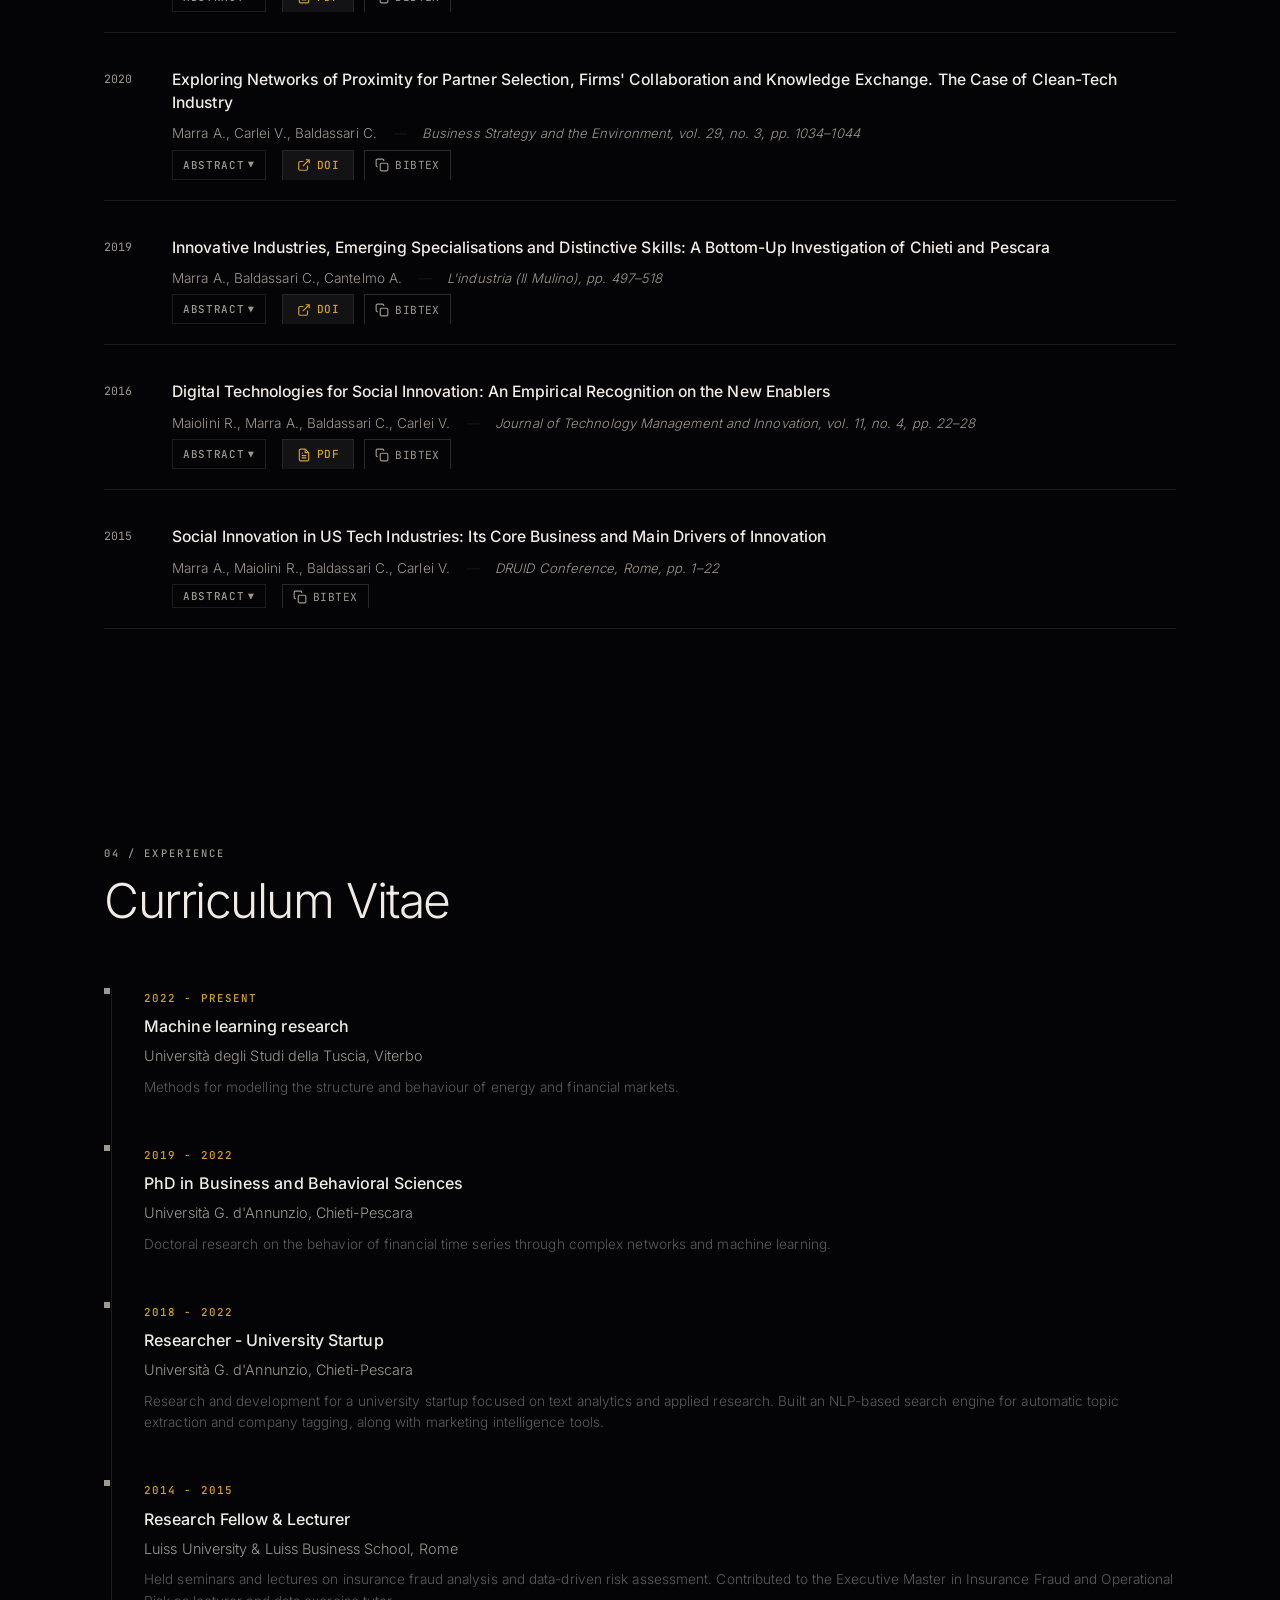
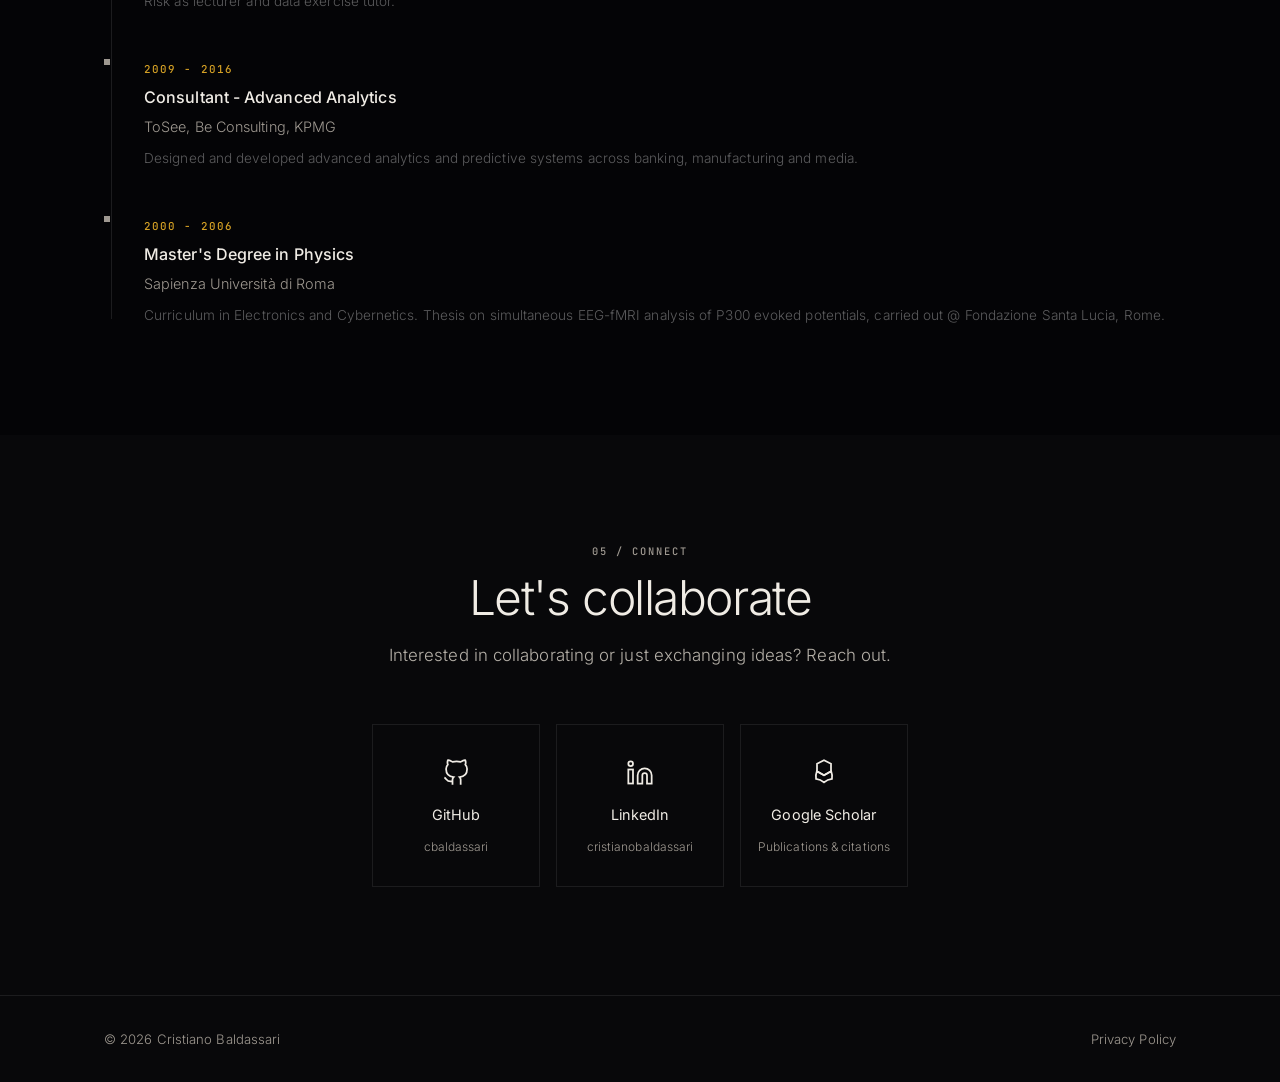
==== commit 07831467: "Contact: add email and ORCID" ====
--- a/index.html
+++ b/index.html
@@ -63,7 +63,7 @@
     <link rel="stylesheet" href="css/style.css?v=9">
     <link rel="stylesheet" href="css/print.css?v=9" media="print">
     <link rel="stylesheet" href="css/demo-barycenter.css?v=1">
-    <link rel="stylesheet" href="css/redesign.css?v=1">
+    <link rel="stylesheet" href="css/redesign.css?v=2">
 </head>
 <body>
 
@@ -707,7 +707,7 @@
         <svg width="20" height="20" viewBox="0 0 24 24" fill="none" stroke="currentColor" stroke-width="2"><path d="M18 15l-6-6-6 6"/></svg>
     </button>
 
-    <script src="js/main.js?v=9"></script>
+    <script src="js/main.js?v=10"></script>
     <script src="js/demo-barycenter.js?v=1"></script>
     <script>
     // Wrap authors + venue on one line, and abstract expand/collapse
--- a/css/redesign.css
+++ b/css/redesign.css
@@ -810,3 +810,15 @@
 .theme-toggle {
     display: none !important;
 }
+
+/* --- CONTACT: five cards, last row centred --- */
+
+.contact-grid {
+    display: flex;
+    flex-wrap: wrap;
+    justify-content: center;
+}
+
+.contact-grid .contact-card {
+    flex: 0 1 168px;
+}
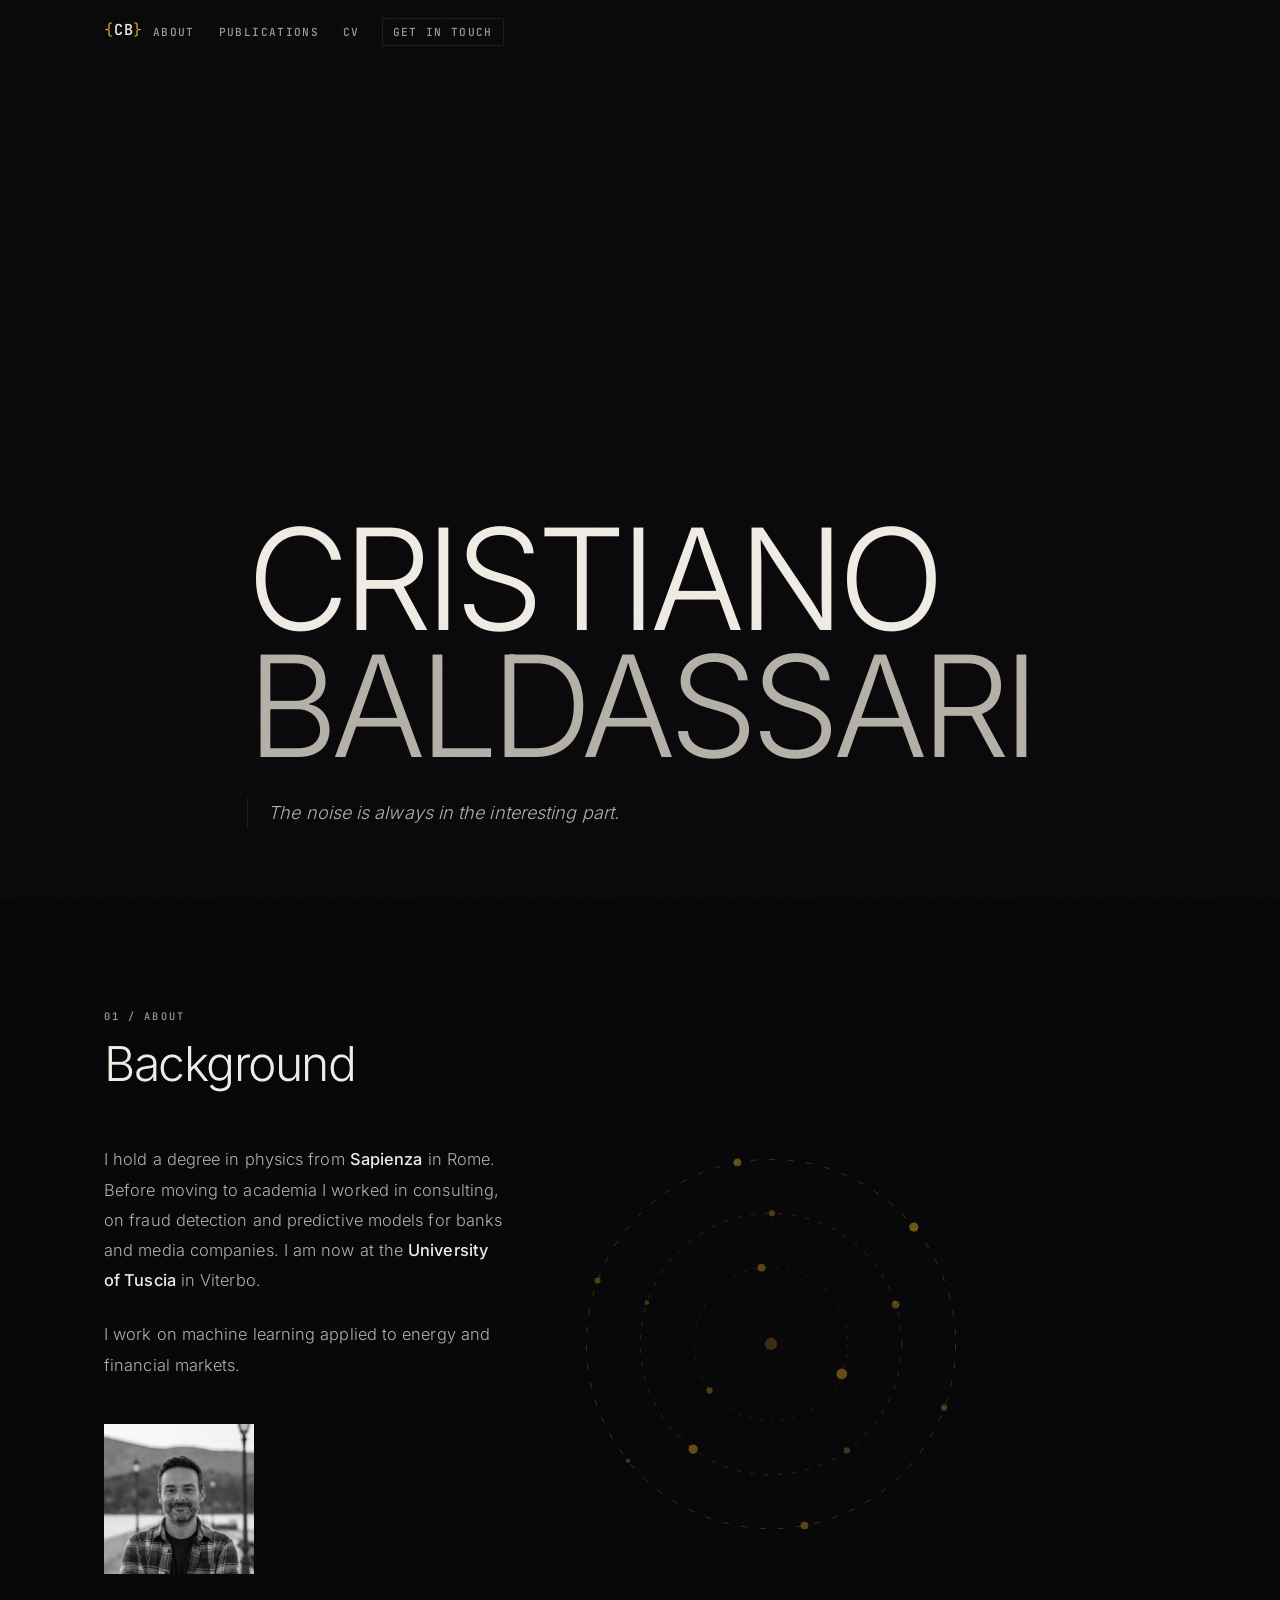
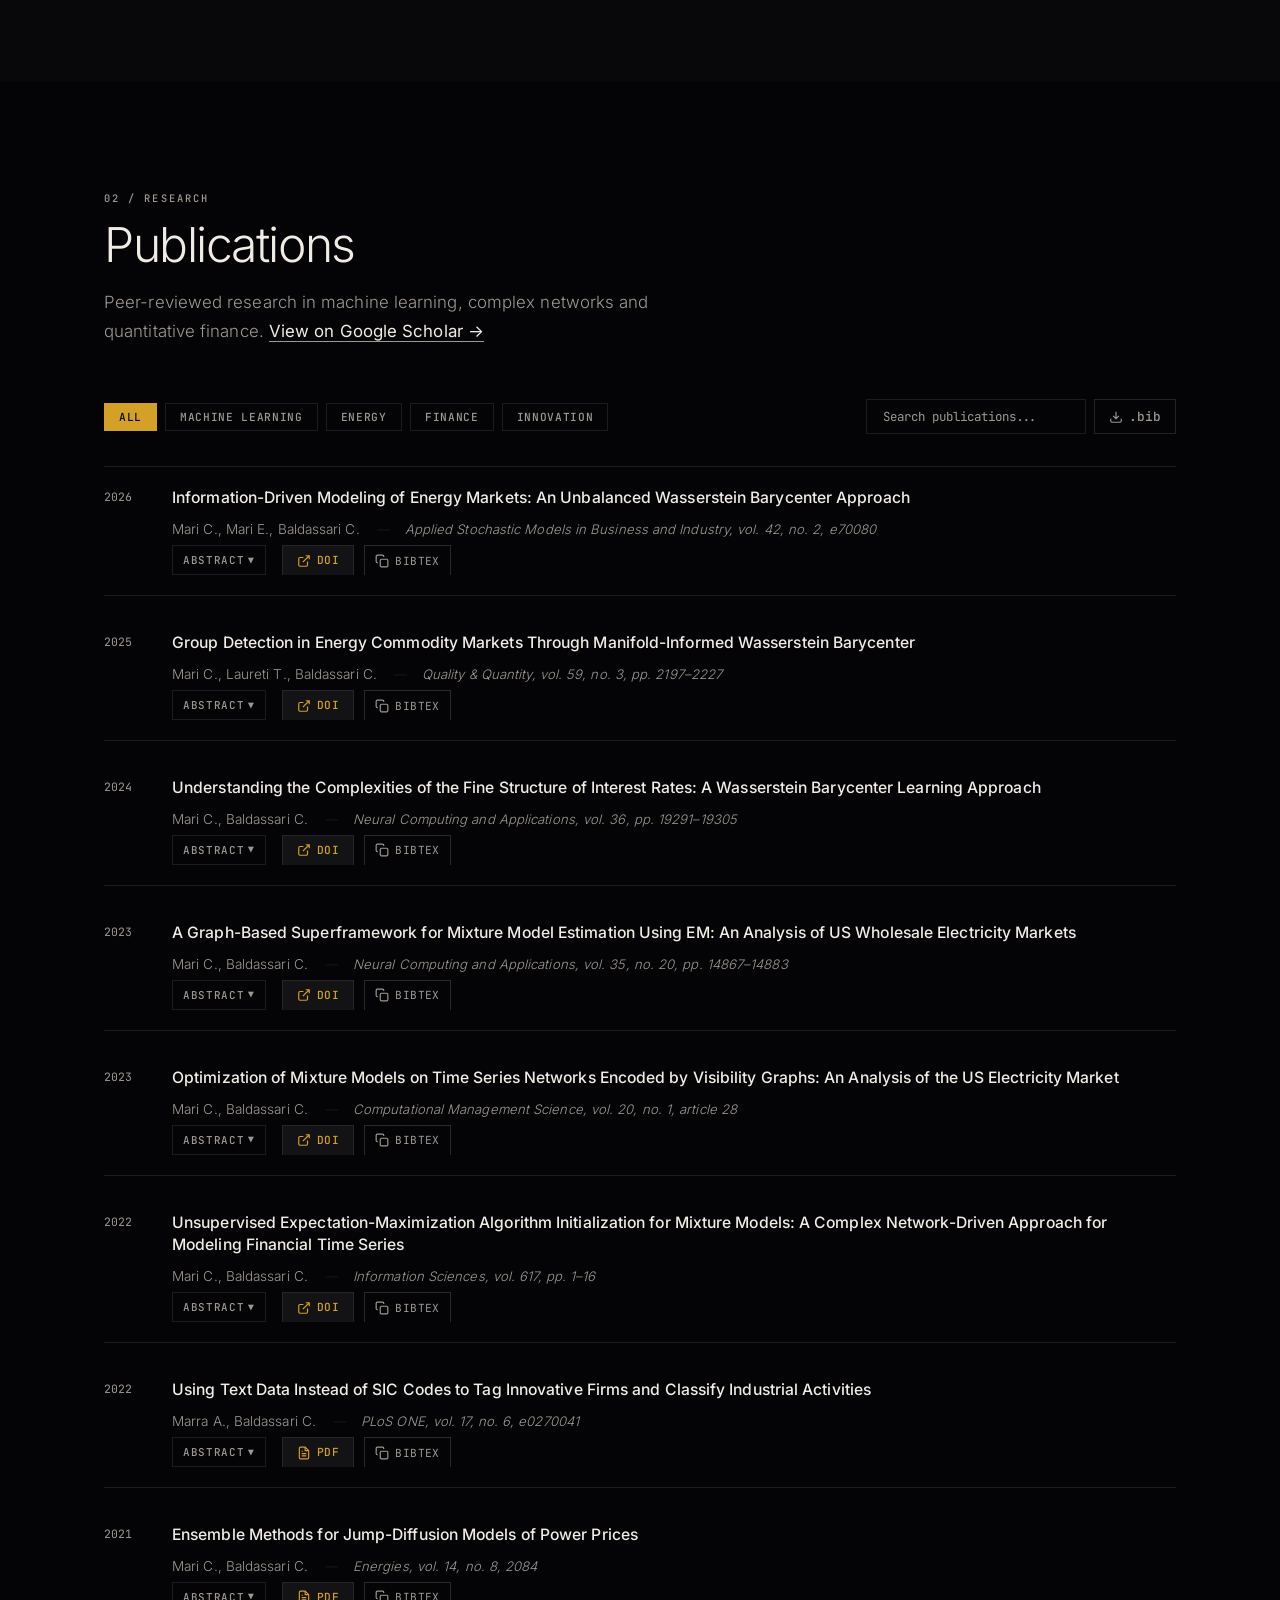
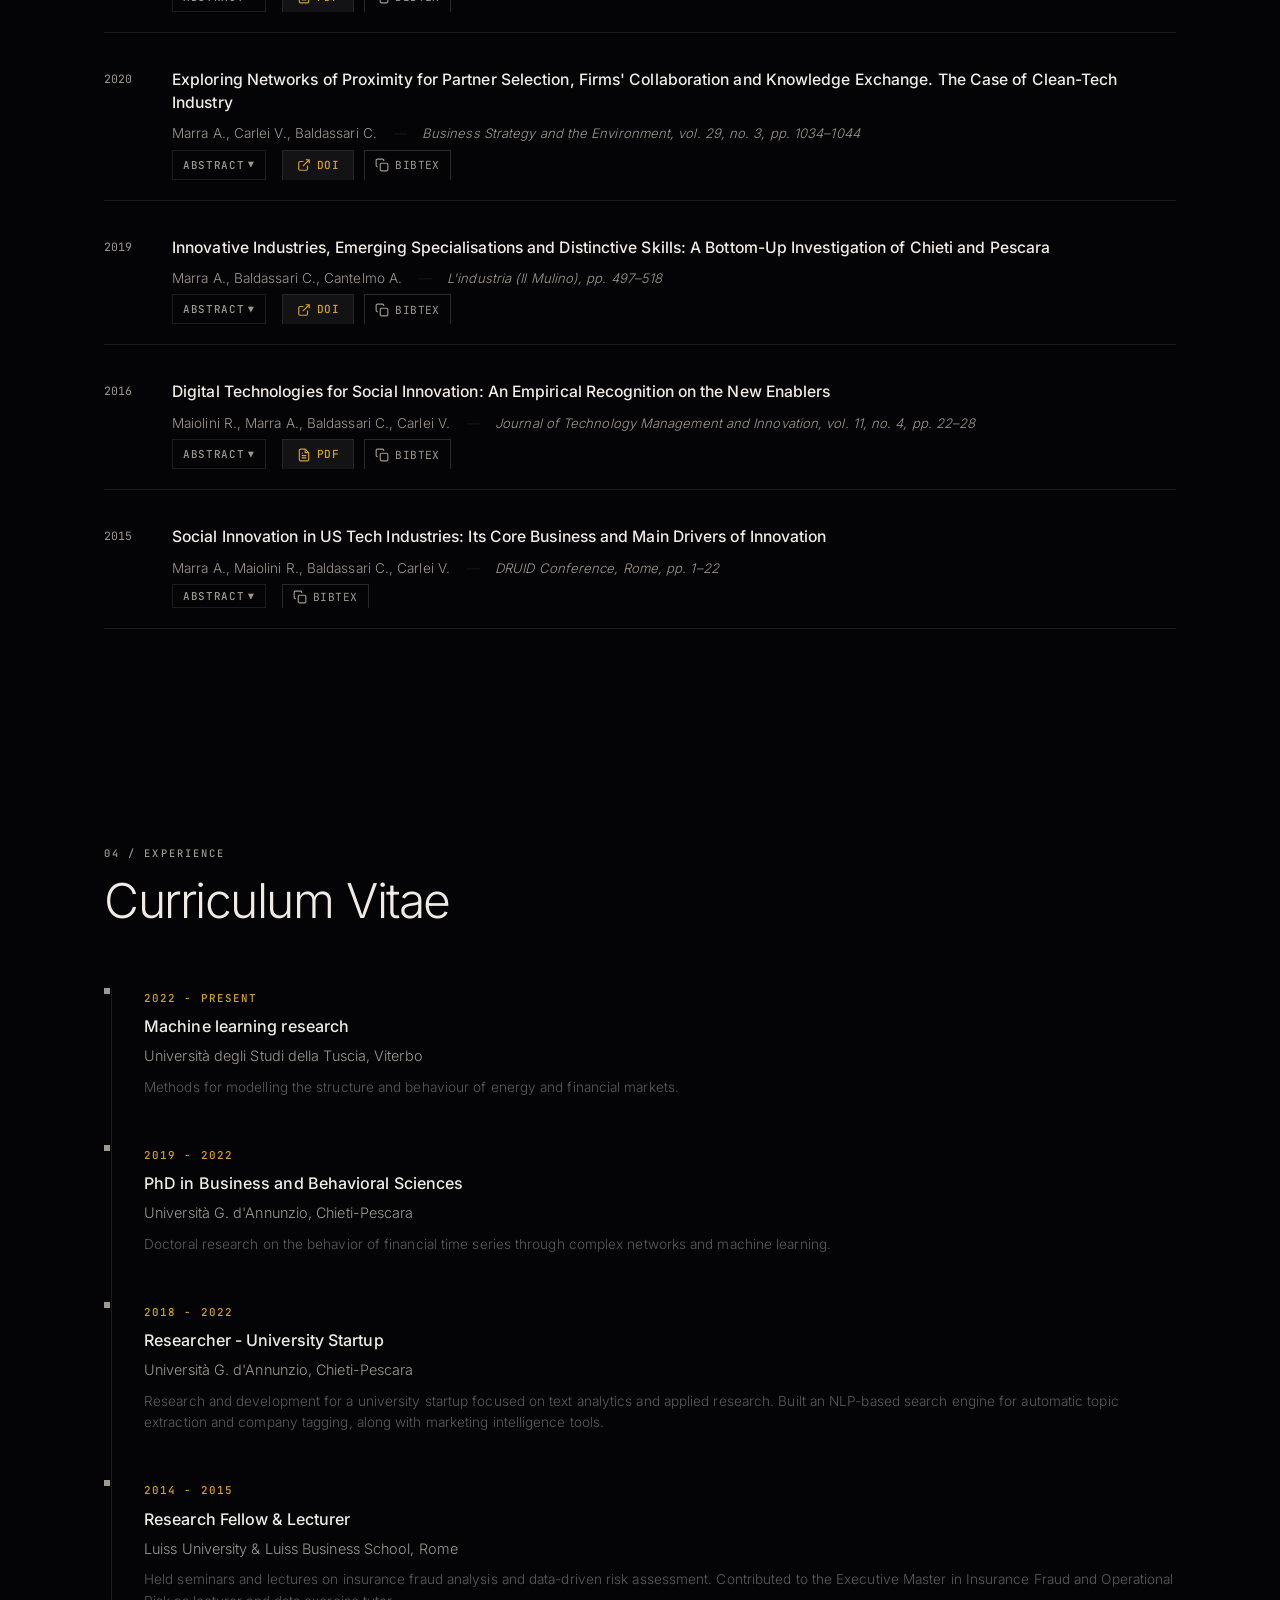
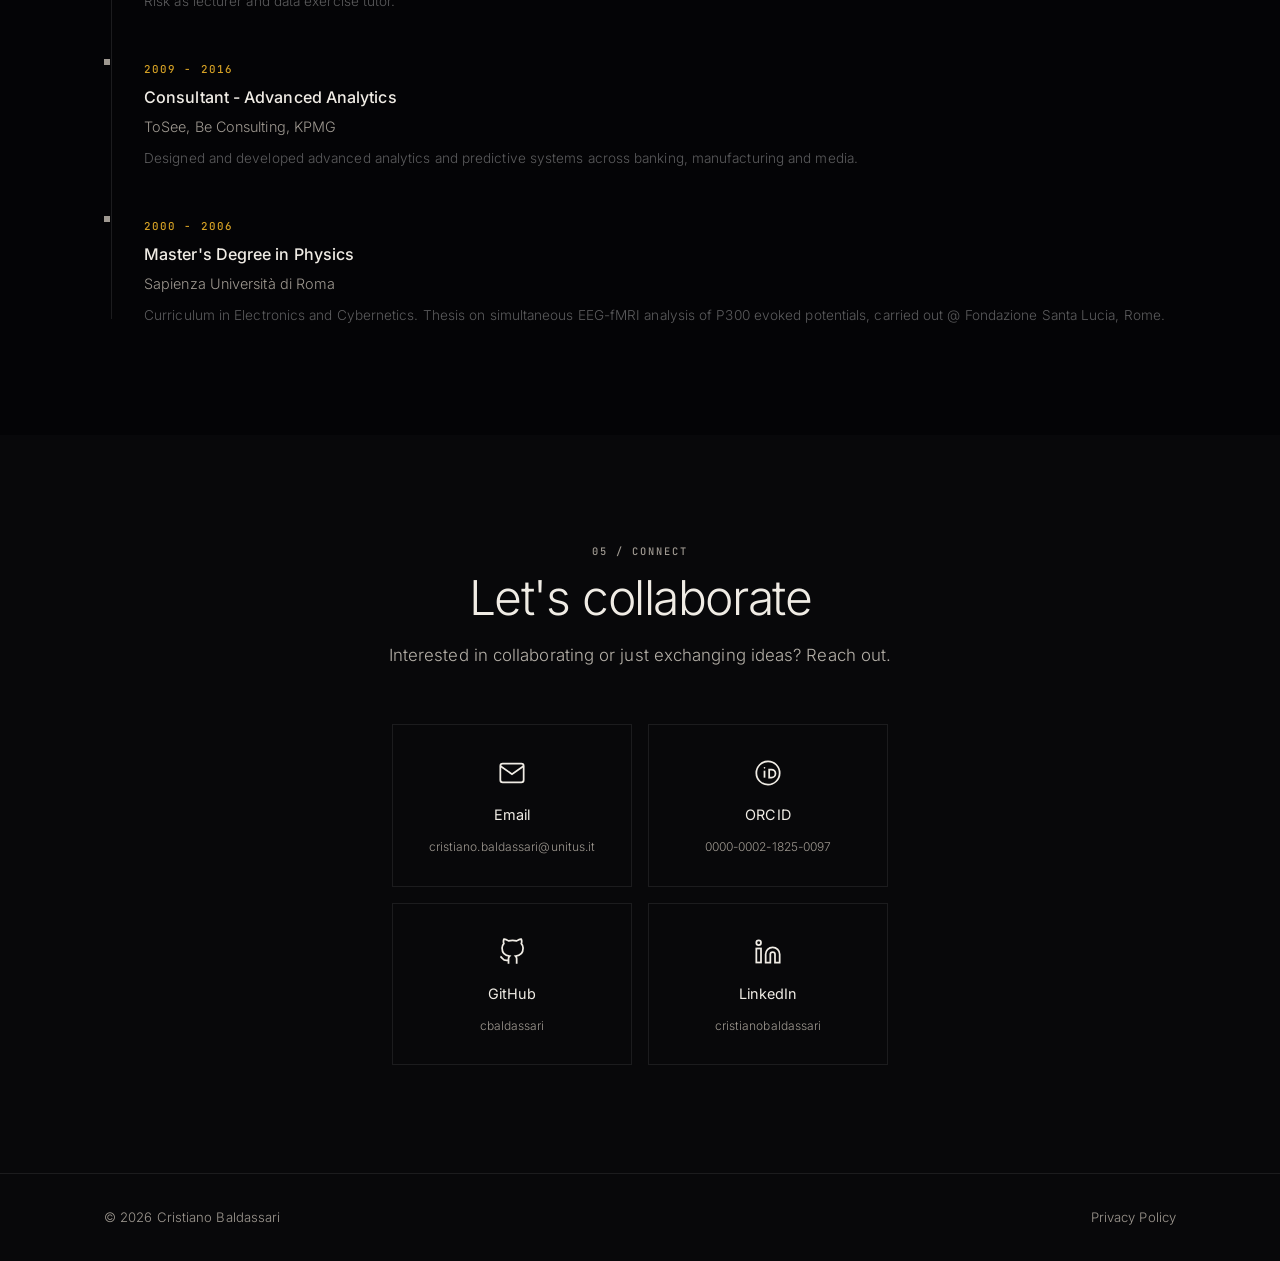
==== commit 09e3958c: "Contact: email and ORCID, drop Scholar card" ====
--- a/index.html
+++ b/index.html
@@ -39,6 +39,7 @@
         "image": "https://cbaldassari.github.io/img/profile.jpg",
         "sameAs": [
             "https://scholar.google.com/citations?user=0CeqNRQAAAAJ&hl=en",
+            "https://orcid.org/0000-0002-1825-0097",
             "https://github.com/cbaldassari"
         ]
     }
@@ -63,7 +64,7 @@
     <link rel="stylesheet" href="css/style.css?v=9">
     <link rel="stylesheet" href="css/print.css?v=9" media="print">
     <link rel="stylesheet" href="css/demo-barycenter.css?v=1">
-    <link rel="stylesheet" href="css/redesign.css?v=2">
+    <link rel="stylesheet" href="css/redesign.css?v=3">
 </head>
 <body>
 
@@ -649,6 +650,8 @@
             </div>
 
             <div class="contact-grid">
+                <a href="mailto:cristiano.baldassari@unitus.it" class="contact-card"><div class="contact-card-icon"><svg viewBox="0 0 24 24" fill="none" stroke="currentColor" stroke-width="1.5"><rect x="2" y="4" width="20" height="16" rx="2"/><path d="M22 6l-10 7L2 6"/></svg></div><span class="contact-card-label">Email</span><span class="contact-card-hint">cristiano.baldassari@unitus.it</span></a>
+                <a href="https://orcid.org/0000-0002-1825-0097" class="contact-card" target="_blank" rel="noopener"><div class="contact-card-icon"><svg viewBox="0 0 24 24" fill="none" stroke="currentColor" stroke-width="1.5"><circle cx="12" cy="12" r="10"/><path d="M9 10v6"/><circle cx="9" cy="7.6" r="0.7" fill="currentColor" stroke="none"/><path d="M13 16V9h1.9a3.5 3.5 0 0 1 0 7H13z"/></svg></div><span class="contact-card-label">ORCID</span><span class="contact-card-hint">0000-0002-1825-0097</span></a>
                 <a href="https://github.com/cbaldassari" class="contact-card" target="_blank" rel="noopener">
                     <div class="contact-card-icon">
                         <svg viewBox="0 0 24 24" fill="none" stroke="currentColor" stroke-width="1.5">
@@ -667,16 +670,6 @@
                     </div>
                     <span class="contact-card-label">LinkedIn</span>
                     <span class="contact-card-hint">cristianobaldassari</span>
-                </a>
-                <a href="https://scholar.google.com/citations?user=0CeqNRQAAAAJ&hl=en" class="contact-card" target="_blank" rel="noopener">
-                    <div class="contact-card-icon">
-                        <svg viewBox="0 0 24 24" fill="none" stroke="currentColor" stroke-width="1.5">
-                            <path d="M12 14l6.16-3.422a12.083 12.083 0 01.665 6.479A11.952 11.952 0 0012 20.055a11.952 11.952 0 00-6.824-2.998 12.078 12.078 0 01.665-6.479L12 14z"/>
-                            <path d="M12 14l-6-3.5V4l6-3 6 3v6.5l-6 3.5z"/>
-                        </svg>
-                    </div>
-                    <span class="contact-card-label">Google Scholar</span>
-                    <span class="contact-card-hint">Publications &amp; citations</span>
                 </a>
             </div>
         </div>
--- a/css/redesign.css
+++ b/css/redesign.css
@@ -820,5 +820,5 @@
 }
 
 .contact-grid .contact-card {
-    flex: 0 1 168px;
-}
+    flex: 0 1 240px;
+}
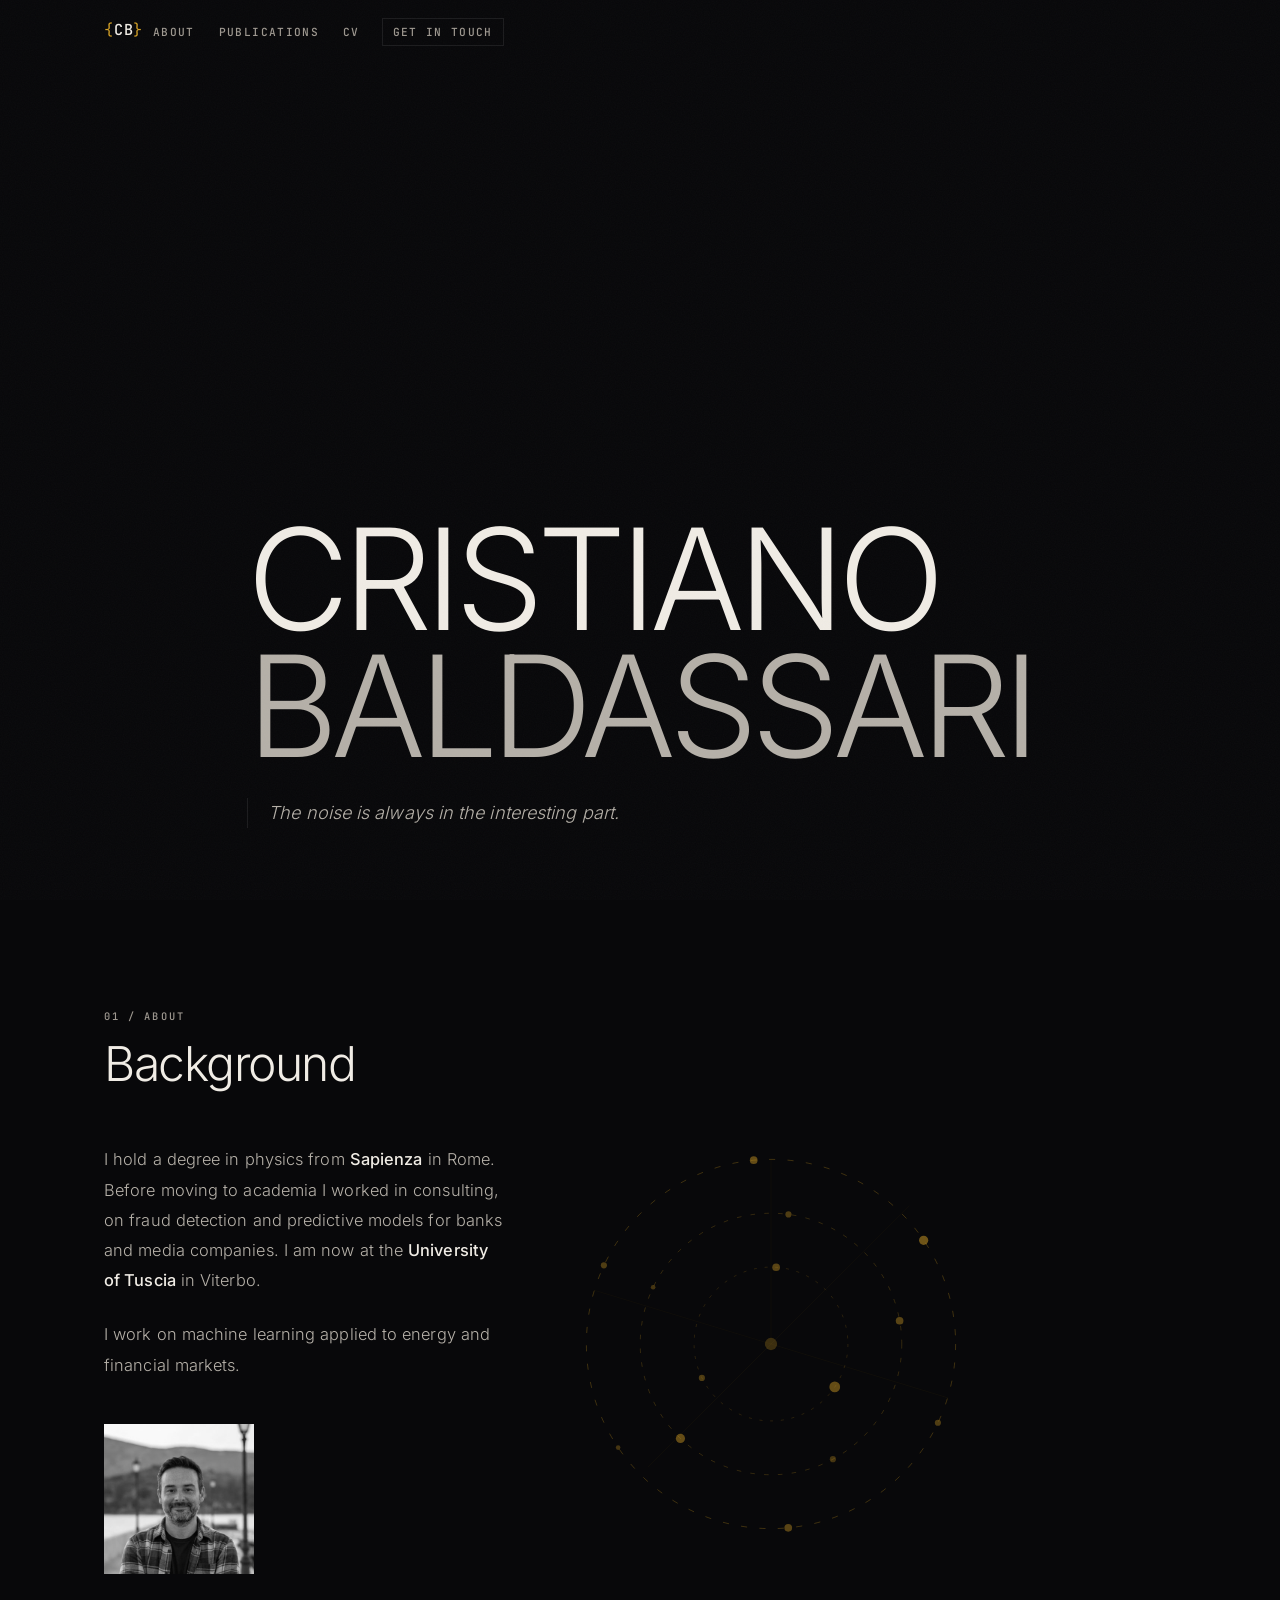
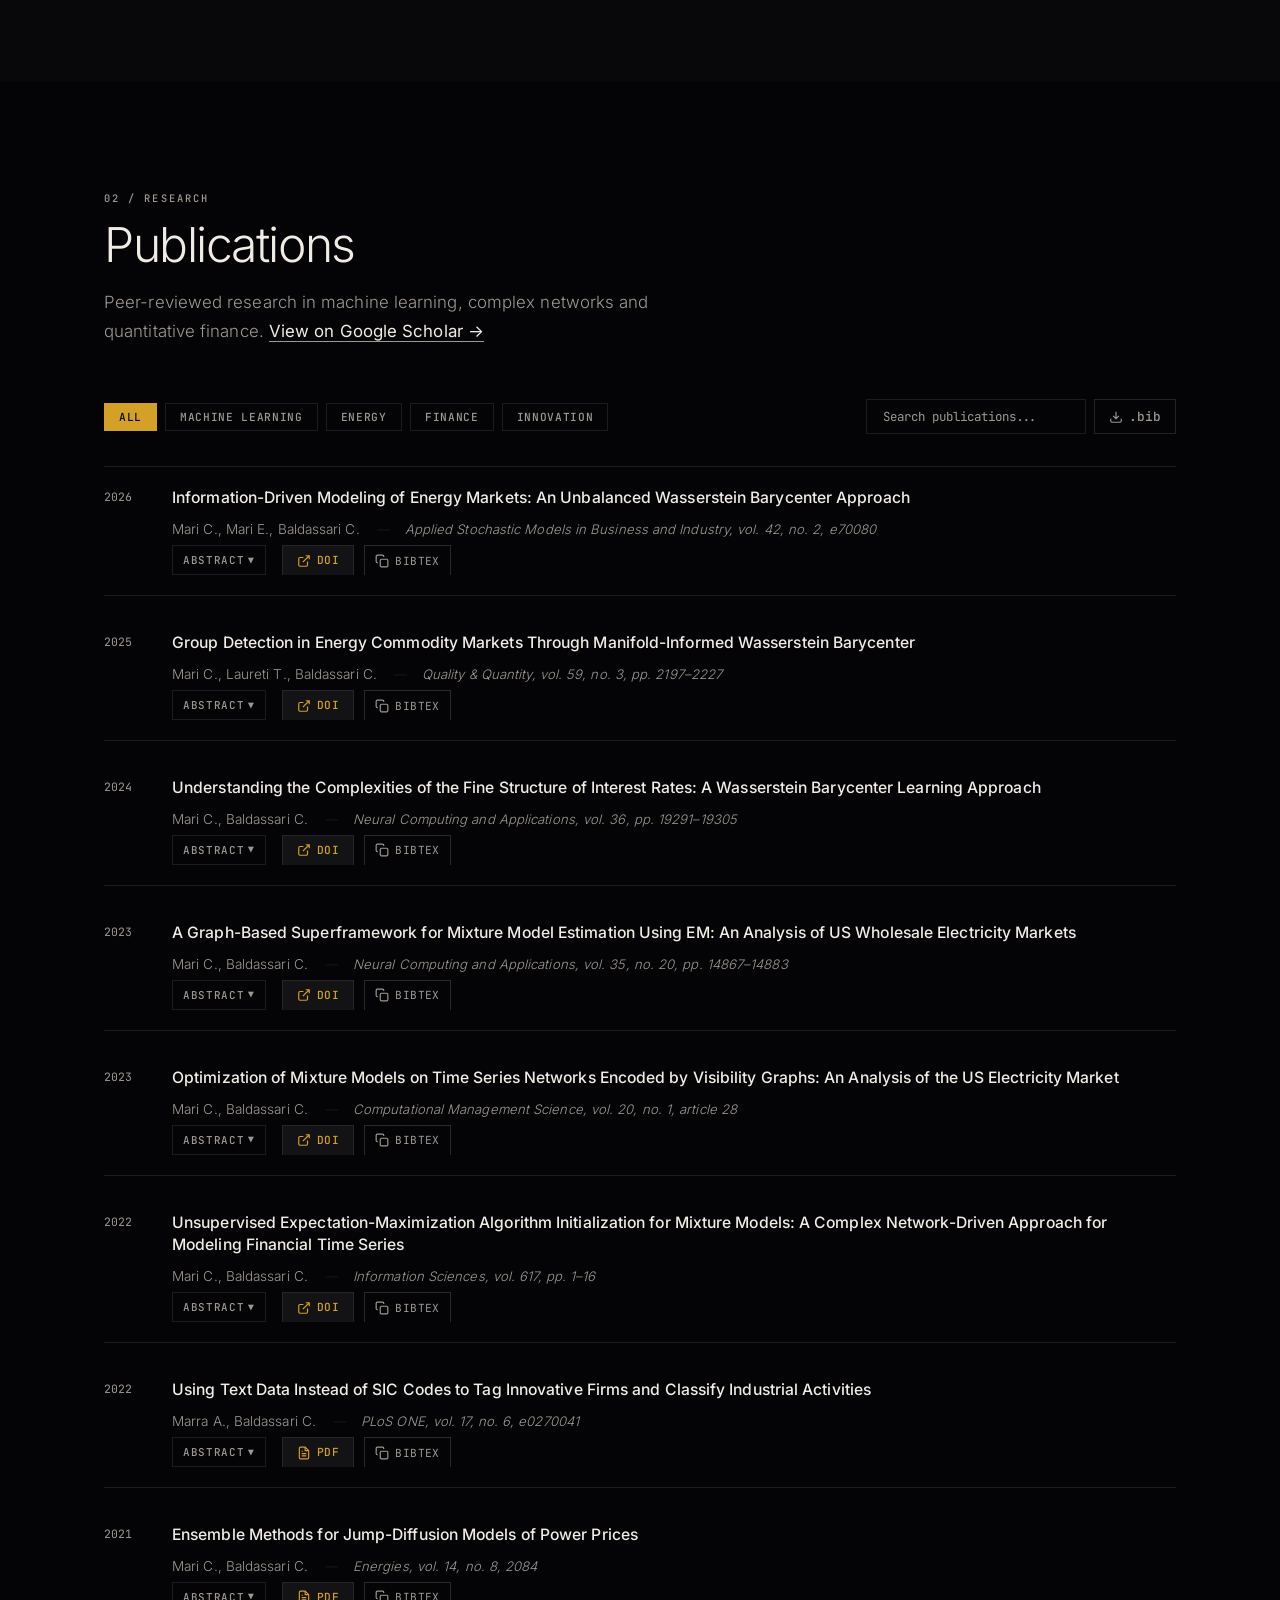
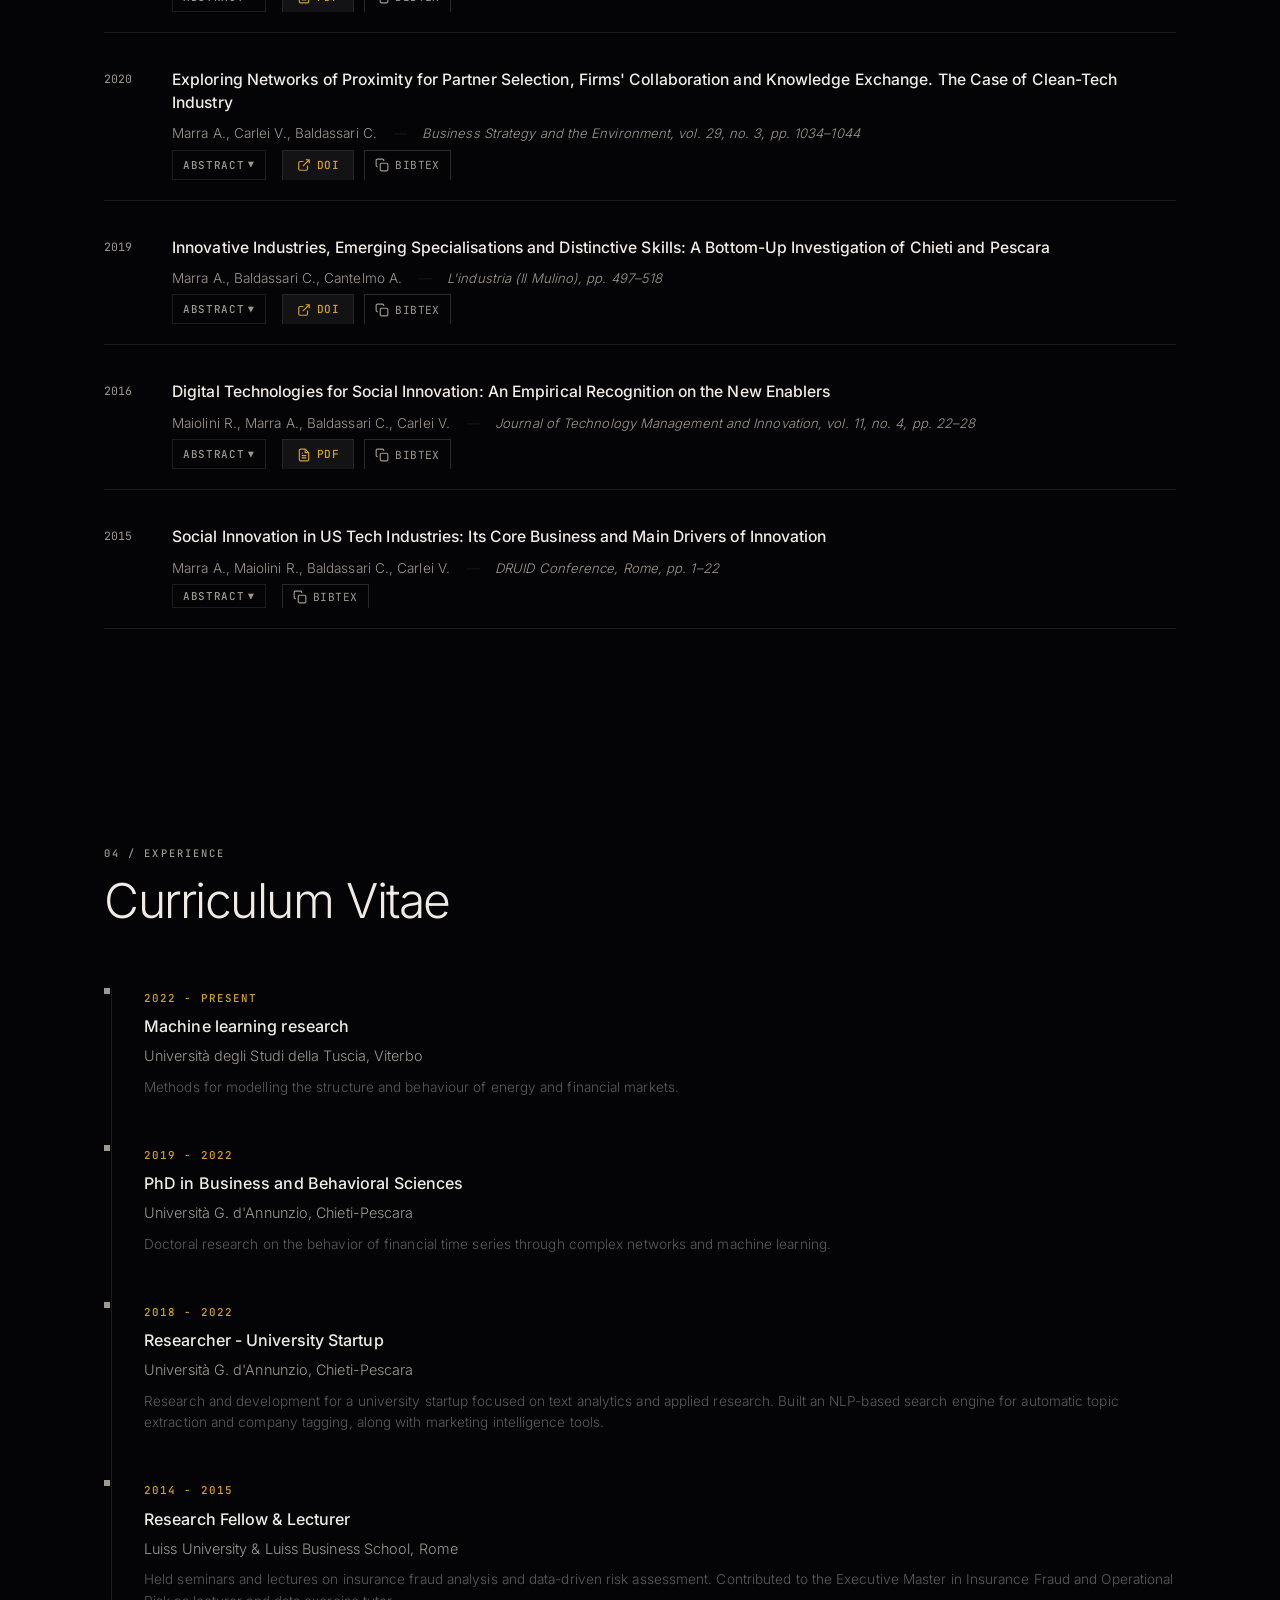
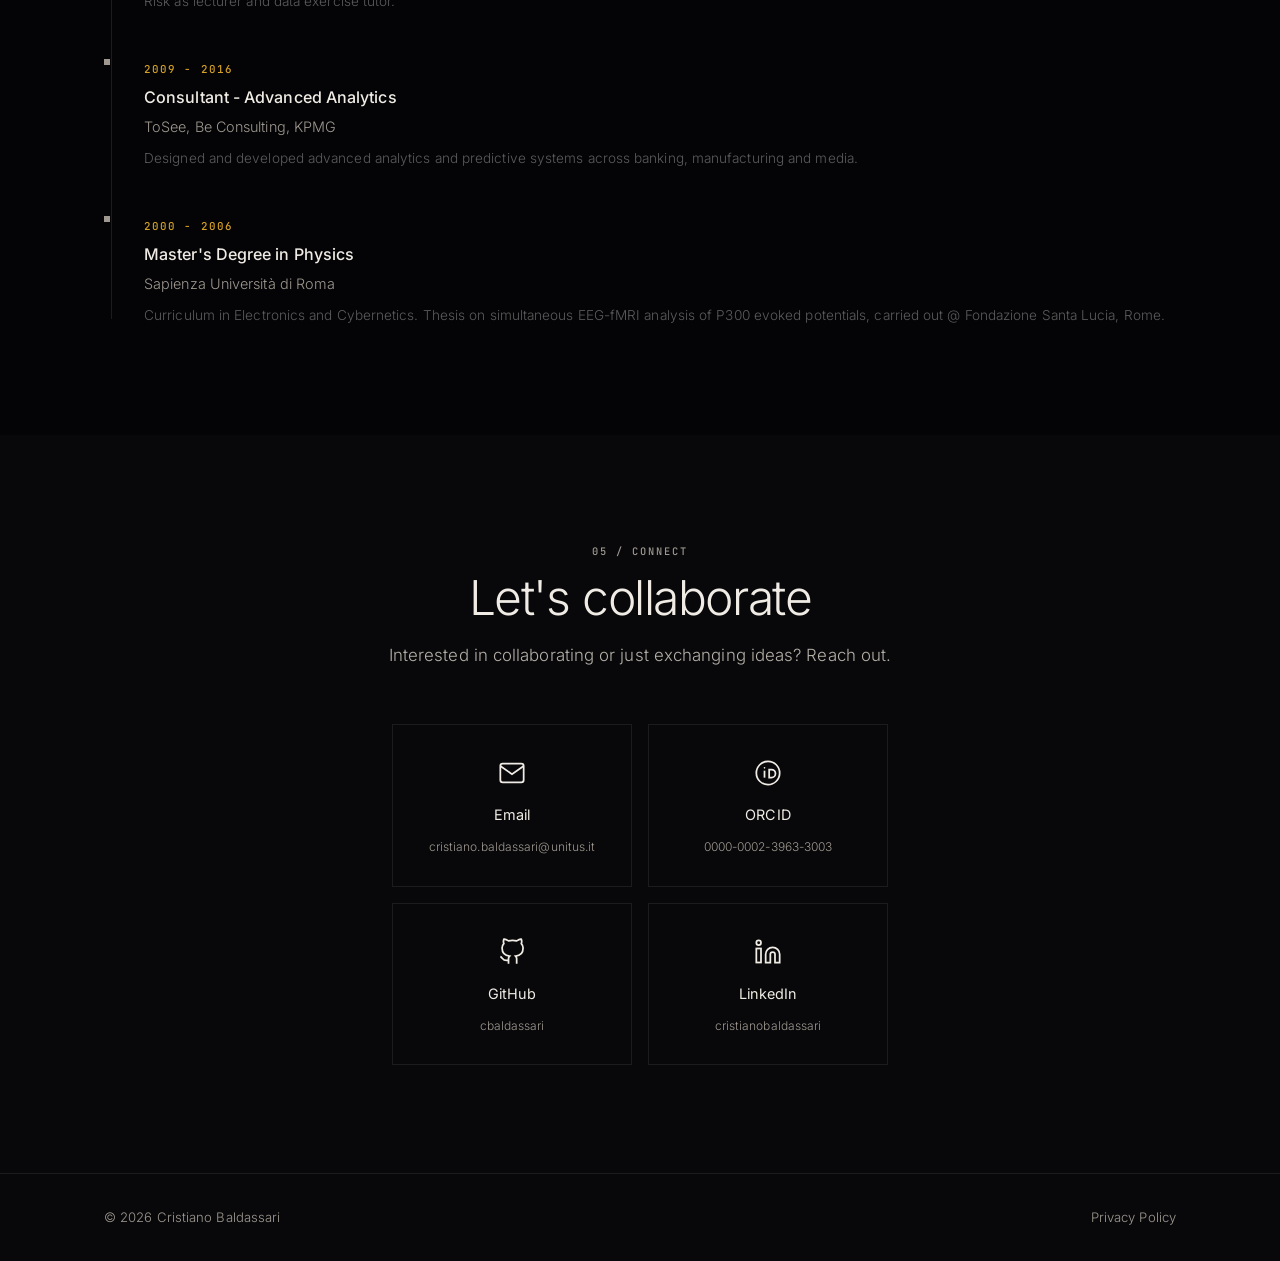
==== commit 9f067031: "Contact: email and ORCID, drop Scholar card" ====
--- a/index.html
+++ b/index.html
@@ -39,7 +39,7 @@
         "image": "https://cbaldassari.github.io/img/profile.jpg",
         "sameAs": [
             "https://scholar.google.com/citations?user=0CeqNRQAAAAJ&hl=en",
-            "https://orcid.org/0000-0002-1825-0097",
+            "https://orcid.org/0000-0002-3963-3003",
             "https://github.com/cbaldassari"
         ]
     }
@@ -651,7 +651,7 @@
 
             <div class="contact-grid">
                 <a href="mailto:cristiano.baldassari@unitus.it" class="contact-card"><div class="contact-card-icon"><svg viewBox="0 0 24 24" fill="none" stroke="currentColor" stroke-width="1.5"><rect x="2" y="4" width="20" height="16" rx="2"/><path d="M22 6l-10 7L2 6"/></svg></div><span class="contact-card-label">Email</span><span class="contact-card-hint">cristiano.baldassari@unitus.it</span></a>
-                <a href="https://orcid.org/0000-0002-1825-0097" class="contact-card" target="_blank" rel="noopener"><div class="contact-card-icon"><svg viewBox="0 0 24 24" fill="none" stroke="currentColor" stroke-width="1.5"><circle cx="12" cy="12" r="10"/><path d="M9 10v6"/><circle cx="9" cy="7.6" r="0.7" fill="currentColor" stroke="none"/><path d="M13 16V9h1.9a3.5 3.5 0 0 1 0 7H13z"/></svg></div><span class="contact-card-label">ORCID</span><span class="contact-card-hint">0000-0002-1825-0097</span></a>
+                <a href="https://orcid.org/0000-0002-3963-3003" class="contact-card" target="_blank" rel="noopener"><div class="contact-card-icon"><svg viewBox="0 0 24 24" fill="none" stroke="currentColor" stroke-width="1.5"><circle cx="12" cy="12" r="10"/><path d="M9 10v6"/><circle cx="9" cy="7.6" r="0.7" fill="currentColor" stroke="none"/><path d="M13 16V9h1.9a3.5 3.5 0 0 1 0 7H13z"/></svg></div><span class="contact-card-label">ORCID</span><span class="contact-card-hint">0000-0002-3963-3003</span></a>
                 <a href="https://github.com/cbaldassari" class="contact-card" target="_blank" rel="noopener">
                     <div class="contact-card-icon">
                         <svg viewBox="0 0 24 24" fill="none" stroke="currentColor" stroke-width="1.5">
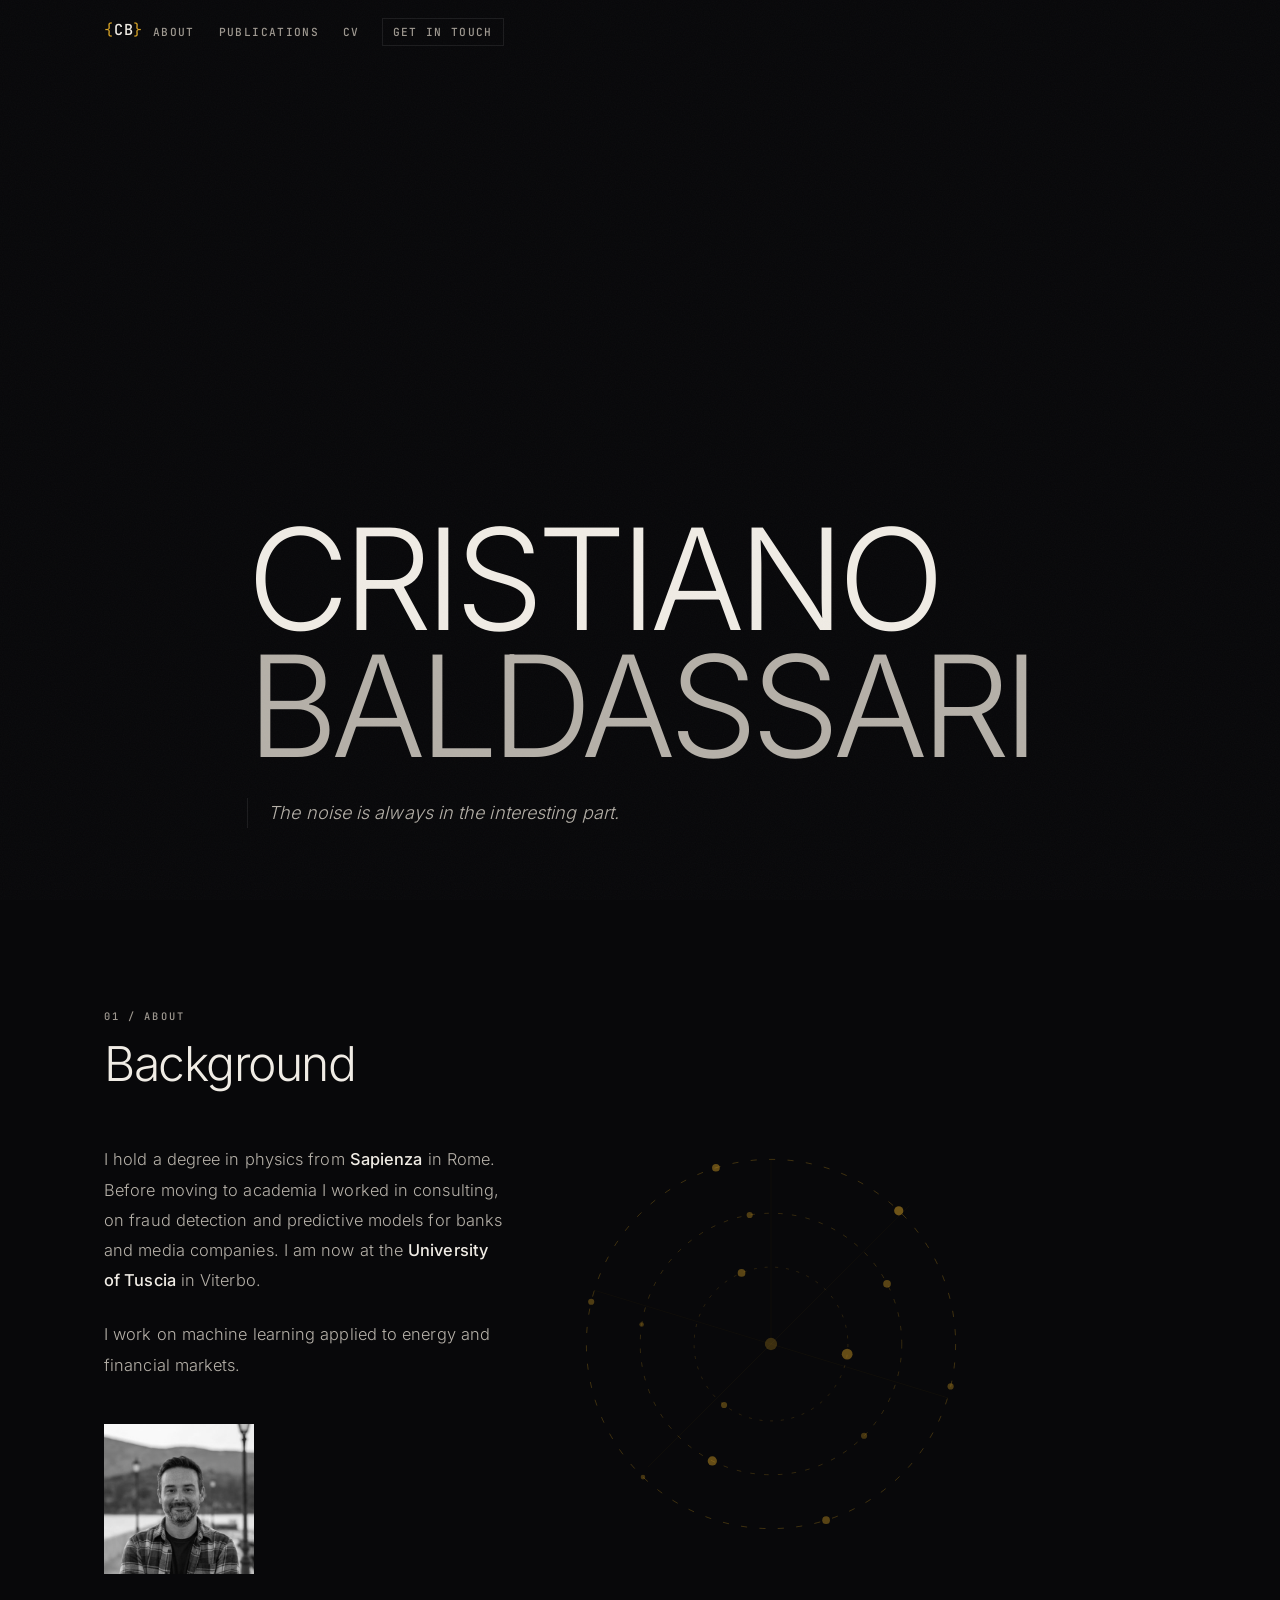
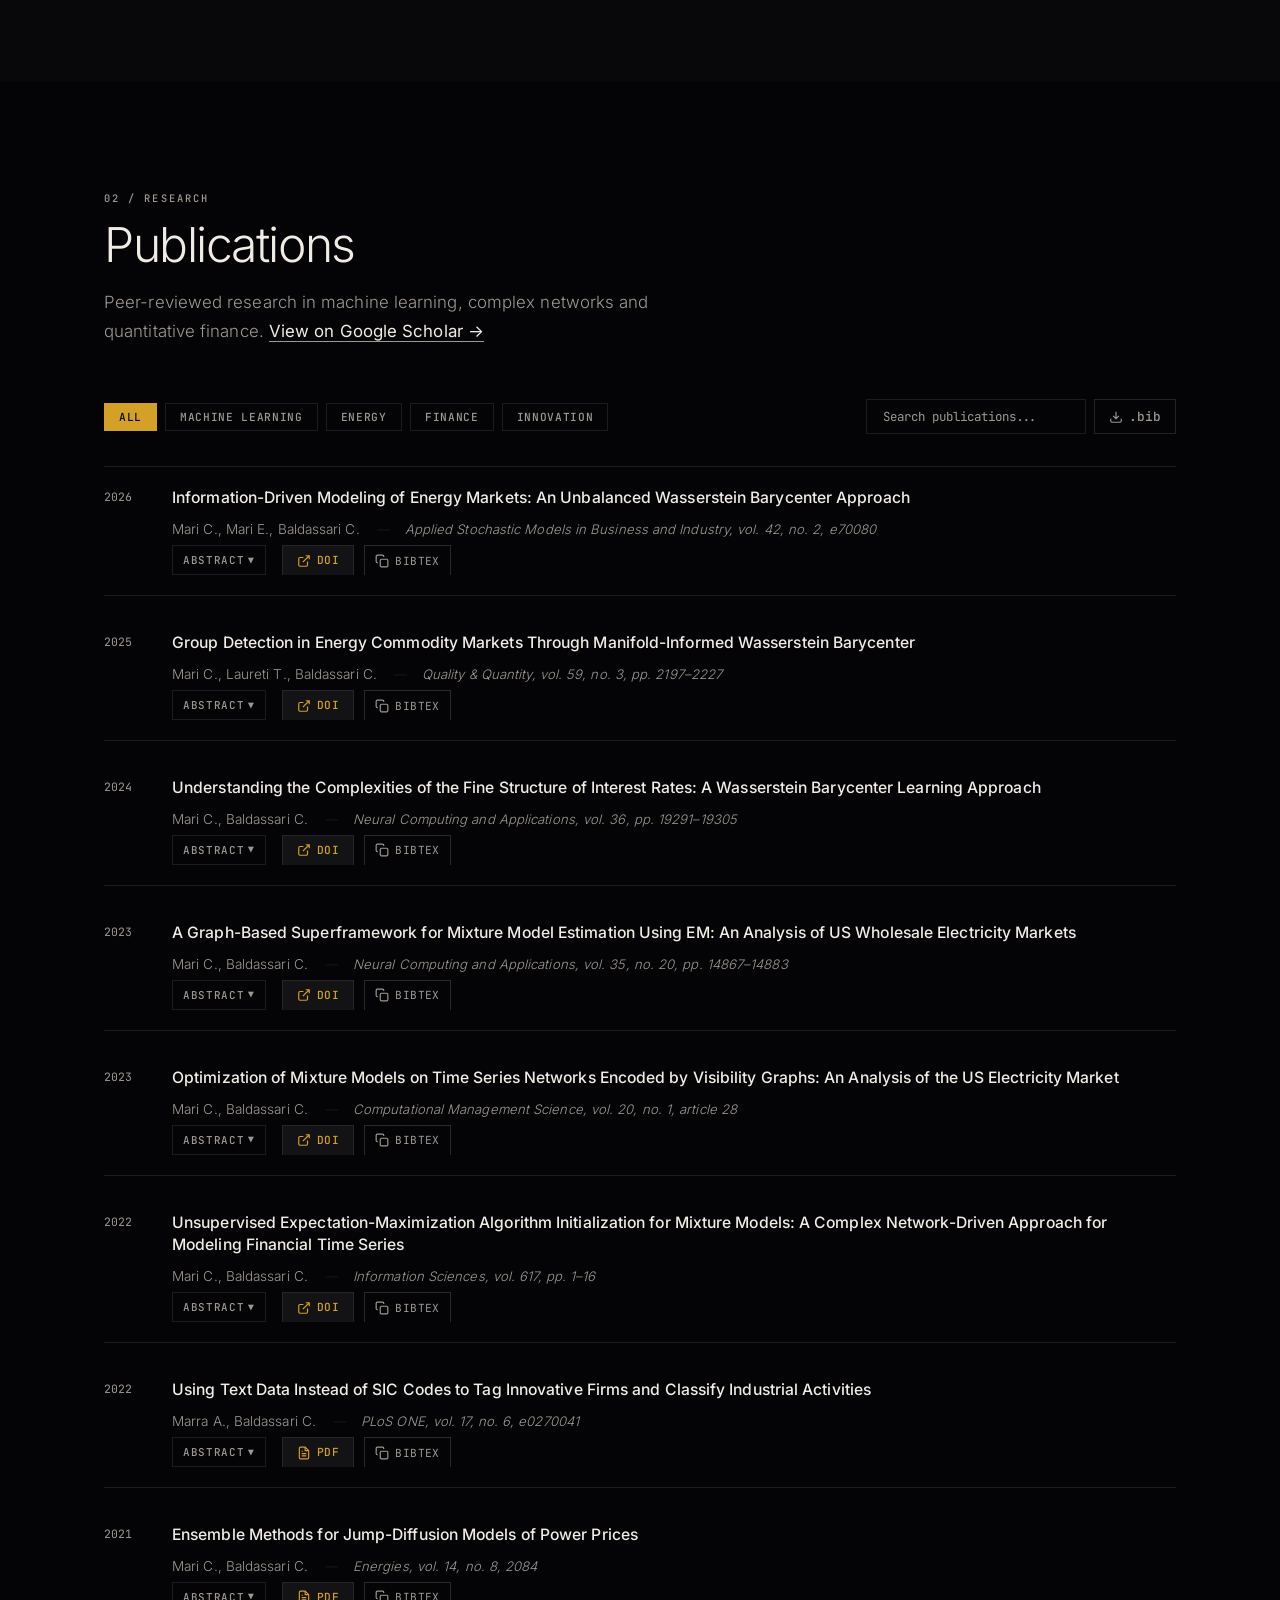
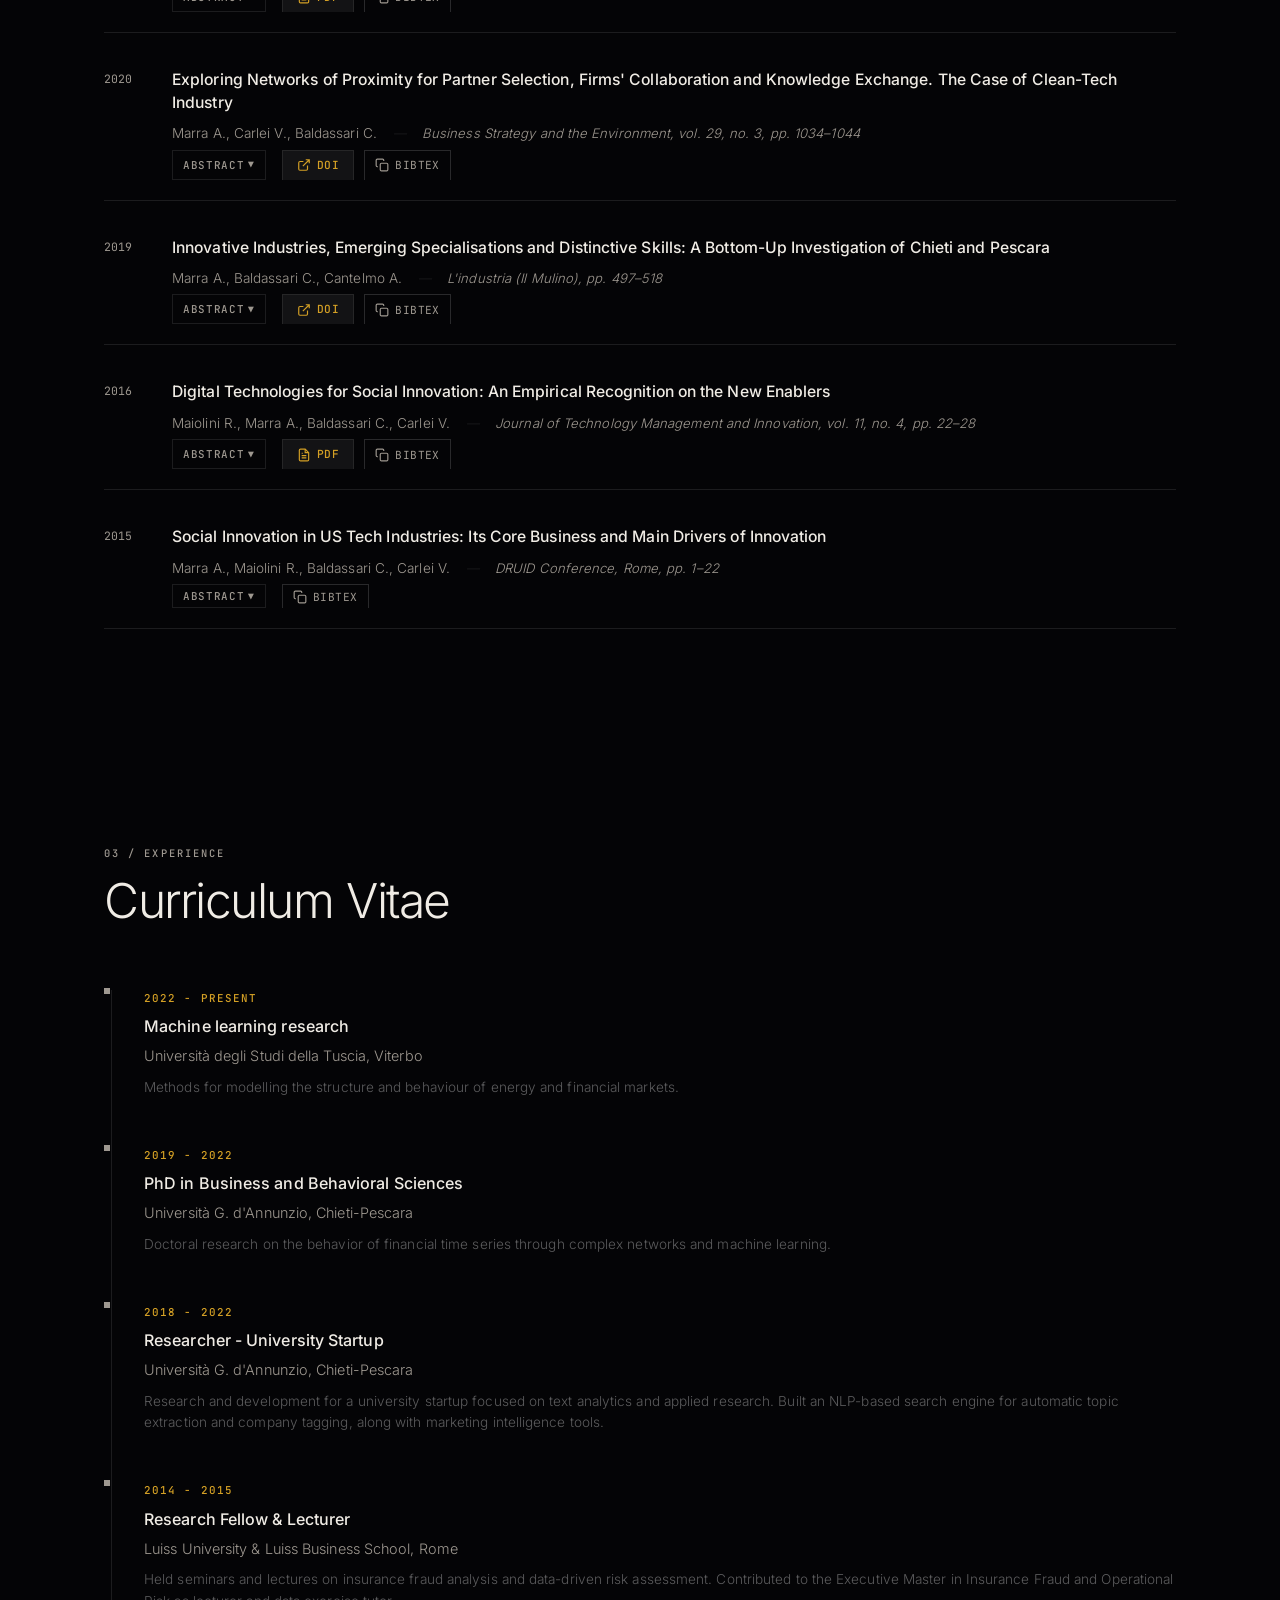
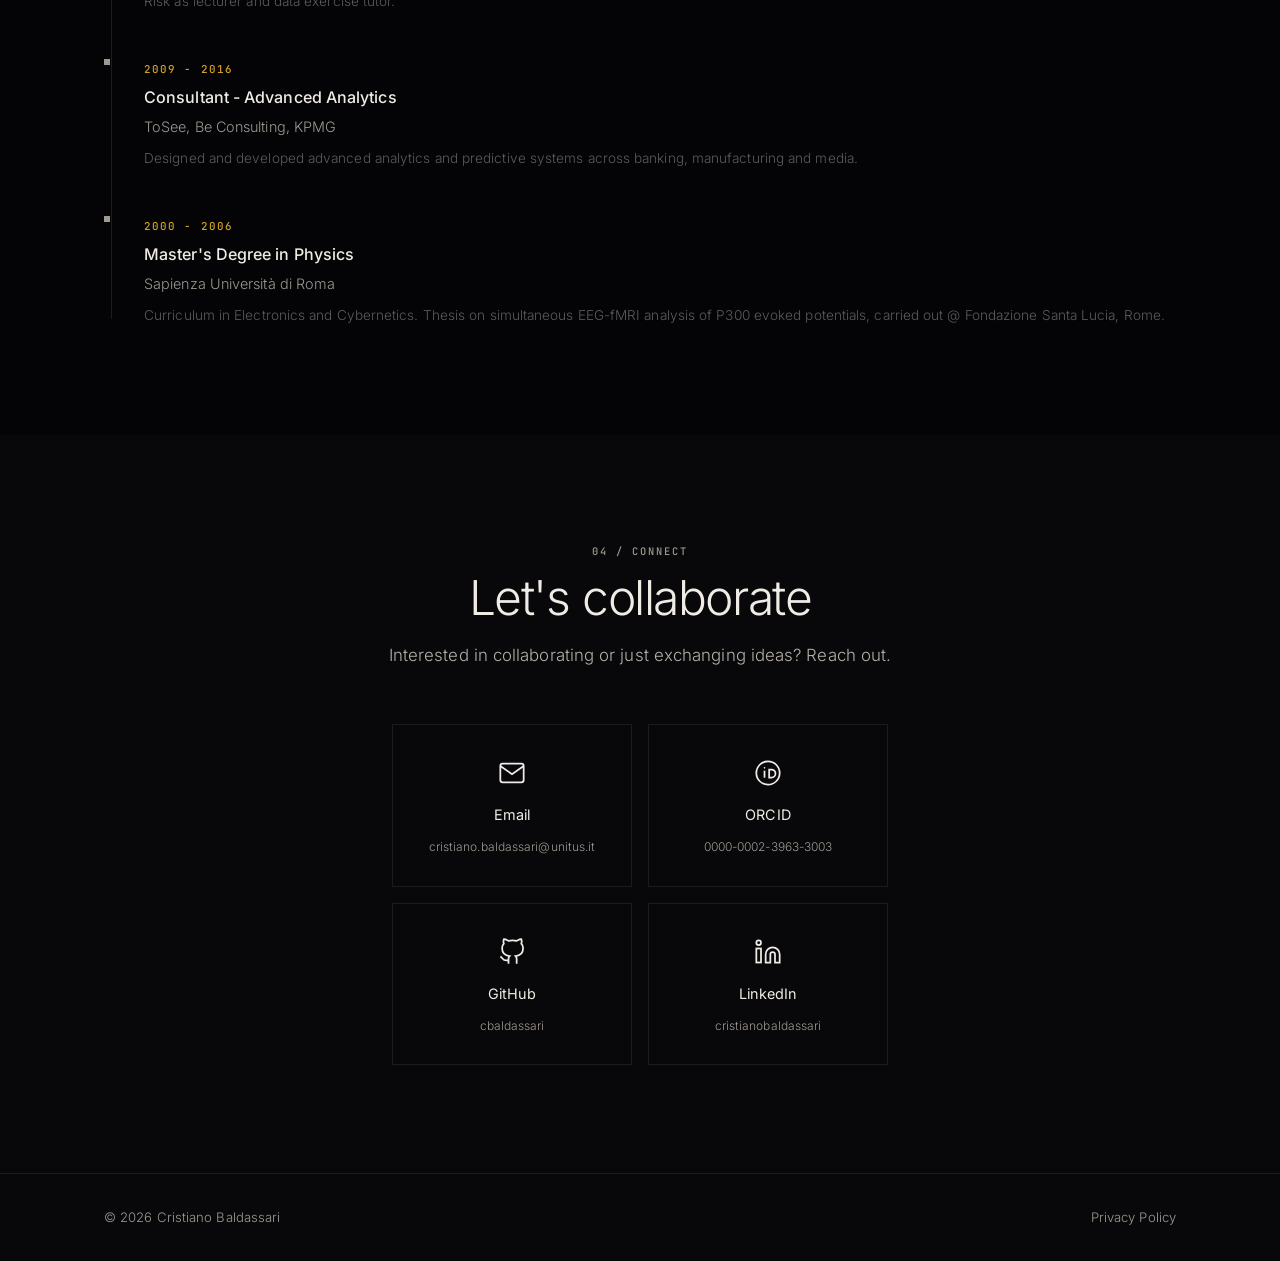
==== commit f8470d04: "Drop the hidden demo and its assets; privacy policy corrections" ====
--- a/index.html
+++ b/index.html
@@ -63,7 +63,6 @@
     <link rel="stylesheet" href="css/fonts.css?v=9">
     <link rel="stylesheet" href="css/style.css?v=9">
     <link rel="stylesheet" href="css/print.css?v=9" media="print">
-    <link rel="stylesheet" href="css/demo-barycenter.css?v=1">
     <link rel="stylesheet" href="css/redesign.css?v=3">
 </head>
 <body>
@@ -495,83 +494,12 @@
         </div>
     </section>
 
-    <!-- Demo (draft: not linked in navbar, add nav-link to publish) -->
-    <section class="section" id="demo" aria-label="Interactive demos">
-        <div class="container">
-            <div class="section-header">
-                <span class="section-label">03 / Interactive</span>
-                <h2 class="section-title">Demo</h2>
-            </div>
-            <div class="demo-content">
-                <div class="wb-demo" id="wb-demo">
-                    <div class="wb-intro">
-                        <h3 class="wb-title">Wasserstein Barycenter</h3>
-                        <p class="wb-description">
-                            Each curve below represents a possible scenario - for example,
-                            how energy prices might be distributed under different market conditions.
-                            The <strong>Wasserstein barycenter</strong> (the dark curve) is a way
-                            to combine these scenarios into a single representative distribution.
-                        </p>
-                        <p class="wb-description">
-                            What makes it different from a simple average? A pointwise average of
-                            two bell curves with separate peaks produces an artificial dip in the
-                            middle. The Wasserstein barycenter instead "slides" the peaks toward
-                            each other, preserving a natural shape. It does this by finding the
-                            cheapest way to redistribute probability mass between the inputs
-                            - a concept from <strong>optimal transport</strong> theory.
-                        </p>
-                        <p class="wb-description">
-                            The floating particles visualize this process: each one travels from
-                            an input distribution to the barycenter, showing the mass that needs
-                            to be moved. Use the sliders to adjust how much each scenario counts
-                            and watch the barycenter reshape in real time.
-                        </p>
-                    </div>
-                    <div class="wb-section">
-                        <h4 class="wb-section-label">Scenario</h4>
-                        <p class="wb-section-hint">Choose a preset to load a set of synthetic distributions.</p>
-                        <div class="wb-presets">
-                            <button class="wb-preset-btn" data-preset="energy">Energy prices</button>
-                            <button class="wb-preset-btn" data-preset="rates">Interest rates</button>
-                            <button class="wb-preset-btn" data-preset="bimodal">Bimodal mix</button>
-                        </div>
-                        <p class="wb-preset-description" id="wb-preset-desc"></p>
-                    </div>
-
-                    <div class="wb-section">
-                        <h4 class="wb-section-label">Distributions &amp; Barycenter</h4>
-                        <p class="wb-section-hint">Colored curves are the input distributions. The dark curve is the Wasserstein barycenter. Particles show optimal transport paths.</p>
-                        <div class="wb-canvas-wrap">
-                            <canvas id="wb-canvas" aria-label="Wasserstein barycenter visualization"></canvas>
-                        </div>
-                        <div class="wb-legend" id="wb-legend"></div>
-                    </div>
-
-                    <div class="wb-section">
-                        <h4 class="wb-section-label">Weights</h4>
-                        <p class="wb-section-hint">Drag a slider to change how much each distribution influences the barycenter. Weights are automatically normalized.</p>
-                        <div class="wb-controls" id="wb-controls"></div>
-                    </div>
-
-                    <p class="wb-footnote">
-                        Technical note: the barycenter is computed exactly for one-dimensional
-                        distributions by averaging their quantile functions (inverse CDFs),
-                        weighted by the sliders above.
-                        All distributions shown are synthetic - they do not represent
-                        real market data.
-                        See <a href="#publications">publications</a> for the full methodology
-                        applied to real-world datasets.
-                    </p>
-                </div>
-            </div>
-        </div>
-    </section>
 
     <!-- CV -->
     <section class="section section-dark" id="cv" aria-label="Curriculum Vitae">
         <div class="container">
             <div class="section-header">
-                <span class="section-label">04 / Experience</span>
+                <span class="section-label">03 / Experience</span>
                 <h2 class="section-title">Curriculum Vitae</h2>
             </div>
 
@@ -644,7 +572,7 @@
     <section class="section" id="contact" aria-label="Contact">
         <div class="container contact-container">
             <div class="section-header">
-                <span class="section-label">05 / Connect</span>
+                <span class="section-label">04 / Connect</span>
                 <h2 class="section-title">Let's collaborate</h2>
                 <p class="section-description">Interested in collaborating or just exchanging ideas? Reach out.</p>
             </div>
@@ -701,7 +629,6 @@
     </button>
 
     <script src="js/main.js?v=10"></script>
-    <script src="js/demo-barycenter.js?v=1"></script>
     <script>
     // Wrap authors + venue on one line, and abstract expand/collapse
     document.querySelectorAll('.publication-item').forEach(item => {
--- a/css/redesign.css
+++ b/css/redesign.css
@@ -623,16 +623,6 @@
     background: transparent;
 }
 
-/* --- DEMO (hidden) --- */
-
-#demo {
-    display: none;
-}
-
-.wb-title {
-    font-weight: 400;
-}
-
 /* --- TIMELINE --- */
 
 .timeline::before {
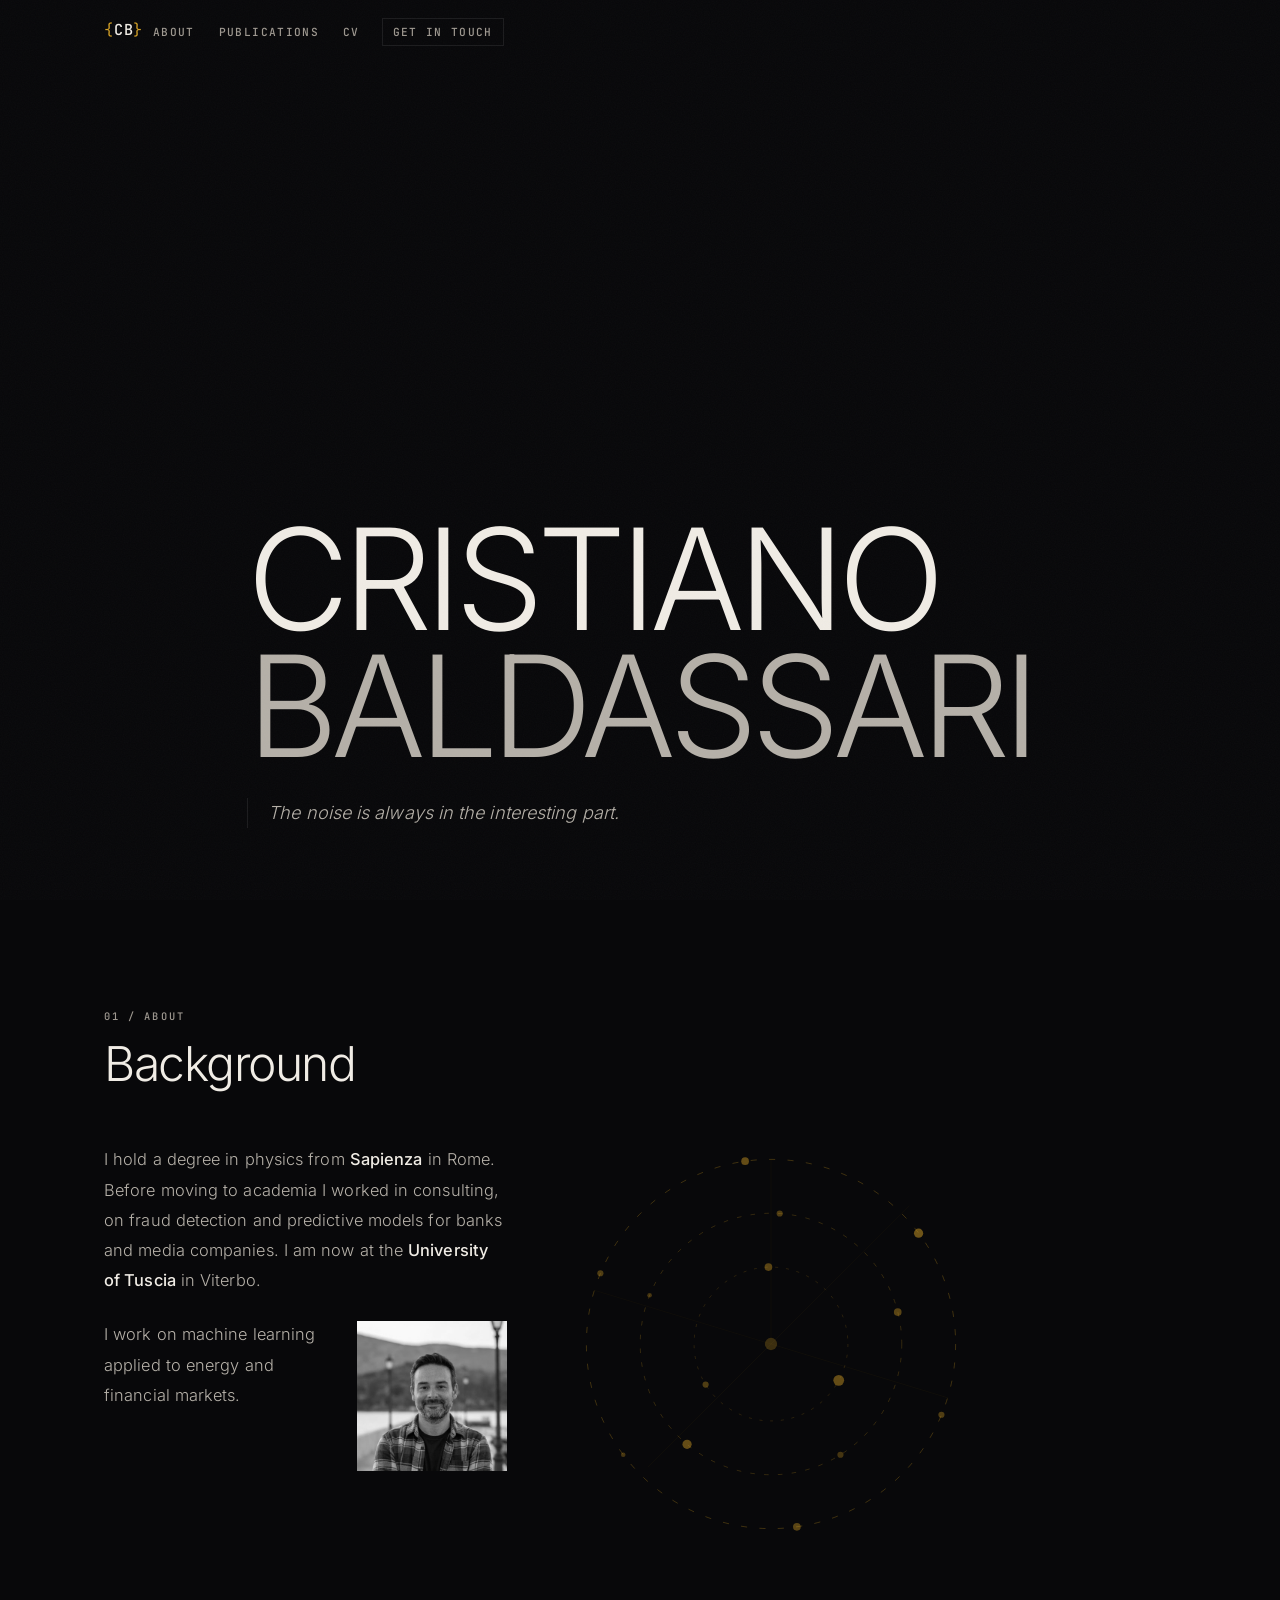
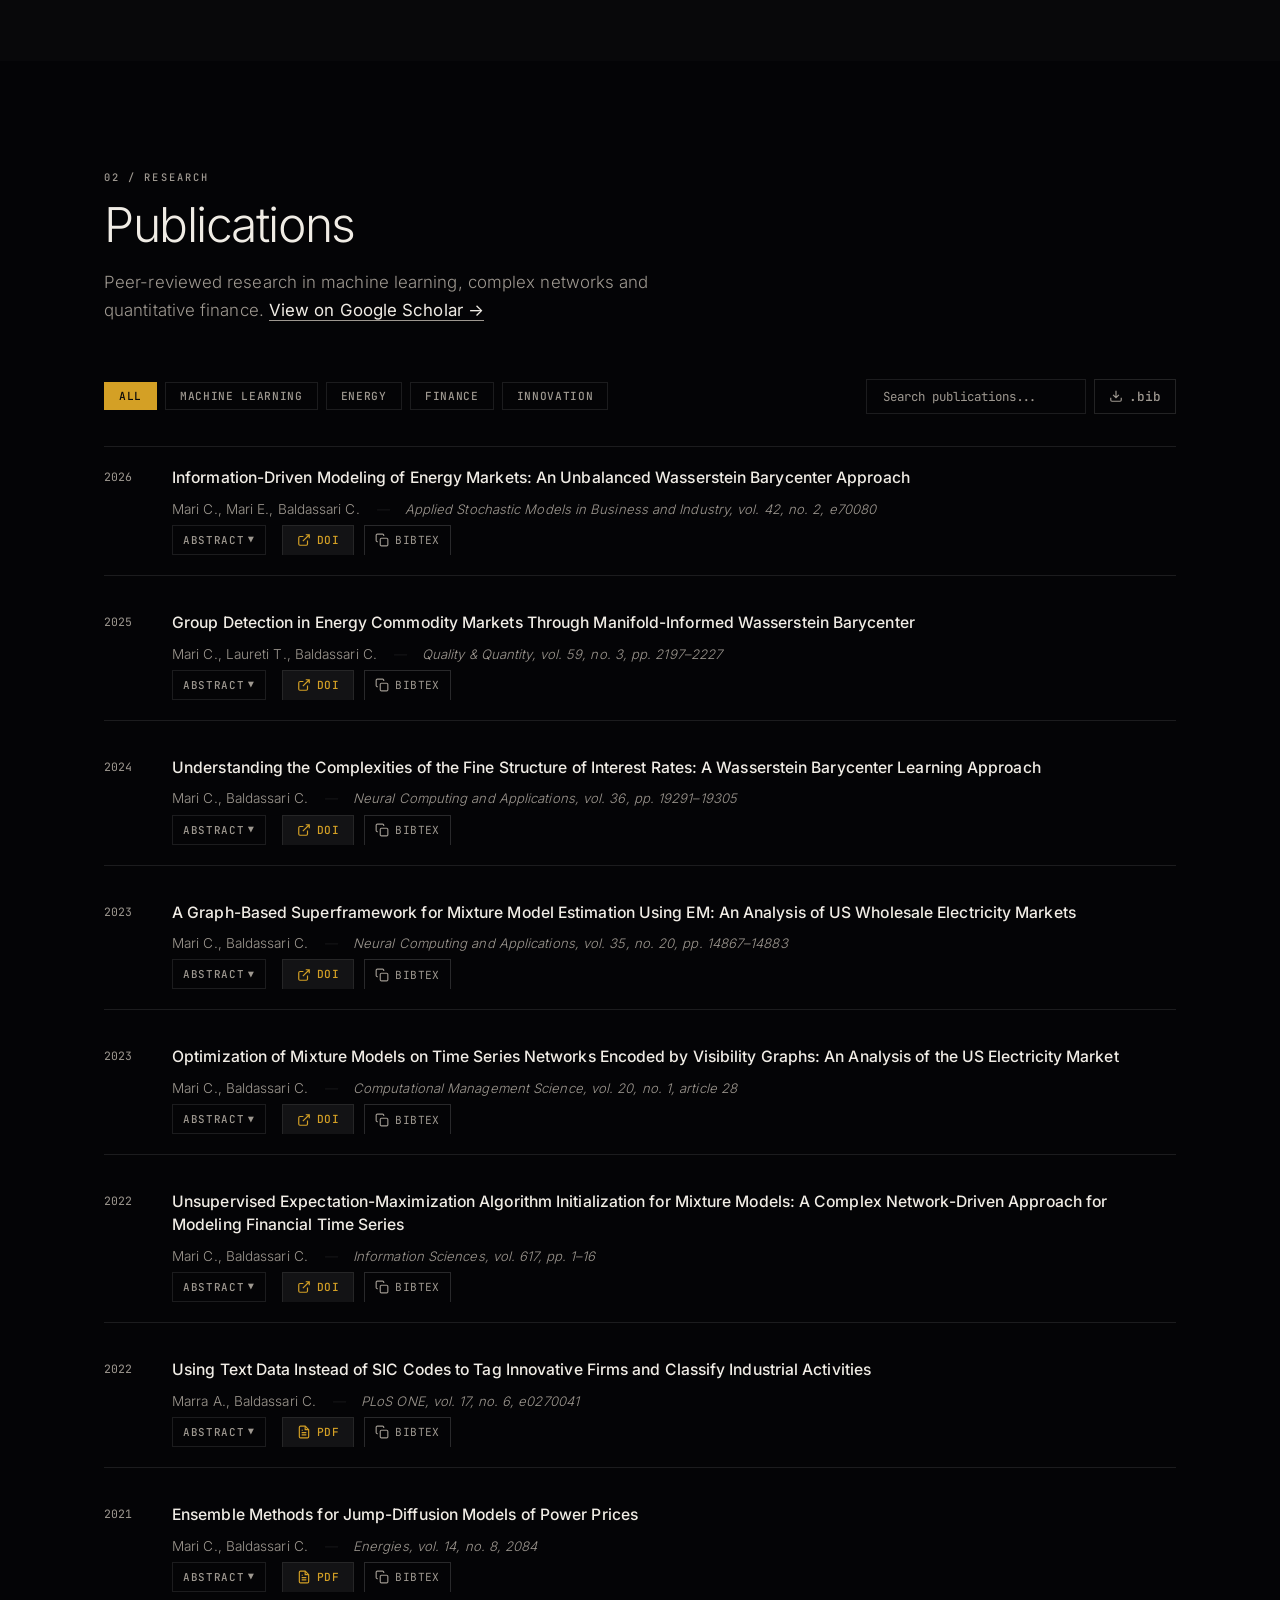
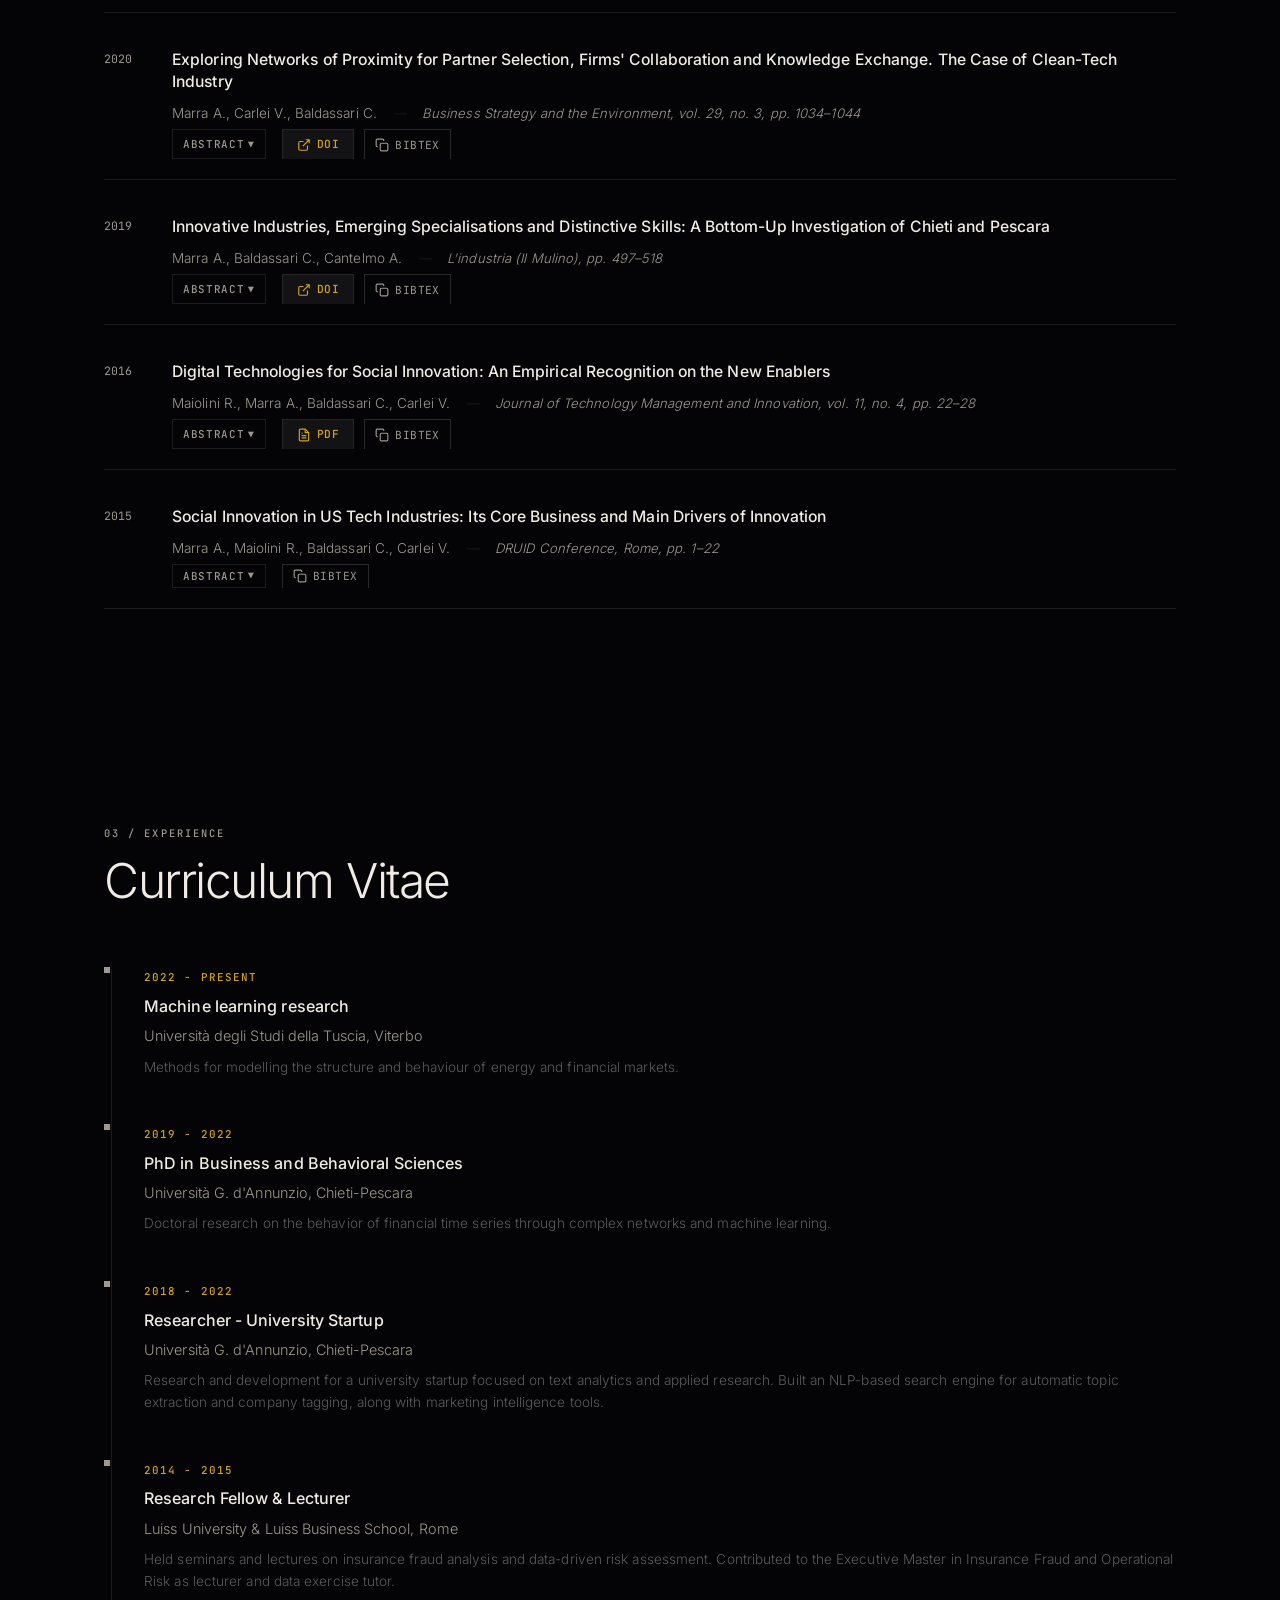
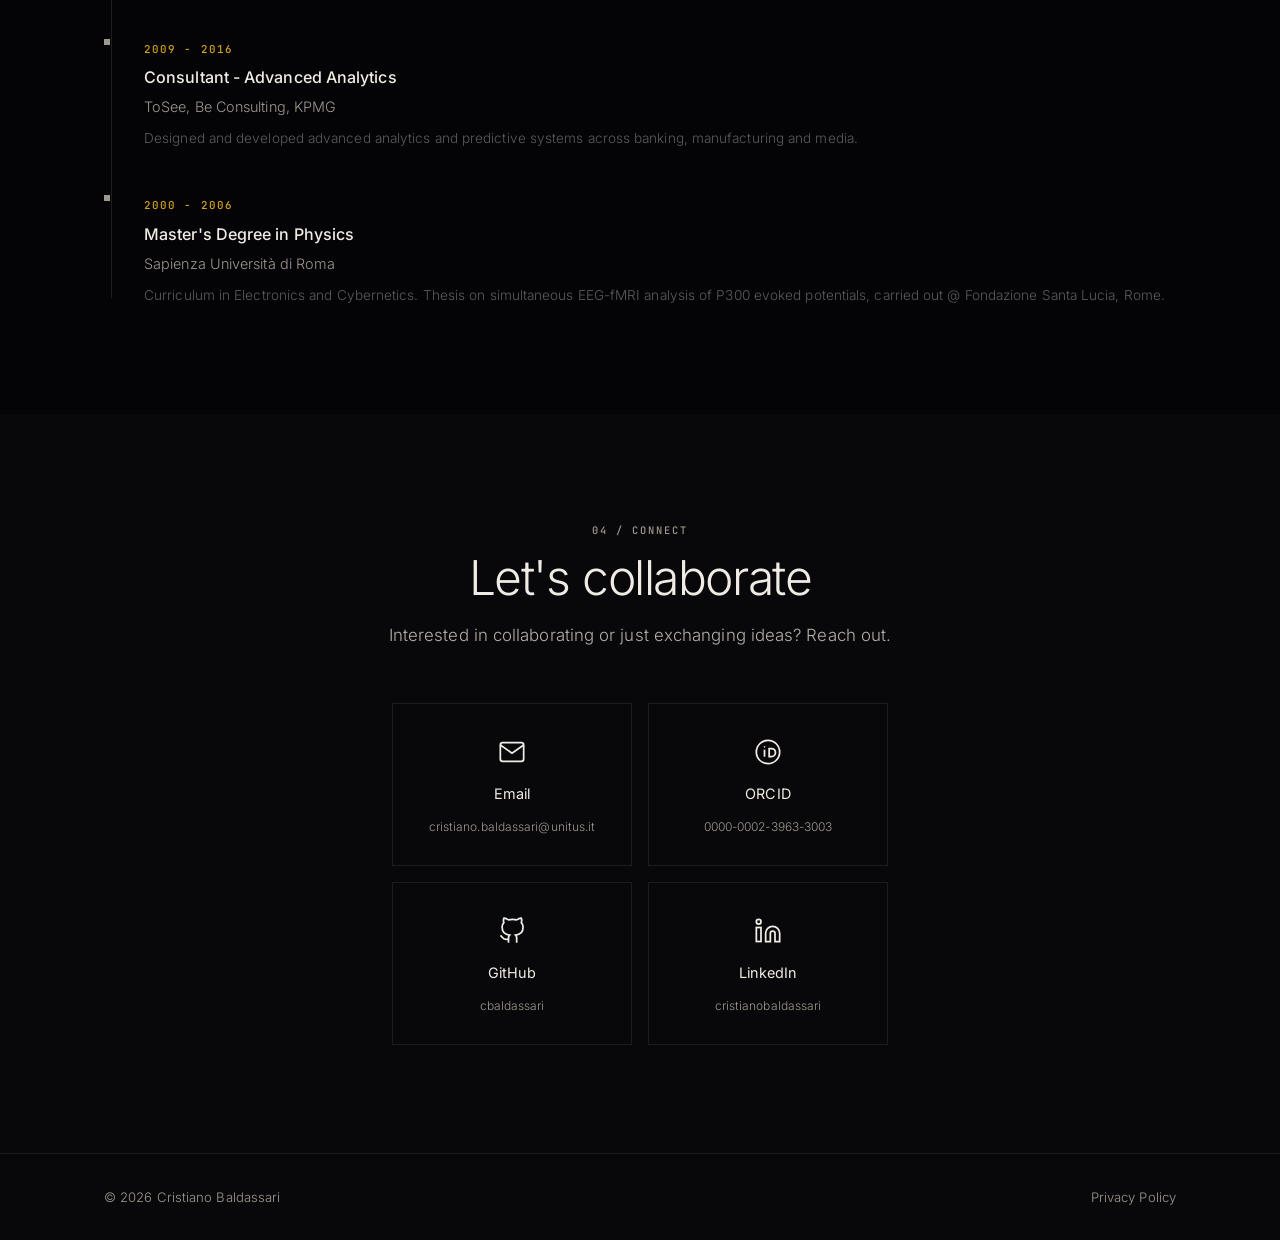
==== commit 80981e1d: "About: float the portrait to the right of the closing line" ====
--- a/index.html
+++ b/index.html
@@ -63,7 +63,7 @@
     <link rel="stylesheet" href="css/fonts.css?v=9">
     <link rel="stylesheet" href="css/style.css?v=9">
     <link rel="stylesheet" href="css/print.css?v=9" media="print">
-    <link rel="stylesheet" href="css/redesign.css?v=3">
+    <link rel="stylesheet" href="css/redesign.css?v=4">
 </head>
 <body>
 
@@ -150,11 +150,9 @@
                         I am now at the <strong>University of Tuscia</strong> in Viterbo.
                     </p>
                     <p>
+                        <img src="img/profile-square.jpg" alt="Cristiano Baldassari" width="150" height="150" loading="lazy" class="about-portrait">
                         I work on machine learning applied to energy and financial markets.
                     </p>
-                    <img src="img/profile-square.jpg" alt="Cristiano Baldassari" width="150" height="150"
-                         loading="lazy"
-                         style="width:150px;height:150px;object-fit:cover;object-position:center 20%;filter:grayscale(1);display:block;margin-top:44px;">
                 </div>
                 <div class="about-visual">
                     <svg class="orbit-anim" viewBox="0 0 260 260" fill="none" xmlns="http://www.w3.org/2000/svg">
--- a/css/redesign.css
+++ b/css/redesign.css
@@ -812,3 +812,29 @@
 .contact-grid .contact-card {
     flex: 0 1 240px;
 }
+
+/* --- ABOUT PORTRAIT (floated in the text) --- */
+
+.about-text {
+    overflow: hidden;
+}
+
+.about-portrait {
+    float: right;
+    width: 150px;
+    height: 150px;
+    object-fit: cover;
+    filter: grayscale(1);
+    margin: 2px 0 8px 28px;
+    shape-outside: inset(0);
+}
+
+@media (max-width: 640px) {
+    .about-portrait {
+        float: none;
+        display: block;
+        width: 130px;
+        height: 130px;
+        margin: 0 0 28px 0;
+    }
+}
